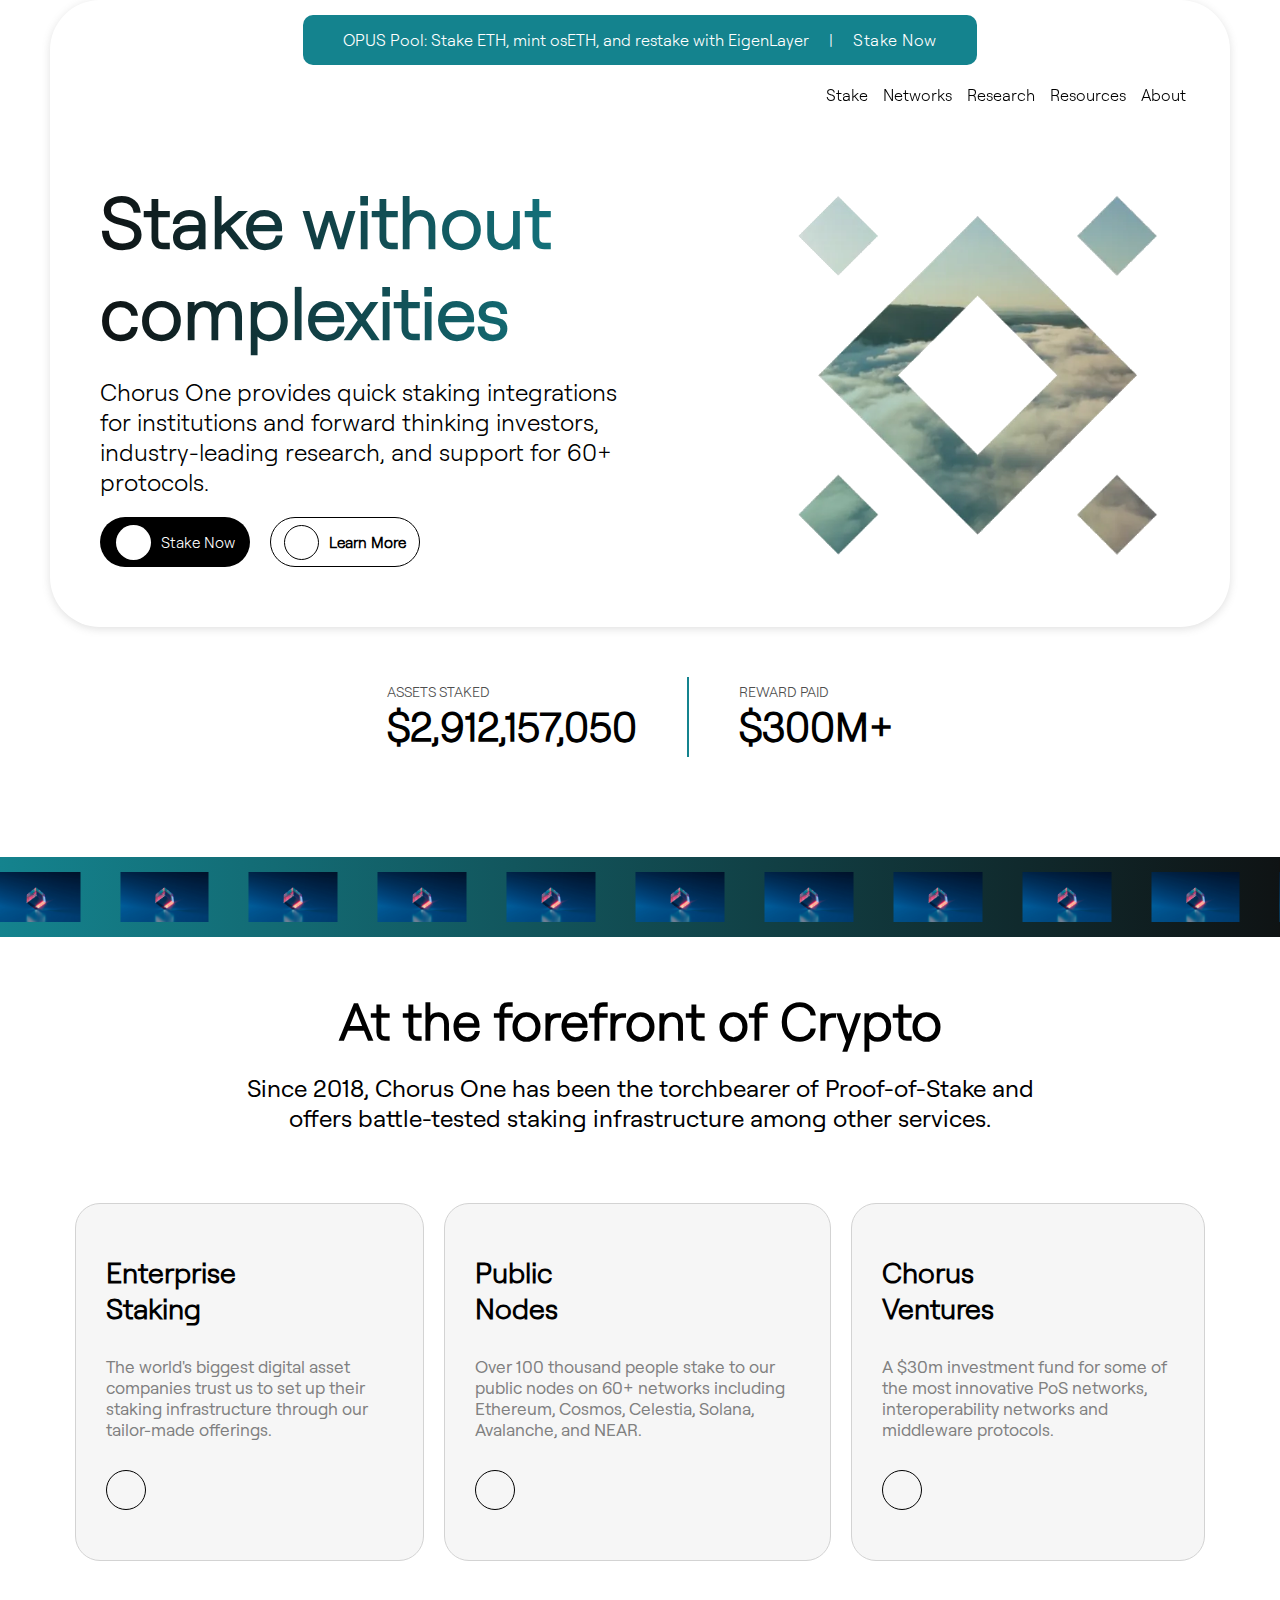
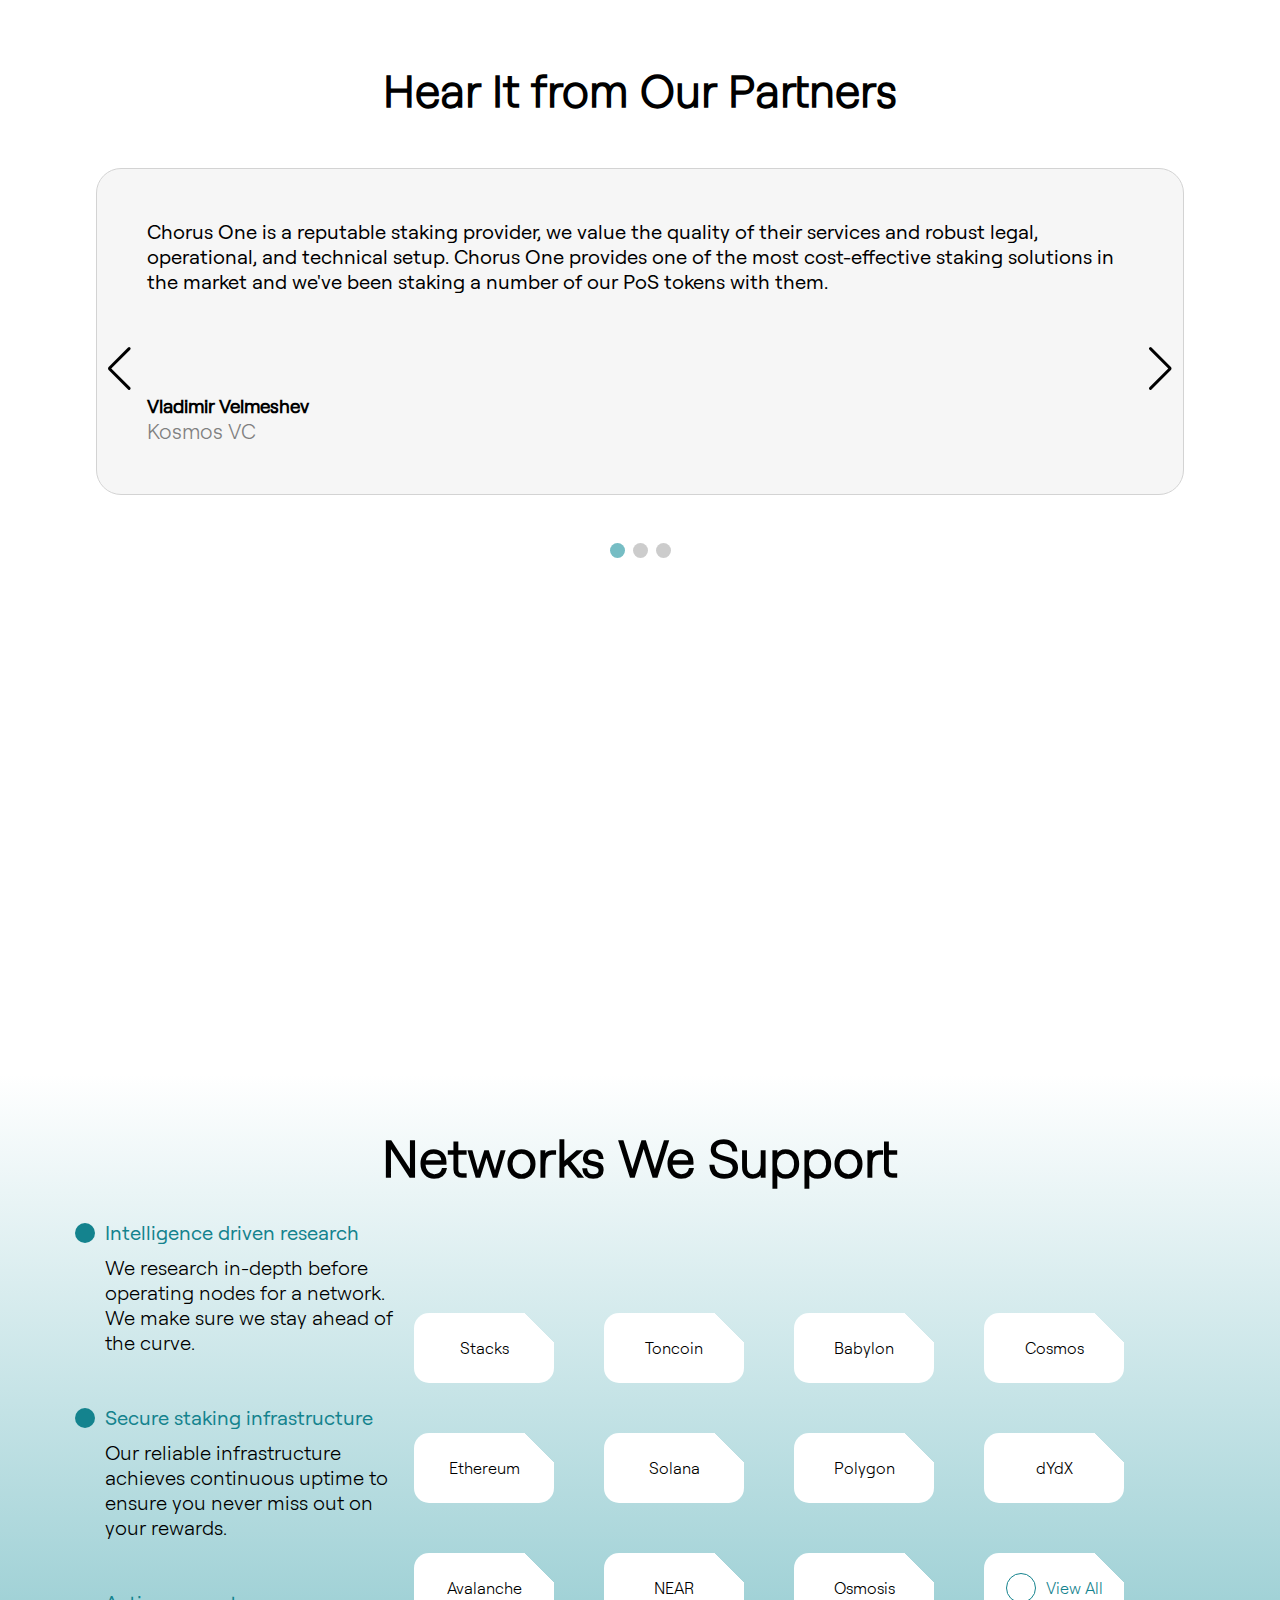
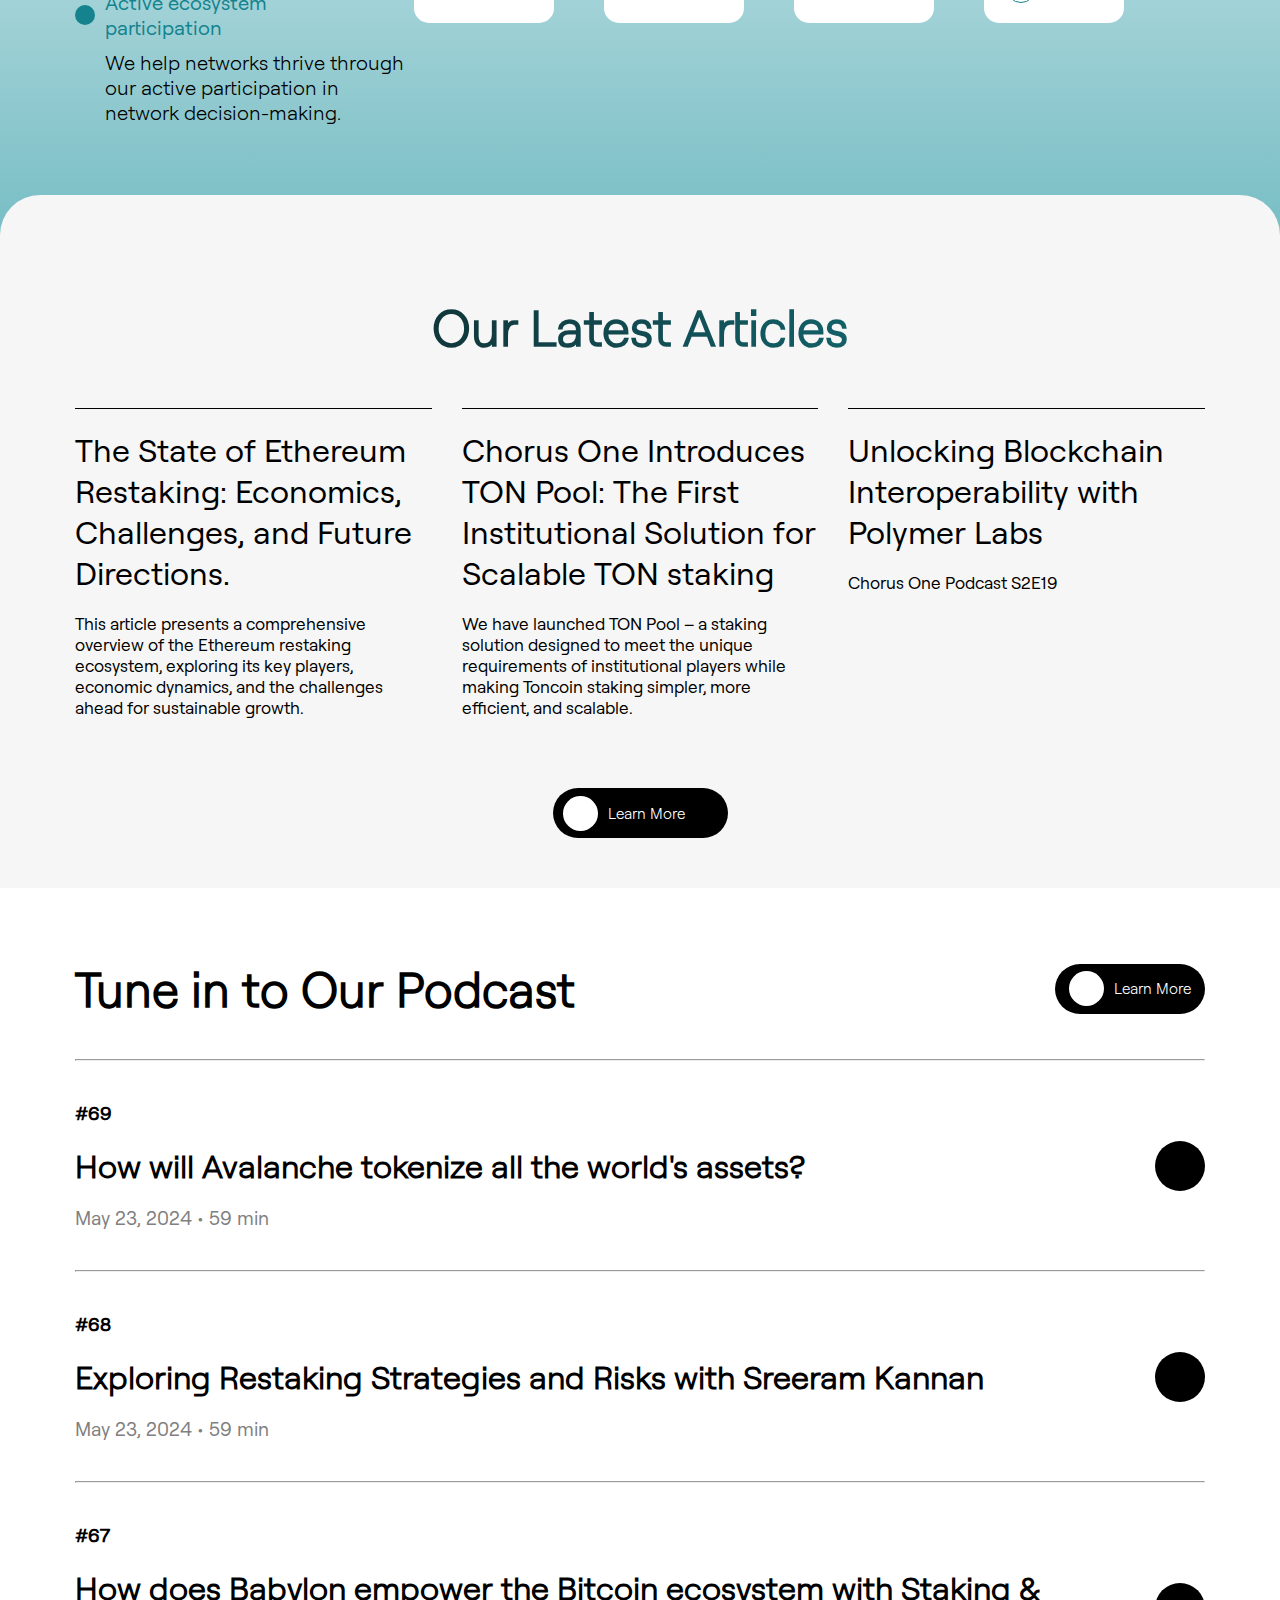
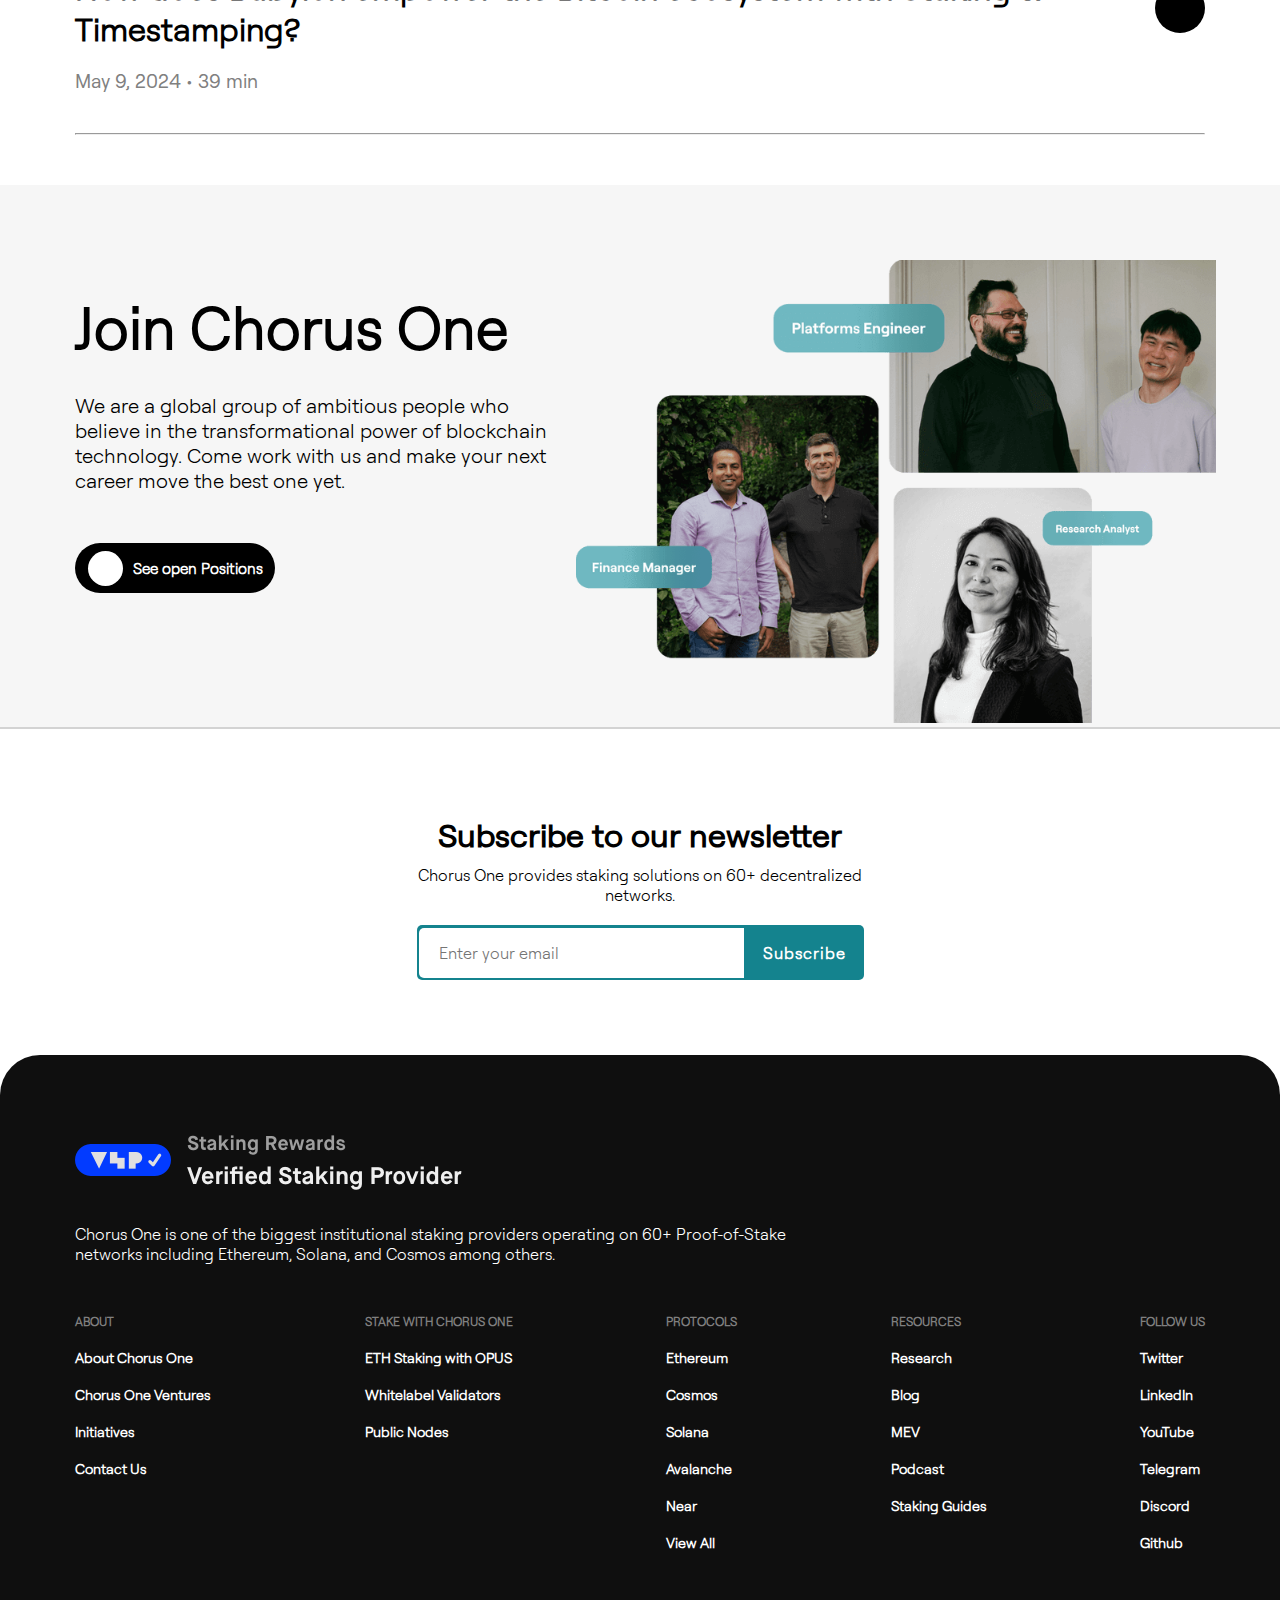
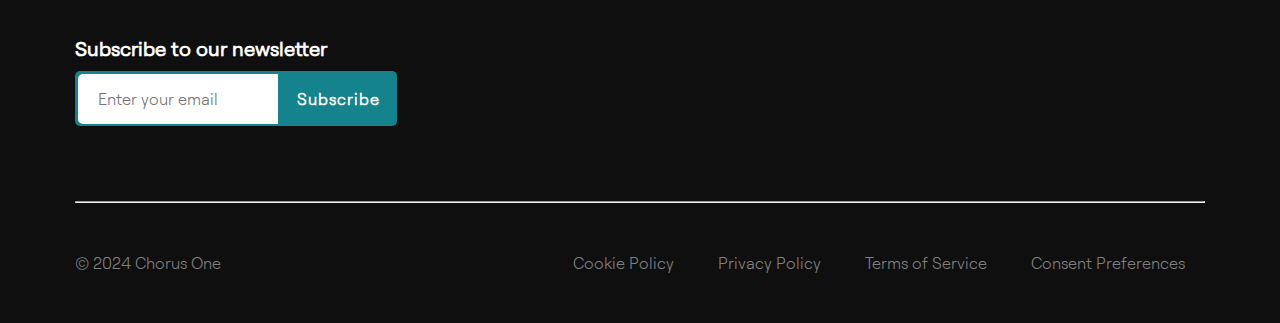
==== index.html @ 95c96a33 "first commit" ====
<!DOCTYPE html>
<html lang="en">
<head>
    <meta charset="UTF-8">
    <link rel="stylesheet" href="style.css">
    <meta name="viewport" content="width=device-width, initial-scale=1.0">
    <link rel="stylesheet" href="https://site-assets.fontawesome.com/releases/v6.6.0/css/all.css">
    <link rel="stylesheet" href="https://cdn.jsdelivr.net/npm/swiper@11/swiper-bundle.min.css" />
    <title>Chorus One - Home Page</title>
</head>
<body>

    <!--* ========== Header Section ========== -->

    <section id="headerTopPlusBottom">
        <div class="headerTop">
            <p>OPUS Pool: Stake ETH, mint osETH, and restake with EigenLayer</p>
            <span>|</span>
            <a href="#">Stake Now</a>
        </div>
        <header class="navbar">
            <a href="index.html" class="logo">
                <img src="https://cdn.prod.website-files.com/63fdf8c863bcf0c02efdffbc/64144c23e693f7d7f5cdb958_chorus_logo.svg" alt="">
            </a>
            <nav class="nav-links" id="navLinks">
                <a href="#">Stake</a>
                <a href="#">Networks</a>
                <div class="dropdown">
                    <a href="#" class="dropdown-toggle">Research</a>
                    <i class="fa-solid fa-chevron-down"></i>
                    <div class="dropdown-content">
                        <a href="#">Web Design</a>
                        <a href="#">SEO</a>
                    </div>
                </div>
                <a href="#">Resources</a>
                <a href="#">About</a>
            </nav>
            <div class="hamburger" id="hamburger">
                <i class="fa-solid fa-bars"></i>
            </div>
        </header>
    </section>

    <!--* ========== Header Section ========== -->

    <section class="hero">
        <div class="heroContent">
            <h1>Stake without complexities</h1>
            <p>Chorus One provides quick staking integrations for institutions and forward thinking investors, industry-leading research, and support for 60+ protocols.</p>
            <div class="heroContentBtns">
                <a href="#" class="heroContentBtn">
                    <i class="fa-solid fa-arrow-right"></i>
                    <p>Stake Now</p>
                </a>
                <a href="#" class="heroContentBtn">
                    <i class="fa-solid fa-arrow-right"></i>
                    <p>Learn More</p>
                </a>
            </div>
        </div>
        <div class="heroImage">
            <img src="Images/logo.webp" alt="">
        </div>
    </section>

    <!--* ========== Asset & Reward Section ========== -->

    <section class="assetReward">
        <div class="assetContent">
            <p>Assets Staked</p>
            <h1>$2,912,157,050</h1>
        </div>
        <div class="assetRewardLine"></div>
        <div class="rewardContent">
            <p>Reward Paid</p>
            <h1>$300M+</h1>
        </div>
    </section>

    <!--* ========== Image Carousel Section ========== -->

    <section class="imageCarousel">
        <div class="carouselTrack" id="carouselTrack">
            <img src="Images/image.jpg" alt="Image 1">
            <img src="Images/image.jpg" alt="Image 2">
            <img src="Images/image.jpg" alt="Image 3">
            <img src="Images/image.jpg" alt="Image 4">
            <img src="Images/image.jpg" alt="Image 5">
            <img src="Images/image.jpg" alt="Image 6">
            <img src="Images/image.jpg" alt="Image 7">
            <img src="Images/image.jpg" alt="Image 8">
            <img src="Images/image.jpg" alt="Image 9">
            <img src="Images/image.jpg" alt="Image 10">
            <img src="Images/image.jpg" alt="Image 11">
            <img src="Images/image.jpg" alt="Image 12">
            <img src="Images/image.jpg" alt="Image 13">
            <img src="Images/image.jpg" alt="Image 14">
            <img src="Images/image.jpg" alt="Image 15">
        </div>
    </section>

    <!--* ========== front Crypto Section ========== -->

    <section class="frontCrypto container">
        <h1>At the forefront of Crypto</h1>
        <p>Since 2018, Chorus One has been the torchbearer of Proof-of-Stake and <br> offers battle-tested staking infrastructure among other services.</p>
        <div class="frontCryptoCards">
            <div class="frontCryptoCard">
                <h2>Enterprise <br> Staking</h2>
                <p>The world's biggest digital asset companies trust us to set up their staking infrastructure through our tailor-made offerings.</p>
                <a href="#">
                    <i class="fa-solid fa-arrow-right"></i>
                </a>
            </div>
            <div class="frontCryptoCard">
                <h2>Public <br> Nodes</h2>
                <p>Over 100 thousand people stake to our public nodes on 60+ networks including Ethereum, Cosmos, Celestia, Solana, Avalanche, and NEAR.</p>
                <a href="#">
                    <i class="fa-solid fa-arrow-right"></i>
                </a>
            </div>
            <div class="frontCryptoCard">
                <h2>Chorus <br> Ventures</h2>
                <p>A $30m investment fund for some of the most innovative PoS networks, interoperability networks and middleware protocols.</p>
                <a href="#">
                    <i class="fa-solid fa-arrow-right"></i>
                </a>
            </div>
        </div>
    </section>

    <!--* ========== Our Partners Section ========== -->

    <section class="ourPartners">
        <h1>Hear It from Our Partners</h1>
        <div class="swiper mySwiper">
            <div class="swiper-wrapper">
                <div class="swiper-slide">
                    <div class="swiperSlideContent">
                        <i class="fa-solid fa-quote-left"></i>
                        <p>Chorus One is a reputable staking provider, we value the quality of their services and robust legal, operational, and technical setup. Chorus One provides one of the most cost-effective staking solutions in the market and we've been staking a number of our PoS tokens with them.</p>
                        <i class="fa-solid fa-quote-right"></i>
                    </div>
                    <h3>Vladimir Velmeshev</h3>
                    <p>Kosmos VC</p>
                </div>
                <div class="swiper-slide">
                    <div class="swiperSlideContent">
                        <i class="fa-solid fa-quote-left"></i>
                        <p>Chorus One's deep expertise in the space makes them an invaluable partner for any entity looking to integrate staking operations into their product lines.</p>
                        <i class="fa-solid fa-quote-right"></i>
                    </div>
                    <h3>Charles Guillemet</h3>
                    <p>Chief Technology Officer, Ledger</p>
                </div>
                <div class="swiper-slide">
                    <div class="swiperSlideContent">
                        <i class="fa-solid fa-quote-left"></i>
                        <p>We're impressed with Chorus One's extensive expertise in the digital asset ecosystem, particularly in providing staking services for institutions. As the demand among institutional investors continues to rise, we look forward to collaborating with the Chorus One team to deliver exceptional solutions tailored to their unique needs in the realm of staking.</p>
                        <i class="fa-solid fa-quote-right"></i>
                    </div>
                    <h3>Marius Smith</h3>
                    <p>Director of Growth & Strategy, Finoa </p>
                </div>
            </div>
            <div class="swiper-pagination"></div>
            <div class="swiper-button-next"></div>
            <div class="swiper-button-prev"></div>
        </div>
    </section>

    <!--* ========== Youtube Video Section ========== -->

    <section class="youtubeVideo container">
        <iframe src="https://www.youtube.com/embed/VQhoUfpuvOI?si=S9Cvx_ks5sv6oGoj" title="YouTube video player" frameborder="0" allow="accelerometer; autoplay; clipboard-write; encrypted-media; gyroscope; picture-in-picture; web-share" referrerpolicy="strict-origin-when-cross-origin" allowfullscreen></iframe>
    </section>

    <!--* ========== Network Support Section ========== -->

    <section class="networkSupport">
        <h1>Networks We Support</h1>
        <div class="networkContnetPlusBtns">
            <div class="networkContents">
                <div class="networkContent">
                    <div class="networkContentPlusIcon">
                        <i class="fa-solid fa-check"></i>
                        <p>Intelligence driven research</p>
                    </div>
                    <p class="networkContentPra">We research in-depth before operating nodes for a network. We make sure we stay ahead of the curve.</p>
                </div>
                <div class="networkContent">
                    <div class="networkContentPlusIcon">
                        <i class="fa-solid fa-check"></i>
                        <p>Secure staking infrastructure</p>
                    </div>
                    <p class="networkContentPra">Our reliable infrastructure achieves continuous uptime to ensure you never miss out on your rewards.</p>
                </div>
                <div class="networkContent">
                    <div class="networkContentPlusIcon">
                        <i class="fa-solid fa-check"></i>
                        <p>Active ecosystem <br> participation</p>
                    </div>
                    <p class="networkContentPra">We help networks thrive through our active participation in network decision-making.</p>
                </div>
            </div>
            <div class="networkBtns">
                <a href="#">Stacks</a>
                <a href="#">Toncoin</a>
                <a href="#">Babylon</a>
                <a href="#">Cosmos</a>
                <a href="#">Ethereum</a>
                <a href="#">Solana</a>
                <a href="#">Polygon</a>
                <a href="#">dYdX</a>
                <a href="#">Avalanche</a>
                <a href="#">NEAR</a>
                <a href="#">Osmosis</a>
                <a href="#"> <i class="fa-solid fa-arrow-right"></i> View All</a>
            </div>
        </div>
    </section>

    <!--* ========== Latest Articles Section ========== -->

    <section class="latestArticle container">
        <h1 class="articleHeading">Our Latest Articles</h1>
        <div class="latestArticleCards">
            <div class="latestArticleCard">
                <div class="articleLine"></div>
                <h1>The State of Ethereum Restaking: Economics, Challenges, and Future Directions. </h1>
                <p>This article presents a comprehensive overview of the Ethereum restaking ecosystem, exploring its key players, economic dynamics, and the challenges ahead for sustainable growth.</p>
            </div>
            <div class="latestArticleCard">
                <div class="articleLine"></div>
                <h1>Chorus One Introduces TON Pool: The First Institutional Solution for Scalable TON staking </h1>
                <p>We have launched TON Pool – a staking solution designed to meet the unique requirements of institutional players while making Toncoin staking simpler, more efficient, and scalable.</p>
            </div>
            <div class="latestArticleCard">
                <div class="articleLine"></div>
                <h1>Unlocking Blockchain Interoperability with Polymer Labs</h1>
                <p>Chorus One Podcast S2E19</p>
            </div>
        </div>
        <div class="latestCardButton">
            <a href="#" class="latestArticleBtn">
                <i class="fa-solid fa-arrow-right"></i>
                <p>Learn More</p>
            </a>
        </div>
    </section>

    <!--* ========== Our Podcast Section ========== -->

    <section class="ourPodcast container">
        <div class="podcastHeadingPlusBtn">
            <h1>Tune in to Our Podcast</h1>
            <a href="#" class="podcastBtn">
                <i class="fa-solid fa-arrow-right"></i>
                <p>Learn More</p>
            </a>
        </div>
        <div class="podcastVideos">
            <hr>
            <div class="podcastVideo">
                <h3>#69</h3>
                <div class="podcastVideoIcon">
                    <h1>How will Avalanche tokenize all the world's assets?</h1>
                    <a href="#">
                        <i class="fa-brands fa-youtube"></i>
                    </a>
                </div>
                <p>May 23, 2024 • 59 min</p>
            </div>
            <hr>
            <div class="podcastVideo">
                <h3>#68</h3>
                <div class="podcastVideoIcon">
                    <h1>Exploring Restaking Strategies and Risks with Sreeram Kannan</h1>
                    <a href="#">
                        <i class="fa-brands fa-youtube"></i>
                    </a>
                </div>
                <p>May 23, 2024 • 59 min</p>
            </div>
            <hr>
            <div class="podcastVideo">
                <h3>#67</h3>
                <div class="podcastVideoIcon">
                    <h1>How does Babylon empower the Bitcoin ecosystem with Staking & Timestamping?</h1>
                    <a href="#">
                        <i class="fa-brands fa-youtube"></i>
                    </a>
                </div>
                <p>May 9, 2024 • 39 min</p>
            </div>
            <hr>
        </div>
    </section>

    <!--* ========== Join Chorus Section ========== -->

    <section class="joinChorus">
        <div class="joinChorusContent">
            <h1>Join Chorus One</h1>
            <p>We are a global group of ambitious people who believe in the transformational power of blockchain technology. Come work with us and make your next career move the best one yet.</p>
            <a href="#" class="podcastBtn">
                <i class="fa-solid fa-arrow-right"></i>
                <p>See open Positions</p>
            </a>
        </div>
        <div class="joinChorusImage">
            <img src="Images/team.png" alt="">
        </div>
    </section>

    <!--* ========== Our Newsletter Section ========== -->

    <section class="ourNewsletter">
        <h1>Subscribe to our newsletter</h1>
        <p>Chorus One provides staking solutions on 60+ decentralized <br> networks.</p>
        <div class="newslwtterInputPlusBtn">
            <input type="email" placeholder="Enter your email">
            <a href="#">Subscribe</a>
        </div>
    </section>

    <!--* ========== Footer Section ========== -->

    <footer class="container">
        <div class="footerLogoPlusPra">
            <img src="Images/footer Img.png" alt="">
            <p>Chorus One is one of the biggest institutional staking providers operating on 60+ Proof-of-Stake networks including Ethereum, Solana, and Cosmos among others.</p>
        </div>
        <div class="footerContent">
            <div class="footerContentSections">
                <p>About</p>
                <a href="#">About Chorus One</a>
                <a href="#">Chorus One Ventures</a>
                <a href="#">Initiatives</a>
                <a href="#">Contact Us</a>
            </div>
            <div class="footerContentSections">
                <p>stake with chorus one</p>
                <a href="#">ETH Staking with OPUS</a>
                <a href="#">Whitelabel Validators</a>
                <a href="#">Public Nodes</a>
            </div>
            <div class="footerContentSections">
                <p>protocols</p>
                <a href="#">Ethereum</a>
                <a href="#">Cosmos</a>
                <a href="#">Solana</a>
                <a href="#">Avalanche</a>
                <a href="#">Near</a>
                <a href="#">View All</a>
            </div>
            <div class="footerContentSections">
                <p>resources</p>
                <a href="#">Research</a>
                <a href="#">Blog</a>
                <a href="#">MEV</a>
                <a href="#">Podcast</a>
                <a href="#">Staking Guides</a>
            </div>
            <br>
            <div class="footerContentSections">
                <p>follow us</p>
                <a href="#">Twitter</a>
                <a href="#">LinkedIn</a>
                <a href="#">YouTube</a>
                <a href="#">Telegram</a>
                <a href="#">Discord</a>
                <a href="#">Github</a>
            </div>
        </div>
        <div class="ourNewsletter">
            <h1>Subscribe to our newsletter</h1>
            <div class="newslwtterInputPlusBtn">
                <input type="email" placeholder="Enter your email">
                <a href="#">Subscribe</a>
            </div>
        </div>
        <hr>
        <div class="footerBottom">
            <div class="footerBottomLeft">
                <p>© 2024 Chorus One</p>
            </div>
            <div class="footerBottomRight">
                <a href="#">Cookie Policy</a>
                <a href="#">Privacy Policy</a> <br>
                <a href="#">Terms of Service</a>
                <a href="#">Consent Preferences</a>
            </div>
        </div>
    </footer>

    <!--* ========== JS Links ========== -->

    <script src="script.js"></script>
    <script src="https://cdn.jsdelivr.net/npm/swiper@11/swiper-bundle.min.js"></script>
    <script>
        var swiper = new Swiper(".mySwiper", {
            navigation:{
                nextEl: ".swiper-button-next",
                prevEl: ".swiper-button-prev",
            },
            loop: true,
            pagination:{
                el: ".swiper-pagination",
                clickable: true,
            },
        });
    </script>
    
</body>
</html>
---- style.css ----
*{
    margin: 0;
    padding: 0;
    box-sizing: border-box;
    font-family: var(--primary-font);
}
:root{
    --primary-font: Roobert;
    --white-color: #ffffff;
    --black-color: #000000;
    --primary-color: #14838E;
}
@font-face{
    font-family: Roobert;
    src: url(RoobertFont/RoobertTRIAL-Light-BF67243fd502239.otf);
}
@font-face{
    font-family: Roobert-bold;
    src: url(RoobertFont/RoobertTRIAL-Regular-BF67243fd53fdf2.otf);
}
.container{
    padding: 0 75px;
}


/** ======= Header Section Styling ======= */


#headerTopPlusBottom{
    width: 100%;
    height: 160px;
    z-index: 1000;
    padding: 15px 0;
    position: fixed;
    top: 0; left: 0;
    display: flex;
    align-items: center;
    flex-direction: column;
    transition: transform 0.3s ease;
}
.headerTop{
    gap: 20px;
    display: flex;
    align-items: center;
    padding: 15px 40px;
    text-align: center;
    border-radius: 10px;
    color: var(--white-color);
    background-color: var(--primary-color);
}
.headerTop a{
    letter-spacing: .5px;
    text-decoration: none;
    color: var(--white-color);
}
.headerTop b a:hover{
    text-decoration: underline;
}
.navbar{
    width: 90%;
    display: flex;
    z-index: 1000;
    position: relative;
    padding: 20px 30px;
    align-items: center;
    color: var(--black-color);
    background-color: #ffffff72;
    justify-content: space-between;
}
.logo img{
    width: 150px;
}
.nav-links{
    display: flex;
    gap: 15px;
}
.nav-links a{
    font-size: 16px;
    text-decoration: none;
    color: var(--black-color);
}
.dropdown{
    position: relative;
}
.dropdown-content{
    display: none;
    padding: 8px;
    border-radius: 5px;
    position: absolute;
    top: 100%; left: 0;
    background-color: var(--white-color);
    box-shadow: rgba(100, 100, 111, 0.2) 0px 7px 29px 0px;
}
.dropdown-content a{
    display: block;
    padding: 8px;
    text-decoration: none;
    color: var(--black-color);
}
.dropdown-content.active{
    display: block;
}
.hamburger{
    display: none;
    cursor: pointer;
    font-size: 24px;
    transition: color 0.3s ease;
}


/** ======= Hero Section Styling ======= */


.hero{
    display: flex;
    margin: 0 50px;
    border-radius: 50px;
    padding: 175px 50px 50px;
    background-color: var(--white-color);
    box-shadow: rgba(99, 99, 99, 0.2) 0px 2px 8px 0px;
}
.heroContent{
    width: 50%
}
.heroContent h1{
    font-size: 72px;
    background: linear-gradient(to right, #0F1314, #14838E);
    -webkit-background-clip: text;
    color: transparent;
}
.heroContent p{
    padding: 20px 0;
    font-size: 24px;
    font-weight: 500;
}
.heroImage{
    width: 50%;
    display: flex;
    align-items: center;
    justify-content: flex-end;
}
.heroImage img{
    width: 400px;
}
.heroContentBtns{
    display: flex;
    gap: 20px;
}
.heroContentBtn{
    text-decoration: none;
}
.heroContentBtn:nth-child(1){
    height: 50px;
    width: 150px;
    border-radius: 50px;
    display: flex;
    gap: 10px;
    align-items: center;
    justify-content: center;
    background-color: var(--black-color);
}
.heroContentBtn:nth-child(1) i{
    width: 35px;
    height: 35px;
    display: flex;
    font-size: 18px;
    align-items: center;
    border-radius: 50px;
    justify-content: center;
    color: var(--black-color);
    background-color: var(--white-color);
}
.heroContentBtn:nth-child(1):hover i{
    border: 2px solid #fff;
    color: var(--white-color);
    background-color: #000;
}
.heroContentBtn:nth-child(1) p{
    font-size: 15px;
    color: var(--white-color);
}
.heroContentBtn:nth-child(2){
    height: 50px;
    width: 150px;
    border-radius: 50px;
    display: flex;
    gap: 10px;
    align-items: center;
    justify-content: center;
    border: 1px solid #000;
}
.heroContentBtn:nth-child(2) i{
    width: 35px;
    height: 35px;
    display: flex;
    font-size: 18px;
    align-items: center;
    border-radius: 50px;
    justify-content: center;
    border: 1px solid #000;
    color: var(--black-color);
}
.heroContentBtn:nth-child(2):hover i{
    color: var(--white-color);
    background-color: #000;
}
.heroContentBtn:nth-child(2) p{
    font-size: 15px;
    font-weight: 600;
    color: var(--black-color);
}


/** ======= Asset & Reward Section Styling ======= */


.assetReward{
    display: flex;
    align-items: center;
    justify-content: center;
    padding: 50px 0;
    gap: 50px;
}
.assetReward h1{
    font-size: 40px;
}
.assetReward p{
    font-size: 14px;
    color: #4E4E4E;
    font-weight: 500;
    text-transform: uppercase;
}
.assetRewardLine{
    width: 1.4px;
    height: 80px;
    background-color: var(--primary-color);
}


/** ======= Image Carousel Section Styling ======= */


.imageCarousel{
    width: 100%;
    height: 80px;
    margin: 50px 0 0;
    overflow: hidden;
    position: relative;
    background: linear-gradient(to left, #0F1314, #14838E);
}
.carouselTrack{
    gap: 40px;
    display: flex;
    align-items: center;
    justify-content: center;
    height: 80px;
    position: relative;
    white-space: nowrap;
}
.carouselTrack img{
    height: 50px;
    width: auto;
}


/** ======= Front Crypto Section Styling ======= */


.frontCrypto{
    text-align: center;
    background-color: var(--white-color);
}
.frontCrypto h1{
    font-size: 52px;
    padding-top: 50px;
}
.frontCrypto p{
    padding: 20px 0;
    font-size: 24px;
    font-weight: 400;
    font-family: Roobert-bold;
}
.frontCryptoCards{
    gap: 20px;
    display: flex;
    margin: 50px 0;
    align-items: center;
    justify-content: center;
}
.frontCryptoCard{
    text-align: left;
    padding: 50px 30px;
    border-radius: 25px;
    background-color: #f6f6f6;
    border: 1.5px solid lightgray;
}
.frontCryptoCard h2{
    font-size: 28px;
}
.frontCryptoCard p{
    color: gray;
    font-size: 17px;
    padding: 30px 0;
}
.frontCryptoCard a{
    width: 40px;
    height: 40px;
    display: flex;
    color: #000;
    border-radius: 50px;
    align-items: center;
    text-decoration: none;
    justify-content: center;
    border: 1px solid #000;
}
.frontCryptoCard:hover{
    border: none;
    cursor: pointer;
    background-color: #fff;
    box-shadow: rgba(0, 0, 0, 0.16) 0px 10px 36px 0px, rgba(0, 0, 0, 0.06) 0px 0px 0px 1px;
}
.frontCryptoCard:hover a{
    border: 1px solid #14838E;
}
.frontCryptoCard:hover i{
    color: #14838E;
}


/** ======= Our Partner Section Styling ======= */


.ourPartners h1{
    padding: 50px 0;
    font-size: 45px;
    text-align: center;
}
.swiper{
    width: 85%;
    height: 100%;
    position: relative;
}
.swiper-slide{
    width: 100%;
    display: flex;
    padding: 50px;
    margin-bottom: 50px;
    align-items: center;
    border-radius: 25px;
    justify-content: center;
    background-color: #f6f6f6;
    border: 1px solid lightgray;
}
.swiperSlideContent p{
    font-size: 20px;
    font-family: Roobert-bold;
}
.swiperSlideContent i:nth-child(odd){
    display: flex;
    font-size: 30px;
    align-items: flex-start;
    color: var(--primary-color);
}
.swiperSlideContent i:last-child{
    display: flex;
    font-size: 30px;
    align-items: flex-end;
    justify-content: flex-end;
    color: var(--primary-color);
}
.swiper-slide h3{
    padding-top: 100px;
    font-family: Roobert-bold;
}
.swiper-slide p:last-child{
    color: gray;
    font-size: 21px;
}
.swiper-pagination{
    left: 50%;
    z-index: 10;
    bottom: -40px;
    position: absolute;
    transform: translateX(-50%);
}
.swiper-pagination-bullet{
    border-radius: 50%;
    width: 15px !important;
    height: 15px !important;
    background-color: var(--black-color);
}
.swiper-pagination-bullet-active{
    background-color: #76BDC4 !important;
}
.swiper-button-next,
.swiper-button-prev{
    color: black !important;
    font-size: 10px !important;
}


/** ======= YT video Section Styling ======= */


.youtubeVideo{
    padding-top: 50px;
}
.youtubeVideo iframe{
    width: 100%;
    height: 450px;
    border-radius: 20px;
}


/** ======= Network Support Section Styling ======= */


.networkSupport{
    padding: 50px 0 100px;
    background: linear-gradient(to bottom, #ffffff, #76BDC4);
}
.networkSupport h1{
    font-size: 52px;
    text-align: center;
}
.networkContnetPlusBtns{
    display: flex;
    padding: 0 75px;
    align-items: center;
    justify-content: center;
}
.networkContents{
    width: 30%;
}
.networkContent{
    padding: 20px 0;
}
.networkContentPlusIcon{
    display: flex;
    align-items: center;
    gap: 10px;
}
.networkContent .networkContentPra{
    font-size: 20px;
    padding-left: 30px;
}
.networkContentPlusIcon i{
    width: 20px;
    height: 20px;
    display: flex;
    font-size: 12px;
    align-items: center;
    border-radius: 50px;
    justify-content: center;
    color: var(--white-color);
    background-color: var(--primary-color);
}
.networkContentPlusIcon p{
    font-size: 20px;
    padding: 10px 0;
    font-family: Roobert-bold;
    color: var(--primary-color);
}
.networkBtns{
    gap: 50px;
    width: 70%;
    height: 50%;
    display: flex;
    flex-wrap: wrap;
}
.networkBtns a{
    width: 140px;
    height: 70px;
    display: flex;
    align-items: center;
    border-radius: 15px;
    text-decoration: none;
    justify-content: center;
    color: var(--black-color);
    background: linear-gradient(225deg, transparent 14%, var(--white-color) 6%);
}
.networkBtns a:last-child{
    color: var(--primary-color);
}
.networkBtns a i{
    width: 30px;
    height: 30px;
    display: flex;
    margin-right: 10px;
    align-items: center;
    border-radius: 50px;
    justify-content: center;
    border: 1px solid #14838E;
}


/** ======= Latest Article Section Styling ======= */


.latestArticle{
    margin-top: -50px;
    padding-top: 50px;
    position: relative;
    background-color: #f6f6f6;
    border-radius: 40px 40px 0 0;
}
.articleHeading{
    padding: 50px 0;
    font-size: 50px;
    font-weight: 600;
    text-align: center;
    background: linear-gradient(to right, #0F1314, #14838E);
    -webkit-background-clip: text;
    color: transparent;
}
.latestArticleCards{
    gap: 30px;
    display: flex;
}
.latestArticleCard{
    width: 33.33%;
}
.latestArticleCard:hover .articleLine{
    width: 100%;
    height: 5px;
    background-color: var(--black-color);
}
.articleLine{
    width: 100%;
    height: 1px;
    background-color: var(--black-color);
}
.latestArticleCard h1{
    font-size: 32px;
    padding: 20px 0;
    font-weight: 500;
    font-family: Roobert-bold;
}
.latestArticleCard p{
    font-size: 17px;
    font-weight: 500;
    font-family: Roobert-bold;
}
.latestCardButton{
    display: flex;
    align-items: center;
    padding: 20px 0 50px;
    justify-content: center;
}
.latestArticleBtn{
    gap: 10px;
    height: 50px;
    width: 175px;
    padding: 0 10px;
    margin-top: 50px;
    border-radius: 50px;
    display: flex;
    align-items: center;
    text-decoration: none;
    background-color: var(--black-color);
}
.latestArticleBtn i{
    width: 35px;
    height: 35px;
    display: flex;
    font-size: 18px;
    align-items: center;
    border-radius: 50px;
    justify-content: center;
    color: var(--black-color);
    background-color: var(--white-color);
}
.latestArticleBtn:hover i{
    border: 2px solid #fff;
    color: var(--white-color);
    background-color: #000;
}
.latestArticleBtn p{
    font-size: 15px;
    color: var(--white-color);
}


/** ======= Our Podcast Section Styling ======= */


.ourPodcast{
    padding-top: 50px;
    padding-bottom: 50px;
}
.podcastHeadingPlusBtn{
    display: flex;
    align-items: center;
    padding: 20px 0 40px;
    justify-content: space-between;
}
.podcastHeadingPlusBtn h1{
    font-size: 48px;
}
.podcastBtn{
    gap: 10px;
    height: 50px;
    width: 150px;
    display: flex;
    border-radius: 50px;
    align-items: center;
    text-decoration: none;
    justify-content: center;
    background-color: var(--black-color);
}
.podcastBtn i{
    width: 35px;
    height: 35px;
    display: flex;
    font-size: 18px;
    align-items: center;
    border-radius: 50px;
    justify-content: center;
    color: var(--black-color);
    background-color: var(--white-color);
}
.podcastBtn:hover i{
    border: 2px solid #fff;
    color: var(--white-color);
    background-color: #000;
}
.podcastBtn p{
    font-size: 15px;
    color: var(--white-color);
}
.podcastVideo{
    padding: 40px 0;
    transition: .4s all ease-in-out;
}
.podcastVideo:hover{
    padding: 40px 30px;
    color: var(--white-color);
    background-color: var(--black-color);
}
.podcastVideoIcon{
    display: flex;
    align-items: center;
    justify-content: space-between;
}
.podcastVideoIcon h1{
    padding: 20px 0;
    font-size: 32px;
}
.podcastVideoIcon a{
    text-decoration: none;
}
.podcastVideoIcon i{
    width: 50px;
    height: 50px;
    display: flex;
    font-size: 24px;
    align-items: center;
    border-radius: 50px;
    justify-content: center;
    color: var(--white-color);
    background-color: var(--black-color);
}
.podcastVideo:hover .podcastVideoIcon i{
    color: var(--black-color);
    background-color: var(--white-color);
}
.podcastVideo h3{
    font-family: Roobert-bold;
}
.podcastVideo p{
    color: gray;
    font-size: 19px;
    font-family: Roobert-bold;
}


/** ======= Join Chorus Section Styling ======= */


.joinChorus{
    display: flex;
    padding-top: 75px;
    background-color: #f6f6f6;
    border-bottom: 2px solid lightgray;
}
.joinChorusContent{
    width: 45%;
    padding-left: 75px;
}
.joinChorusContent h1{
    font-size: 58px;
    padding: 30px 0;
}
.joinChorusContent p{
    font-size: 20px;
}
.joinChorusContent .podcastBtn{
    width: 200px;
    font-weight: 600;
    margin-top: 50px;
}
.joinChorusContent .podcastBtn p{
    font-size: 15px;
}
.joinChorusImage{
    width: 50%;
}
.joinChorusImage img{
    width: 100%;
}


/** ======= Our Newsletter Section Styling ======= */


.ourNewsletter{
    display: flex;
    padding: 75px 0;
    text-align: center;
    align-items: center;
    flex-direction: column;
    justify-content: center;
}
.ourNewsletter h1{
    font-size: 32px;
    padding: 10px 0;
    font-family: Roobert-bold;
}
.newslwtterInputPlusBtn{
    padding: 2.5px;
    margin-top: 20px;
    border-radius: 5px;
    background-color: var(--primary-color);
}
.newslwtterInputPlusBtn input{
    width: 325px;
    border: none;
    outline: none;
    font-size: 16px;
    padding: 15px 20px;
    border-radius: 5px 0 0 5px;
}
.newslwtterInputPlusBtn a{
    padding: 0 15px;
    font-weight: 600;
    letter-spacing: 1px;
    text-decoration: none;
    color: var(--white-color);
}


/** ======= Footer Section Styling ======= */


footer{
    color: var(--white-color);
    background-color: #0F0F0F;
    border-radius: 40px 40px 0 0;
}
.footerLogoPlusPra{
    padding-top: 75px;
}
.footerLogoPlusPra p{
    width: 65%;
    padding-top: 30px;
}
.footerContent{
    display: flex;
    padding-top: 50px;
    justify-content: space-between;
}
.footerContent br{
    display: none;
}
.footerContentSections{
    gap: 20px;
    display: flex;
    flex-direction: column;
}
.footerContentSections p{
    color: gray;
    font-size: 12px;
    font-weight: 600;
    text-transform: uppercase;
}
.footerContentSections a{
    font-weight: 600;
    font-size: 14px;
    text-decoration: none;
    color: var(--white-color);
}
footer a:hover{
    color: var(--primary-color);
}
footer .ourNewsletter{
    display: flex;
    align-items: flex-start;
}
footer .ourNewsletter h1{
    font-size: 20px;
}
footer .newslwtterInputPlusBtn{
    margin: 0;
}
footer .newslwtterInputPlusBtn input{
    width: 200px;
}
footer .newslwtterInputPlusBtn a:hover{
    color: var(--white-color);
}
.footerBottom{
    display: flex;
    padding: 50px 0;
    align-items: center;
    justify-content: space-between;
}
.footerBottomLeft p{
    color: gray;
}
.footerBottomRight br{
    display: none;
}
.footerBottomRight a{
    color: gray;
    padding: 0 20px;
    text-decoration: none;
}


/** ======= Media Query Styling ======= */


@media (max-width: 768px) {

    .container{
        padding: 0 20px;
    }

    /*? ==== Header Section ==== */

    #headerTopPlusBottom{
        width: 100%;
        height: 175px;
        /* padding: 10px; */
    }
    .headerTop{
        gap: 10px;
        width: 300px;
        padding: 5px 20px;
        flex-direction: column;
    }
    .headerTop span{
        display: none;
    }
    .headerTop p{
        font-size: 14px;
    }
    .navbar{
        width: 100%;
        padding: 15px 30px;
    }
    .nav-links{
        gap: 0;
        width: 100%;
        display: none;
        top: 82px; left: 0;
        position: absolute;
        flex-direction: column;
        background-color: var(--white-color);
    }
    .nav-links.active{
        display: flex;
    }
    .nav-links a{
        padding: 15px;
        font-weight: 600;
    }
    .dropdown{
        padding: 15px 0;
    }
    .hamburger{
        width: 50px;
        height: 50px;
        display: flex;
        align-items: center;
        border-radius: 50px;
        justify-content: center;
        border: 1px solid var(--black-color);
    }

    /*? ==== Hero Section ==== */

    .hero{
        margin: 0;
        box-shadow: none;
        padding: 190px 20px 20px;
    }
    .heroContent{
        width: 100%;
        text-align: center;
    }
    .heroContent h1{
        font-size: 42px;
    }
    .heroContent p{
        font-size: 20px;
    }
    .heroContentBtns{
        flex-direction: column;
    }
    .heroContentBtn:nth-child(1),
    .heroContentBtn:nth-child(2){
        width: 100%;
    }
    .heroContentBtn:nth-child(1) i,
    .heroContentBtn:nth-child(2) i{
        display: none;
    }
    .heroContentBtn:nth-child(1) p,
    .heroContentBtn:nth-child(2) p{
        font-size: 18px;
        font-weight: 600;
    }
    .heroImage{
        display: none;
    }

    /*? ==== Asset Section ==== */

    .assetReward{
        padding: 25px 0;
        align-items: flex-start;
        flex-direction: column;
    }
    .assetContent,
    .rewardContent{
        margin-left: 20px;
        padding-left: 20px;
        border-left: 2px solid var(--primary-color);
    }
    .assetRewardLine{
        display: none;
    }

    /*? ==== Image Carousel Section ==== */

    .imageCarousel{
        margin: 25px 0 0;
    }

    /*? ==== Front Crypto Section ==== */

    .frontCrypto h1{
        font-size: 42px;
    }
    .frontCrypto p br{
        display: none;
    }
    .frontCrypto p{
        font-size: 20px;
    }
    .frontCryptoCards{
        flex-direction: column;
    }

    /*? ==== Our Partner Section ==== */

    .ourPartners h1{
        font-size: 32px;
    }
    .swiper-slide{
        padding: 30px;
    }
    .swiperSlideContent p{
        font-size: 18px;
    }
    .swiperSlideContent i:nth-child(odd),
    .swiperSlideContent i:last-child{
        font-size: 25px;
    }
    .swiper-slide h3{
        padding-top: 15px;
    }

    /*? ==== YT video Section ==== */

    .youtubeVideo iframe{
        height: 150px;
    }

    /*? ==== network Support Section ==== */

    .networkSupport h1{
        font-size: 42px;
    }
    .networkContnetPlusBtns{
        padding: 0 20px;
        flex-direction: column;
    }
    .networkContents{
        width: 100%;
    }
    .networkContentPlusIcon p br{
        display: none;
    }
    .networkContent .networkContentPra{
        font-size: 16px;
        font-weight: 600;
    }
    .networkBtns{
        gap: 30px;
        width: 100%;
        padding-top: 30px;
    }

    /*? ==== network Support Section ==== */

    .articleHeading{
        font-size: 38px;
    }
    .latestArticleCards{
        flex-direction: column;
    }
    .latestArticleCard{
        width: 100%;
    }
    .latestArticleCard h1{
        font-size: 24px;
    }

    /*? ==== Our Podcast Section ==== */

    .podcastHeadingPlusBtn h1{
        font-size: 32px;
    }
    .podcastBtn{
        display: none;
    }
    .podcastVideos{
        flex-direction: column;
    }
    .podcastVideoIcon{
        position: relative;
        flex-direction: column;
        align-items: flex-start;
    }
    .podcastVideoIcon h1{
        font-size: 24px;
    }
    .podcastVideo p{
        margin-bottom: 40px;
    }
    .podcastVideoIcon a{
        bottom: -90px;
        position: absolute;
    }

    /*? ==== Join Chorus Section ==== */

    .joinChorus{
        flex-direction: column;
    }
    .joinChorusContent,
    .joinChorusImage{
        width: 100%;
        padding: 20px;
    }
    .joinChorusContent h1{
        font-size: 38px;
        text-align: center;
    }
    .joinChorusContent p{
        font-size: 16px;
        font-weight: 600;
    }
    .joinChorusContent .podcastBtn{
        display: flex;
    }

    /*? ==== Our Newsletter Section ==== */

    .ourNewsletter h1{
        font-size: 30px;
    }
    .ourNewsletter p{
        font-size: 16px;
        padding: 0 20px;
    }
    .ourNewsletter p br{
        display: none;
    }
    .newslwtterInputPlusBtn input{
        width: 200px;
    }

    /*? ==== Footer Section ==== */

    .footerLogoPlusPra img{
        width: 90%;
    }
    .footerLogoPlusPra p{
        width: 100%;
        font-size: 15px;
    }
    .footerContent{
        gap: 35px;
        flex-wrap: wrap;
    }
    .footerContent br{
        display: block;
    }
    footer .newslwtterInputPlusBtn input{
        width: 190px;
    }
    .footerBottom{
        flex-direction: column-reverse;
    }
    .footerBottomLeft p{
        padding-top: 20px;
    }
    .footerBottomRight br{
        display: block;
    }
    .footerBottomRight a{
        padding: 10px;
    }
}
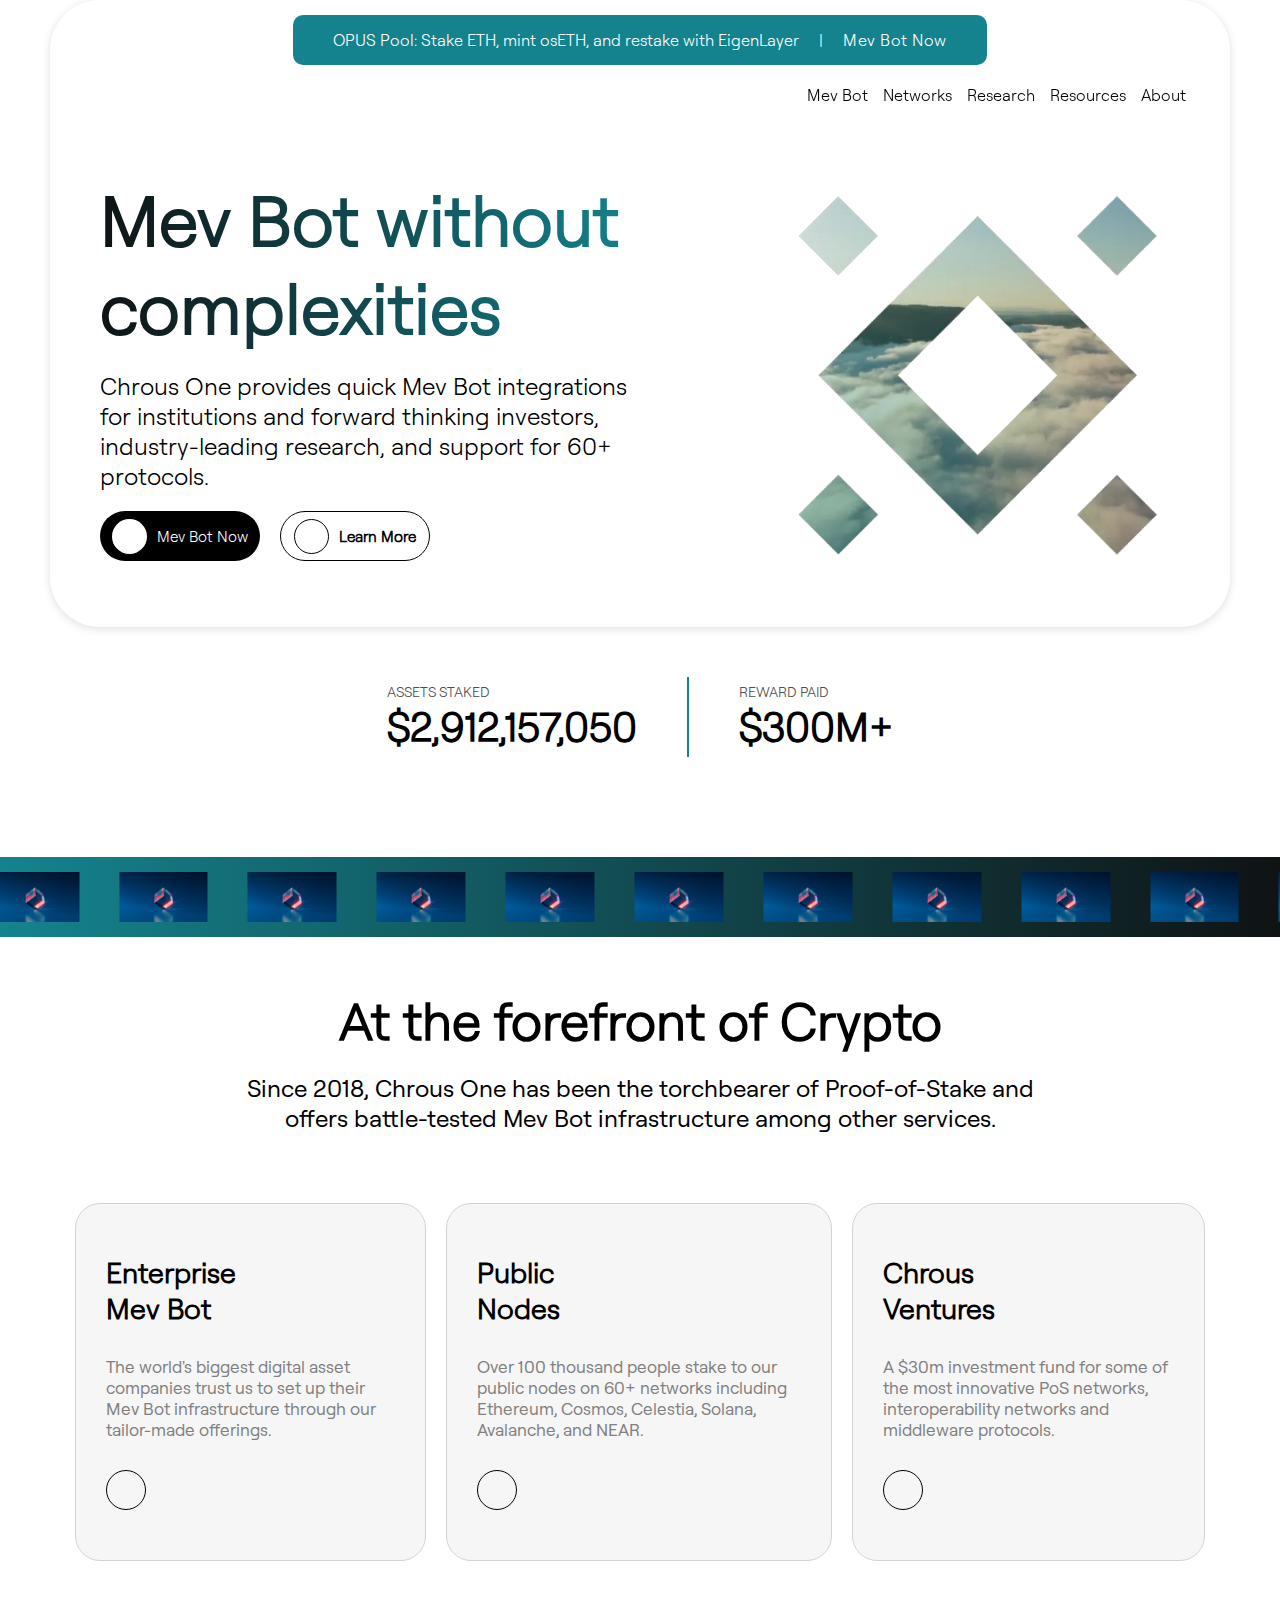
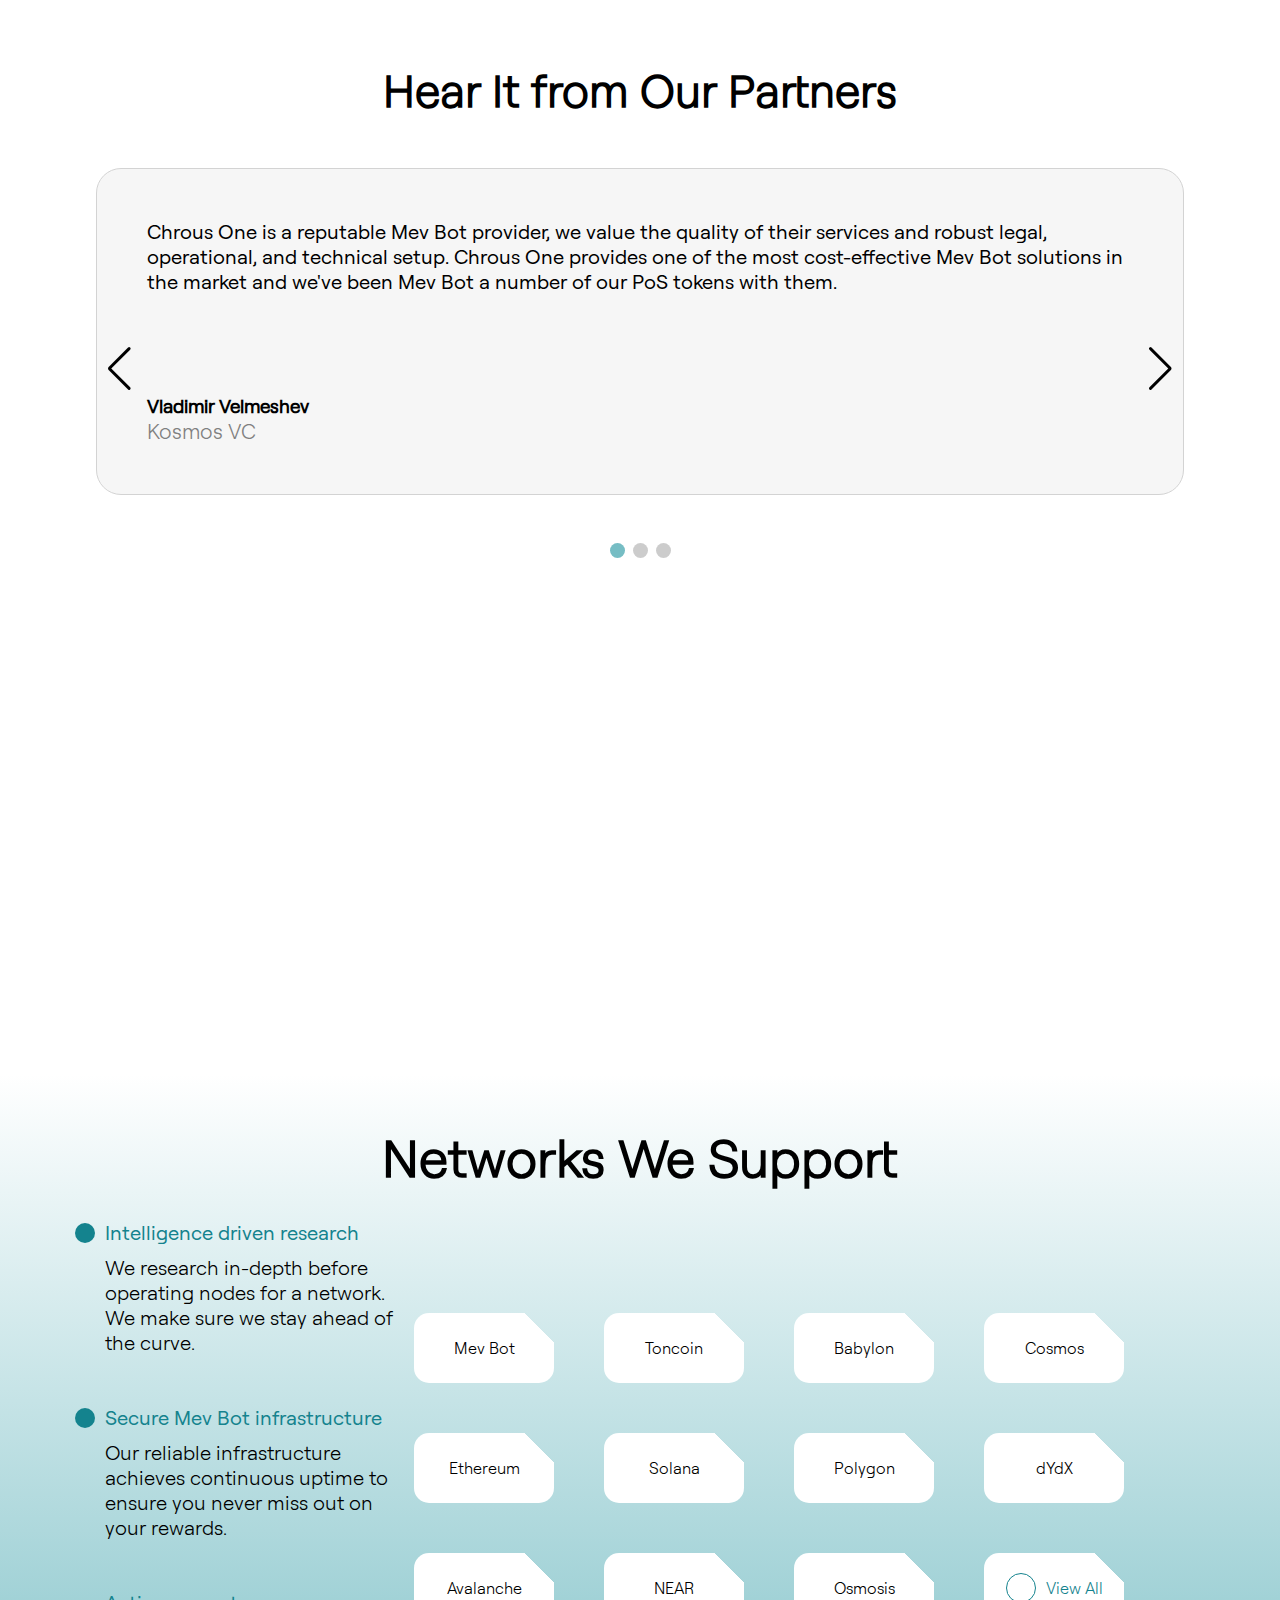
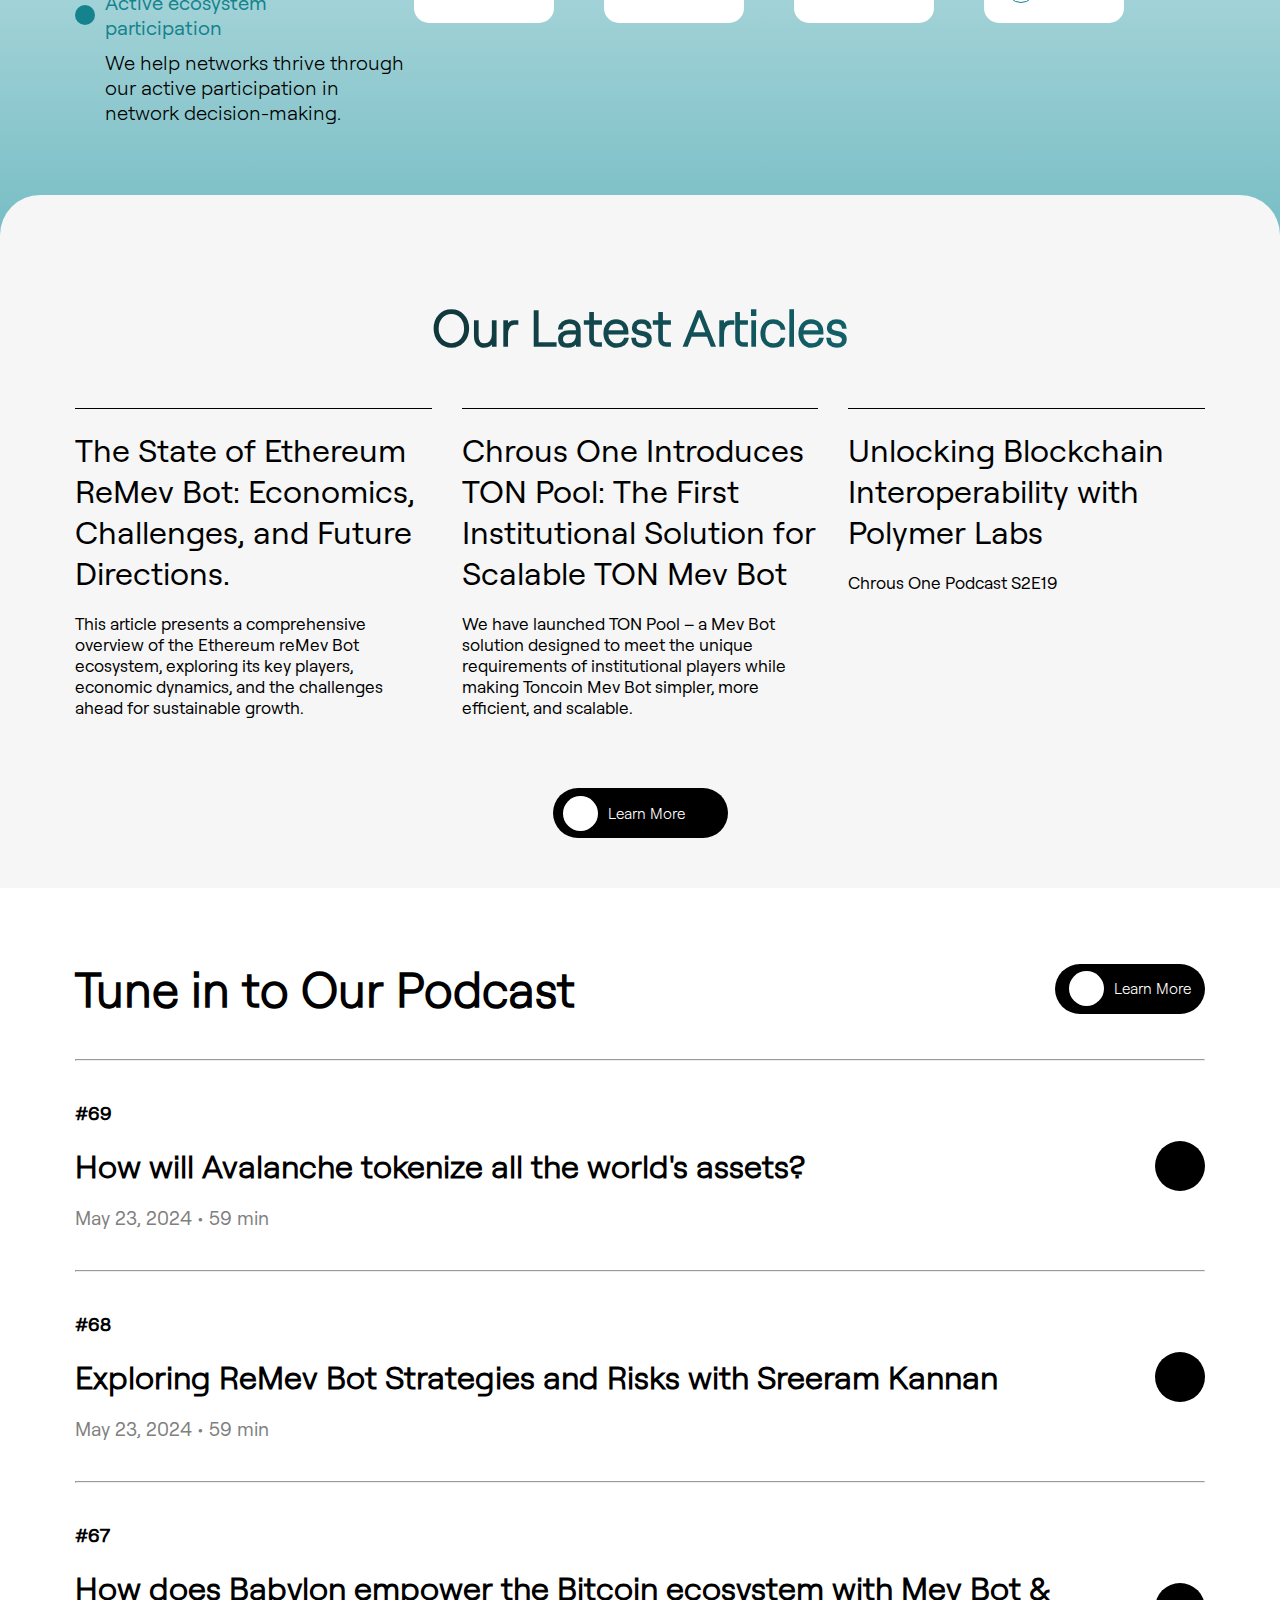
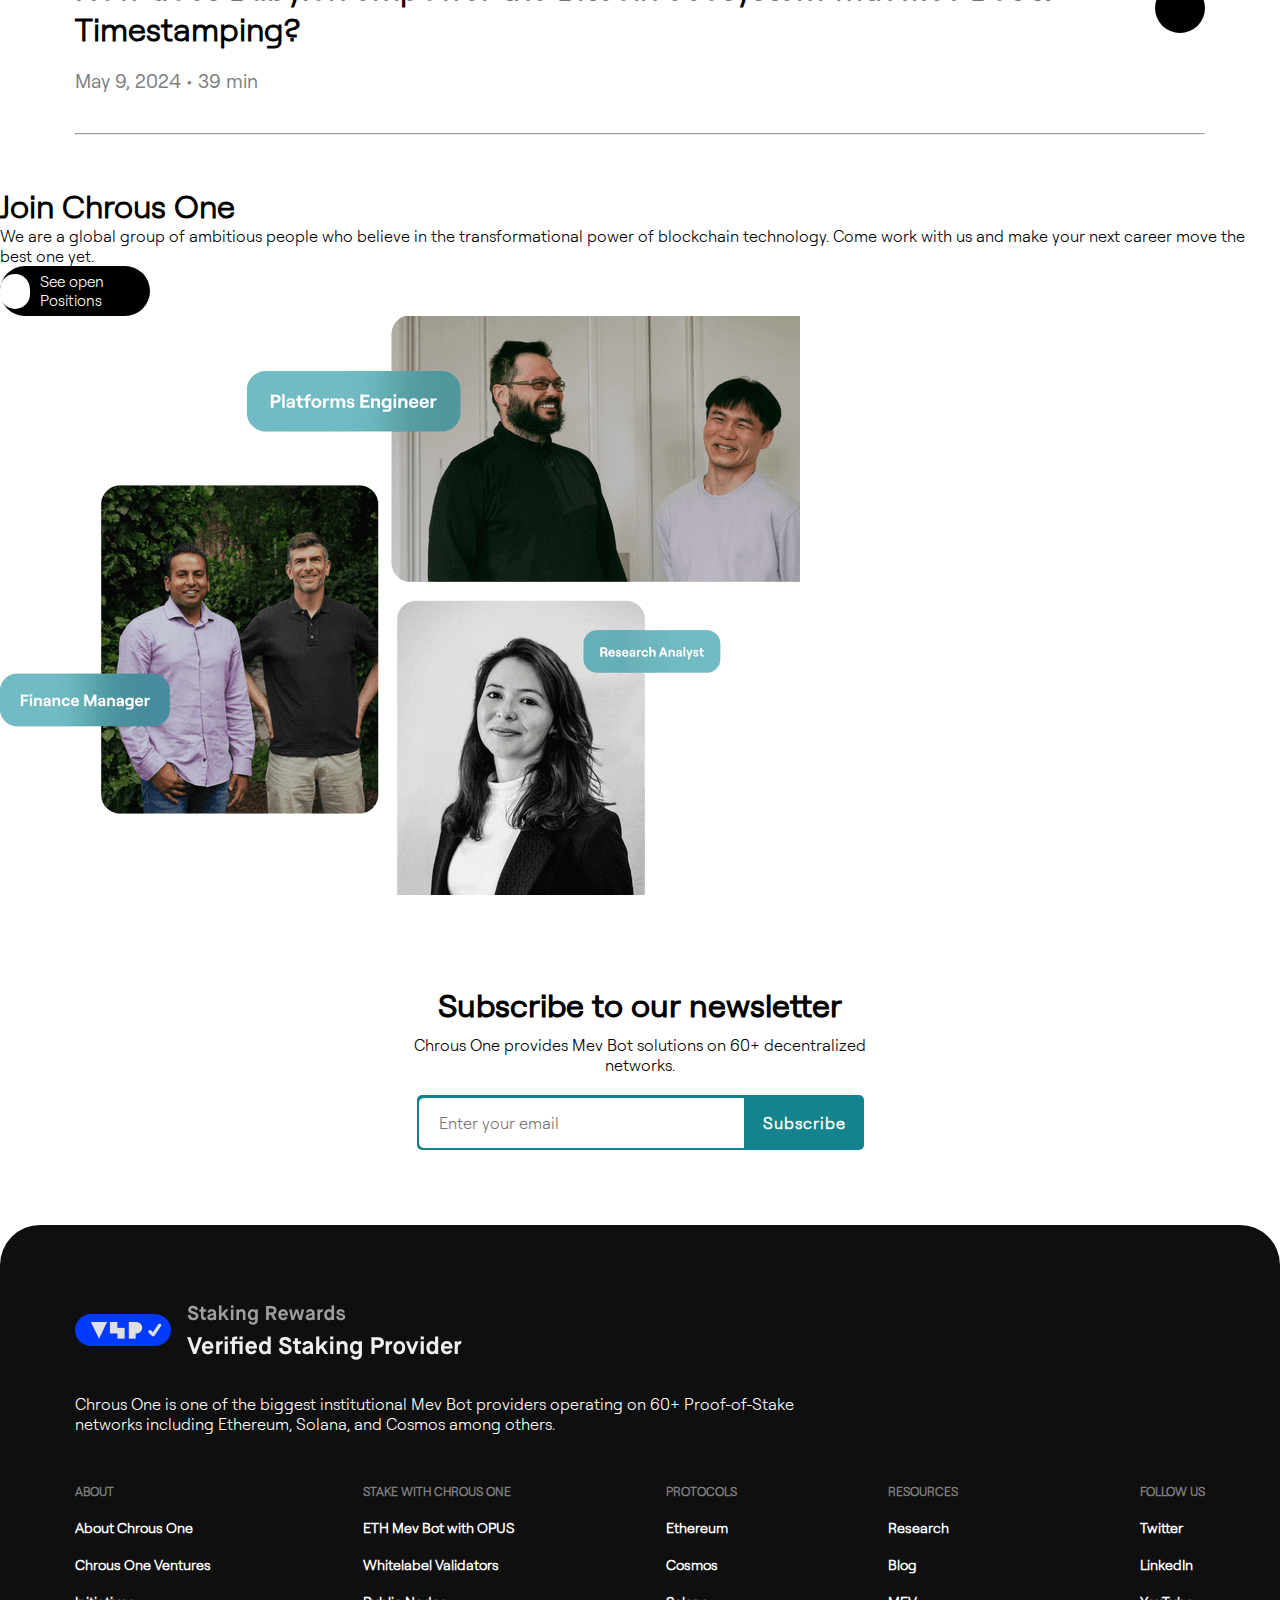
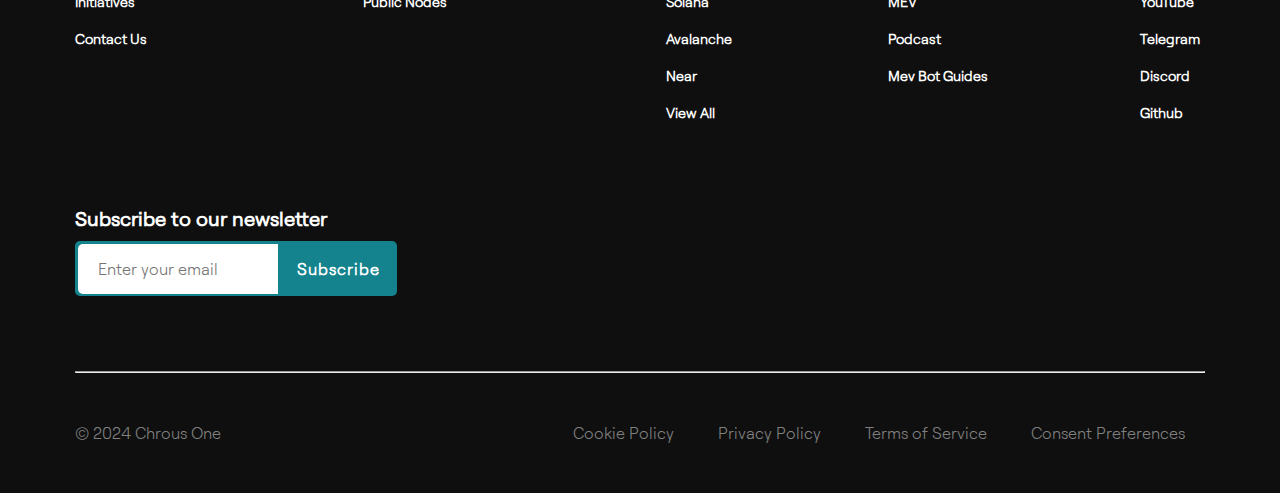
==== commit 1b2fd73e: "update code" ====
--- a/index.html
+++ b/index.html
@@ -6,7 +6,7 @@
     <meta name="viewport" content="width=device-width, initial-scale=1.0">
     <link rel="stylesheet" href="https://site-assets.fontawesome.com/releases/v6.6.0/css/all.css">
     <link rel="stylesheet" href="https://cdn.jsdelivr.net/npm/swiper@11/swiper-bundle.min.css" />
-    <title>Chorus One - Home Page</title>
+    <title>Chrous One - Home Page</title>
 </head>
 <body>
 
@@ -16,14 +16,14 @@
         <div class="headerTop">
             <p>OPUS Pool: Stake ETH, mint osETH, and restake with EigenLayer</p>
             <span>|</span>
-            <a href="#">Stake Now</a>
+            <a href="#">Mev Bot Now</a>
         </div>
         <header class="navbar">
             <a href="index.html" class="logo">
-                <img src="https://cdn.prod.website-files.com/63fdf8c863bcf0c02efdffbc/64144c23e693f7d7f5cdb958_chorus_logo.svg" alt="">
+                <img src="https://cdn.prod.website-files.com/63fdf8c863bcf0c02efdffbc/64144c23e693f7d7f5cdb958_Chrous_logo.svg" alt="">
             </a>
             <nav class="nav-links" id="navLinks">
-                <a href="#">Stake</a>
+                <a href="#">Mev Bot</a>
                 <a href="#">Networks</a>
                 <div class="dropdown">
                     <a href="#" class="dropdown-toggle">Research</a>
@@ -46,12 +46,12 @@
 
     <section class="hero">
         <div class="heroContent">
-            <h1>Stake without complexities</h1>
-            <p>Chorus One provides quick staking integrations for institutions and forward thinking investors, industry-leading research, and support for 60+ protocols.</p>
+            <h1>Mev Bot without complexities</h1>
+            <p>Chrous One provides quick Mev Bot integrations for institutions and forward thinking investors, industry-leading research, and support for 60+ protocols.</p>
             <div class="heroContentBtns">
                 <a href="#" class="heroContentBtn">
                     <i class="fa-solid fa-arrow-right"></i>
-                    <p>Stake Now</p>
+                    <p>Mev Bot Now</p>
                 </a>
                 <a href="#" class="heroContentBtn">
                     <i class="fa-solid fa-arrow-right"></i>
@@ -104,11 +104,11 @@
 
     <section class="frontCrypto container">
         <h1>At the forefront of Crypto</h1>
-        <p>Since 2018, Chorus One has been the torchbearer of Proof-of-Stake and <br> offers battle-tested staking infrastructure among other services.</p>
+        <p>Since 2018, Chrous One has been the torchbearer of Proof-of-Stake and <br> offers battle-tested Mev Bot infrastructure among other services.</p>
         <div class="frontCryptoCards">
             <div class="frontCryptoCard">
-                <h2>Enterprise <br> Staking</h2>
-                <p>The world's biggest digital asset companies trust us to set up their staking infrastructure through our tailor-made offerings.</p>
+                <h2>Enterprise <br> Mev Bot</h2>
+                <p>The world's biggest digital asset companies trust us to set up their Mev Bot infrastructure through our tailor-made offerings.</p>
                 <a href="#">
                     <i class="fa-solid fa-arrow-right"></i>
                 </a>
@@ -121,7 +121,7 @@
                 </a>
             </div>
             <div class="frontCryptoCard">
-                <h2>Chorus <br> Ventures</h2>
+                <h2>Chrous <br> Ventures</h2>
                 <p>A $30m investment fund for some of the most innovative PoS networks, interoperability networks and middleware protocols.</p>
                 <a href="#">
                     <i class="fa-solid fa-arrow-right"></i>
@@ -139,7 +139,7 @@
                 <div class="swiper-slide">
                     <div class="swiperSlideContent">
                         <i class="fa-solid fa-quote-left"></i>
-                        <p>Chorus One is a reputable staking provider, we value the quality of their services and robust legal, operational, and technical setup. Chorus One provides one of the most cost-effective staking solutions in the market and we've been staking a number of our PoS tokens with them.</p>
+                        <p>Chrous One is a reputable Mev Bot provider, we value the quality of their services and robust legal, operational, and technical setup. Chrous One provides one of the most cost-effective Mev Bot solutions in the market and we've been Mev Bot a number of our PoS tokens with them.</p>
                         <i class="fa-solid fa-quote-right"></i>
                     </div>
                     <h3>Vladimir Velmeshev</h3>
@@ -148,7 +148,7 @@
                 <div class="swiper-slide">
                     <div class="swiperSlideContent">
                         <i class="fa-solid fa-quote-left"></i>
-                        <p>Chorus One's deep expertise in the space makes them an invaluable partner for any entity looking to integrate staking operations into their product lines.</p>
+                        <p>Chrous One's deep expertise in the space makes them an invaluable partner for any entity looking to integrate Mev Bot operations into their product lines.</p>
                         <i class="fa-solid fa-quote-right"></i>
                     </div>
                     <h3>Charles Guillemet</h3>
@@ -157,7 +157,7 @@
                 <div class="swiper-slide">
                     <div class="swiperSlideContent">
                         <i class="fa-solid fa-quote-left"></i>
-                        <p>We're impressed with Chorus One's extensive expertise in the digital asset ecosystem, particularly in providing staking services for institutions. As the demand among institutional investors continues to rise, we look forward to collaborating with the Chorus One team to deliver exceptional solutions tailored to their unique needs in the realm of staking.</p>
+                        <p>We're impressed with Chrous One's extensive expertise in the digital asset ecosystem, particularly in providing Mev Bot services for institutions. As the demand among institutional investors continues to rise, we look forward to collaborating with the Chrous One team to deliver exceptional solutions tailored to their unique needs in the realm of Mev Bot.</p>
                         <i class="fa-solid fa-quote-right"></i>
                     </div>
                     <h3>Marius Smith</h3>
@@ -192,7 +192,7 @@
                 <div class="networkContent">
                     <div class="networkContentPlusIcon">
                         <i class="fa-solid fa-check"></i>
-                        <p>Secure staking infrastructure</p>
+                        <p>Secure Mev Bot infrastructure</p>
                     </div>
                     <p class="networkContentPra">Our reliable infrastructure achieves continuous uptime to ensure you never miss out on your rewards.</p>
                 </div>
@@ -205,7 +205,7 @@
                 </div>
             </div>
             <div class="networkBtns">
-                <a href="#">Stacks</a>
+                <a href="#">Mev Bot</a>
                 <a href="#">Toncoin</a>
                 <a href="#">Babylon</a>
                 <a href="#">Cosmos</a>
@@ -228,18 +228,18 @@
         <div class="latestArticleCards">
             <div class="latestArticleCard">
                 <div class="articleLine"></div>
-                <h1>The State of Ethereum Restaking: Economics, Challenges, and Future Directions. </h1>
-                <p>This article presents a comprehensive overview of the Ethereum restaking ecosystem, exploring its key players, economic dynamics, and the challenges ahead for sustainable growth.</p>
+                <h1>The State of Ethereum ReMev Bot: Economics, Challenges, and Future Directions. </h1>
+                <p>This article presents a comprehensive overview of the Ethereum reMev Bot ecosystem, exploring its key players, economic dynamics, and the challenges ahead for sustainable growth.</p>
             </div>
             <div class="latestArticleCard">
                 <div class="articleLine"></div>
-                <h1>Chorus One Introduces TON Pool: The First Institutional Solution for Scalable TON staking </h1>
-                <p>We have launched TON Pool – a staking solution designed to meet the unique requirements of institutional players while making Toncoin staking simpler, more efficient, and scalable.</p>
+                <h1>Chrous One Introduces TON Pool: The First Institutional Solution for Scalable TON Mev Bot </h1>
+                <p>We have launched TON Pool – a Mev Bot solution designed to meet the unique requirements of institutional players while making Toncoin Mev Bot simpler, more efficient, and scalable.</p>
             </div>
             <div class="latestArticleCard">
                 <div class="articleLine"></div>
                 <h1>Unlocking Blockchain Interoperability with Polymer Labs</h1>
-                <p>Chorus One Podcast S2E19</p>
+                <p>Chrous One Podcast S2E19</p>
             </div>
         </div>
         <div class="latestCardButton">
@@ -276,7 +276,7 @@
             <div class="podcastVideo">
                 <h3>#68</h3>
                 <div class="podcastVideoIcon">
-                    <h1>Exploring Restaking Strategies and Risks with Sreeram Kannan</h1>
+                    <h1>Exploring ReMev Bot Strategies and Risks with Sreeram Kannan</h1>
                     <a href="#">
                         <i class="fa-brands fa-youtube"></i>
                     </a>
@@ -287,7 +287,7 @@
             <div class="podcastVideo">
                 <h3>#67</h3>
                 <div class="podcastVideoIcon">
-                    <h1>How does Babylon empower the Bitcoin ecosystem with Staking & Timestamping?</h1>
+                    <h1>How does Babylon empower the Bitcoin ecosystem with Mev Bot & Timestamping?</h1>
                     <a href="#">
                         <i class="fa-brands fa-youtube"></i>
                     </a>
@@ -298,18 +298,18 @@
         </div>
     </section>
 
-    <!--* ========== Join Chorus Section ========== -->
-
-    <section class="joinChorus">
-        <div class="joinChorusContent">
-            <h1>Join Chorus One</h1>
+    <!--* ========== Join Chrous Section ========== -->
+
+    <section class="joinChrous">
+        <div class="joinChrousContent">
+            <h1>Join Chrous One</h1>
             <p>We are a global group of ambitious people who believe in the transformational power of blockchain technology. Come work with us and make your next career move the best one yet.</p>
             <a href="#" class="podcastBtn">
                 <i class="fa-solid fa-arrow-right"></i>
                 <p>See open Positions</p>
             </a>
         </div>
-        <div class="joinChorusImage">
+        <div class="joinChrousImage">
             <img src="Images/team.png" alt="">
         </div>
     </section>
@@ -318,7 +318,7 @@
 
     <section class="ourNewsletter">
         <h1>Subscribe to our newsletter</h1>
-        <p>Chorus One provides staking solutions on 60+ decentralized <br> networks.</p>
+        <p>Chrous One provides Mev Bot solutions on 60+ decentralized <br> networks.</p>
         <div class="newslwtterInputPlusBtn">
             <input type="email" placeholder="Enter your email">
             <a href="#">Subscribe</a>
@@ -330,19 +330,19 @@
     <footer class="container">
         <div class="footerLogoPlusPra">
             <img src="Images/footer Img.png" alt="">
-            <p>Chorus One is one of the biggest institutional staking providers operating on 60+ Proof-of-Stake networks including Ethereum, Solana, and Cosmos among others.</p>
+            <p>Chrous One is one of the biggest institutional Mev Bot providers operating on 60+ Proof-of-Stake networks including Ethereum, Solana, and Cosmos among others.</p>
         </div>
         <div class="footerContent">
             <div class="footerContentSections">
                 <p>About</p>
-                <a href="#">About Chorus One</a>
-                <a href="#">Chorus One Ventures</a>
+                <a href="#">About Chrous One</a>
+                <a href="#">Chrous One Ventures</a>
                 <a href="#">Initiatives</a>
                 <a href="#">Contact Us</a>
             </div>
             <div class="footerContentSections">
-                <p>stake with chorus one</p>
-                <a href="#">ETH Staking with OPUS</a>
+                <p>stake with Chrous one</p>
+                <a href="#">ETH Mev Bot with OPUS</a>
                 <a href="#">Whitelabel Validators</a>
                 <a href="#">Public Nodes</a>
             </div>
@@ -361,7 +361,7 @@
                 <a href="#">Blog</a>
                 <a href="#">MEV</a>
                 <a href="#">Podcast</a>
-                <a href="#">Staking Guides</a>
+                <a href="#">Mev Bot Guides</a>
             </div>
             <br>
             <div class="footerContentSections">
@@ -384,7 +384,7 @@
         <hr>
         <div class="footerBottom">
             <div class="footerBottomLeft">
-                <p>© 2024 Chorus One</p>
+                <p>© 2024 Chrous One</p>
             </div>
             <div class="footerBottomRight">
                 <a href="#">Cookie Policy</a>
--- a/style.css
+++ b/style.css
@@ -123,7 +123,7 @@
     width: 50%
 }
 .heroContent h1{
-    font-size: 72px;
+    font-size: 70px;
     background: linear-gradient(to right, #0F1314, #14838E);
     -webkit-background-clip: text;
     color: transparent;
@@ -151,7 +151,7 @@
 }
 .heroContentBtn:nth-child(1){
     height: 50px;
-    width: 150px;
+    width: 160px;
     border-radius: 50px;
     display: flex;
     gap: 10px;
@@ -677,35 +677,35 @@
 /** ======= Join Chorus Section Styling ======= */
 
 
-.joinChorus{
+.joinFhorus{
     display: flex;
     padding-top: 75px;
     background-color: #f6f6f6;
     border-bottom: 2px solid lightgray;
 }
-.joinChorusContent{
+.joinFhorusContent{
     width: 45%;
     padding-left: 75px;
 }
-.joinChorusContent h1{
+.joinFhorusContent h1{
     font-size: 58px;
     padding: 30px 0;
 }
-.joinChorusContent p{
+.joinFhorusContent p{
     font-size: 20px;
 }
-.joinChorusContent .podcastBtn{
+.joinFhorusContent .podcastBtn{
     width: 200px;
     font-weight: 600;
     margin-top: 50px;
 }
-.joinChorusContent .podcastBtn p{
+.joinFhorusContent .podcastBtn p{
     font-size: 15px;
 }
-.joinChorusImage{
+.joinFhorusImage{
     width: 50%;
 }
-.joinChorusImage img{
+.joinFhorusImage img{
     width: 100%;
 }
 
@@ -1057,23 +1057,23 @@
 
     /*? ==== Join Chorus Section ==== */
 
-    .joinChorus{
+    .joinFhorus{
         flex-direction: column;
     }
-    .joinChorusContent,
-    .joinChorusImage{
+    .joinFhorusContent,
+    .joinFhorusImage{
         width: 100%;
         padding: 20px;
     }
-    .joinChorusContent h1{
+    .joinFhorusContent h1{
         font-size: 38px;
         text-align: center;
     }
-    .joinChorusContent p{
+    .joinFhorusContent p{
         font-size: 16px;
         font-weight: 600;
     }
-    .joinChorusContent .podcastBtn{
+    .joinFhorusContent .podcastBtn{
         display: flex;
     }
 
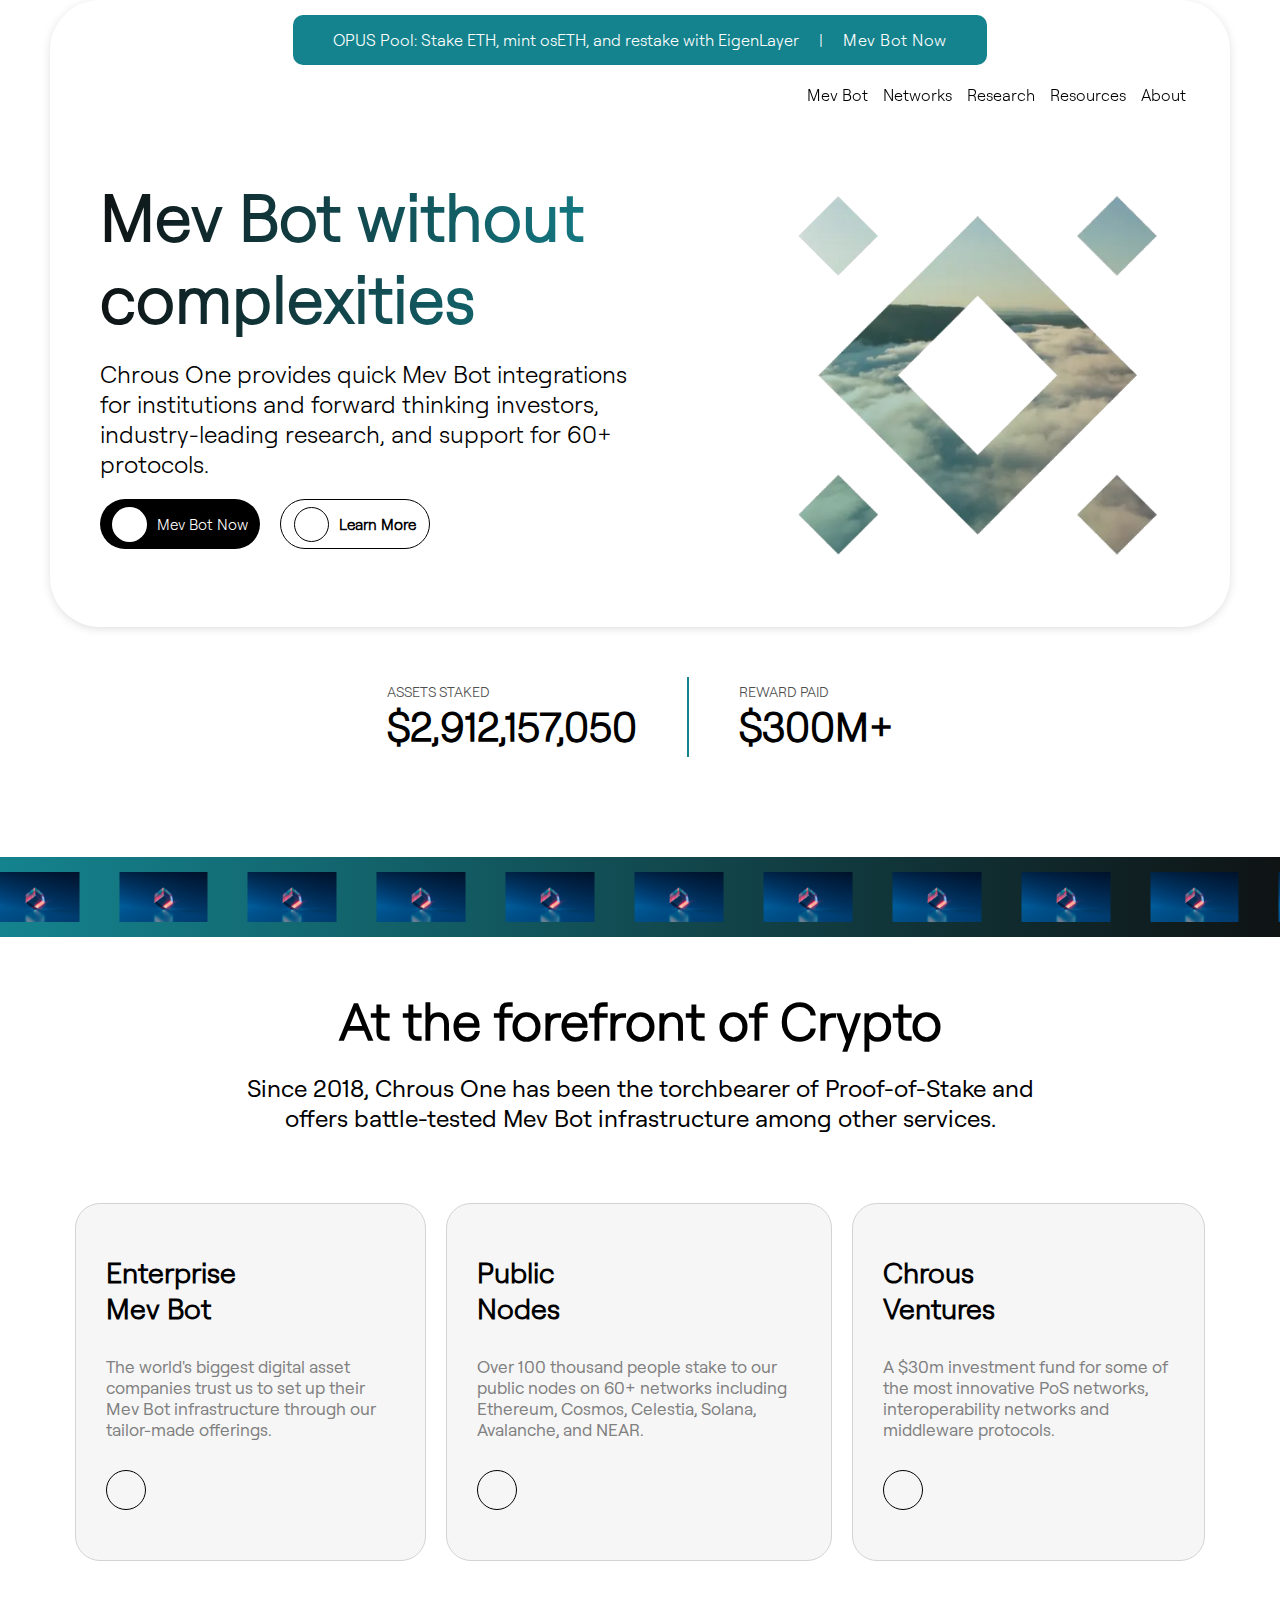
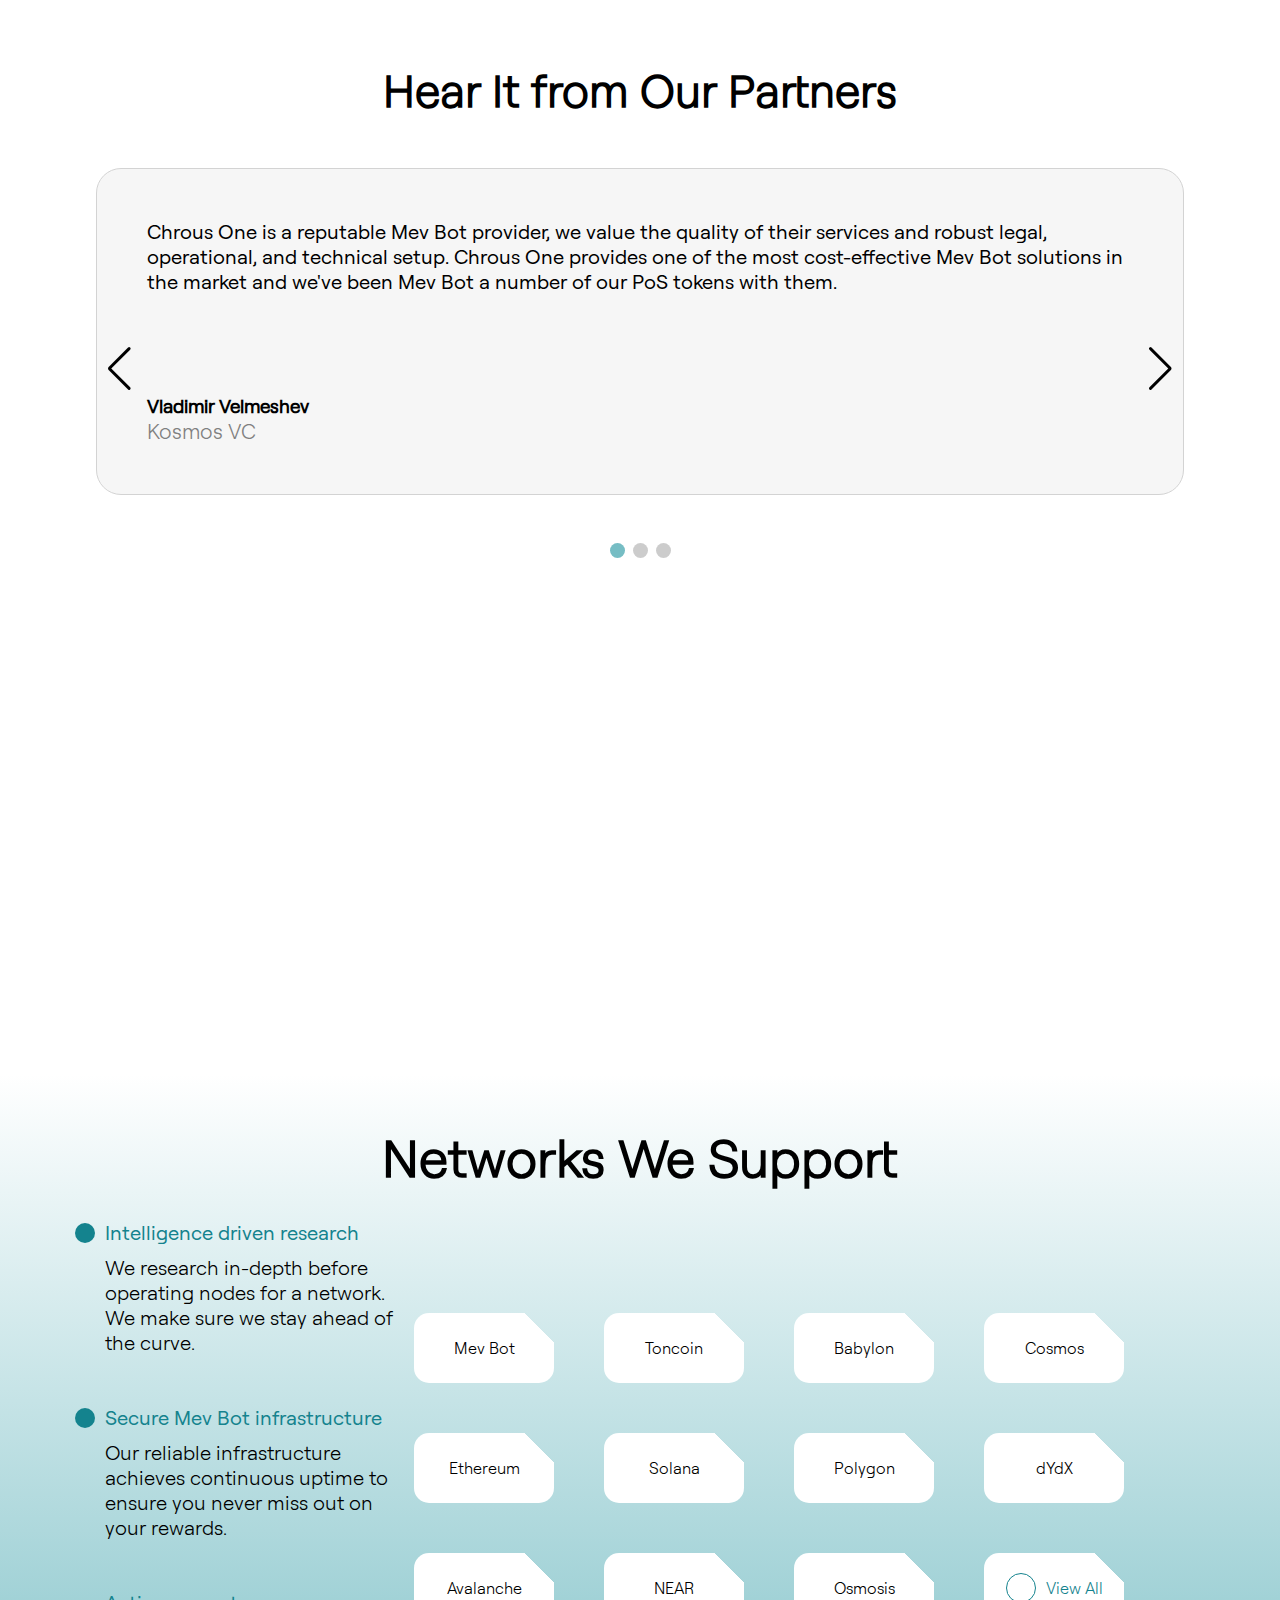
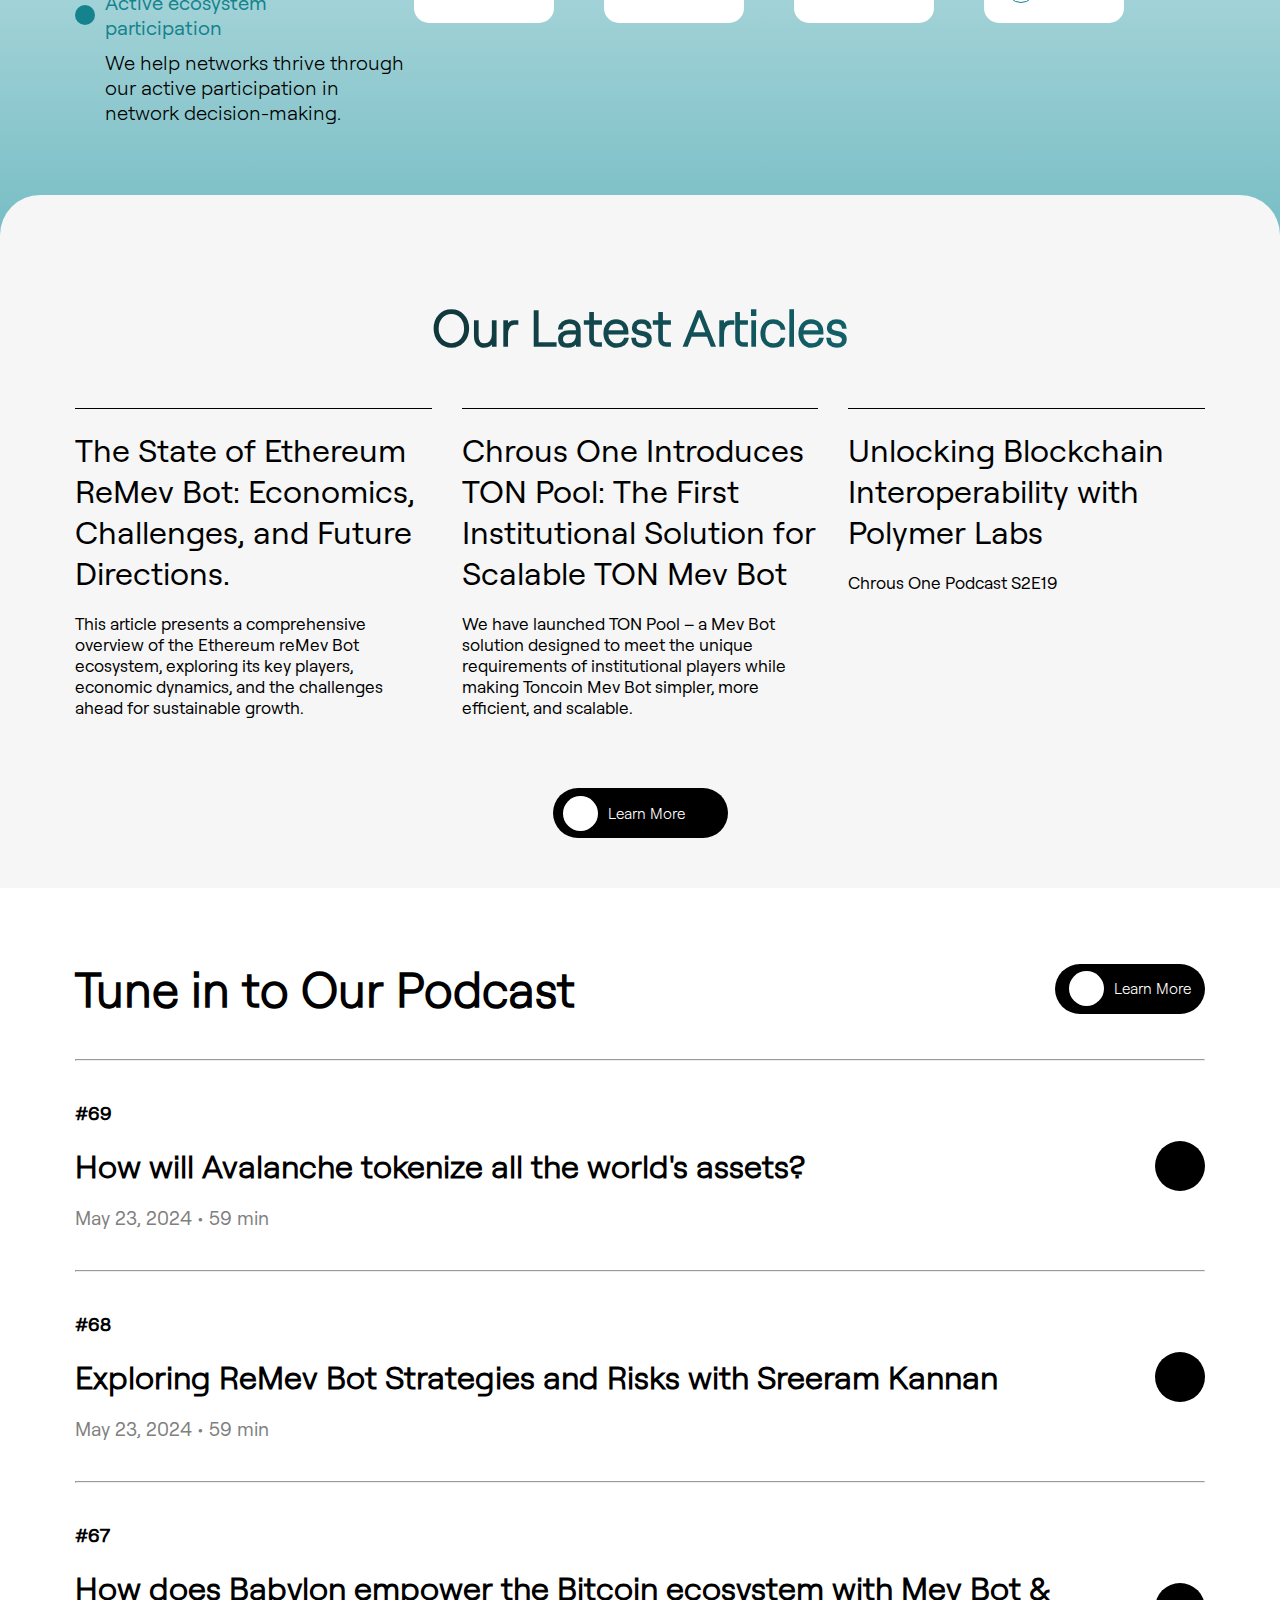
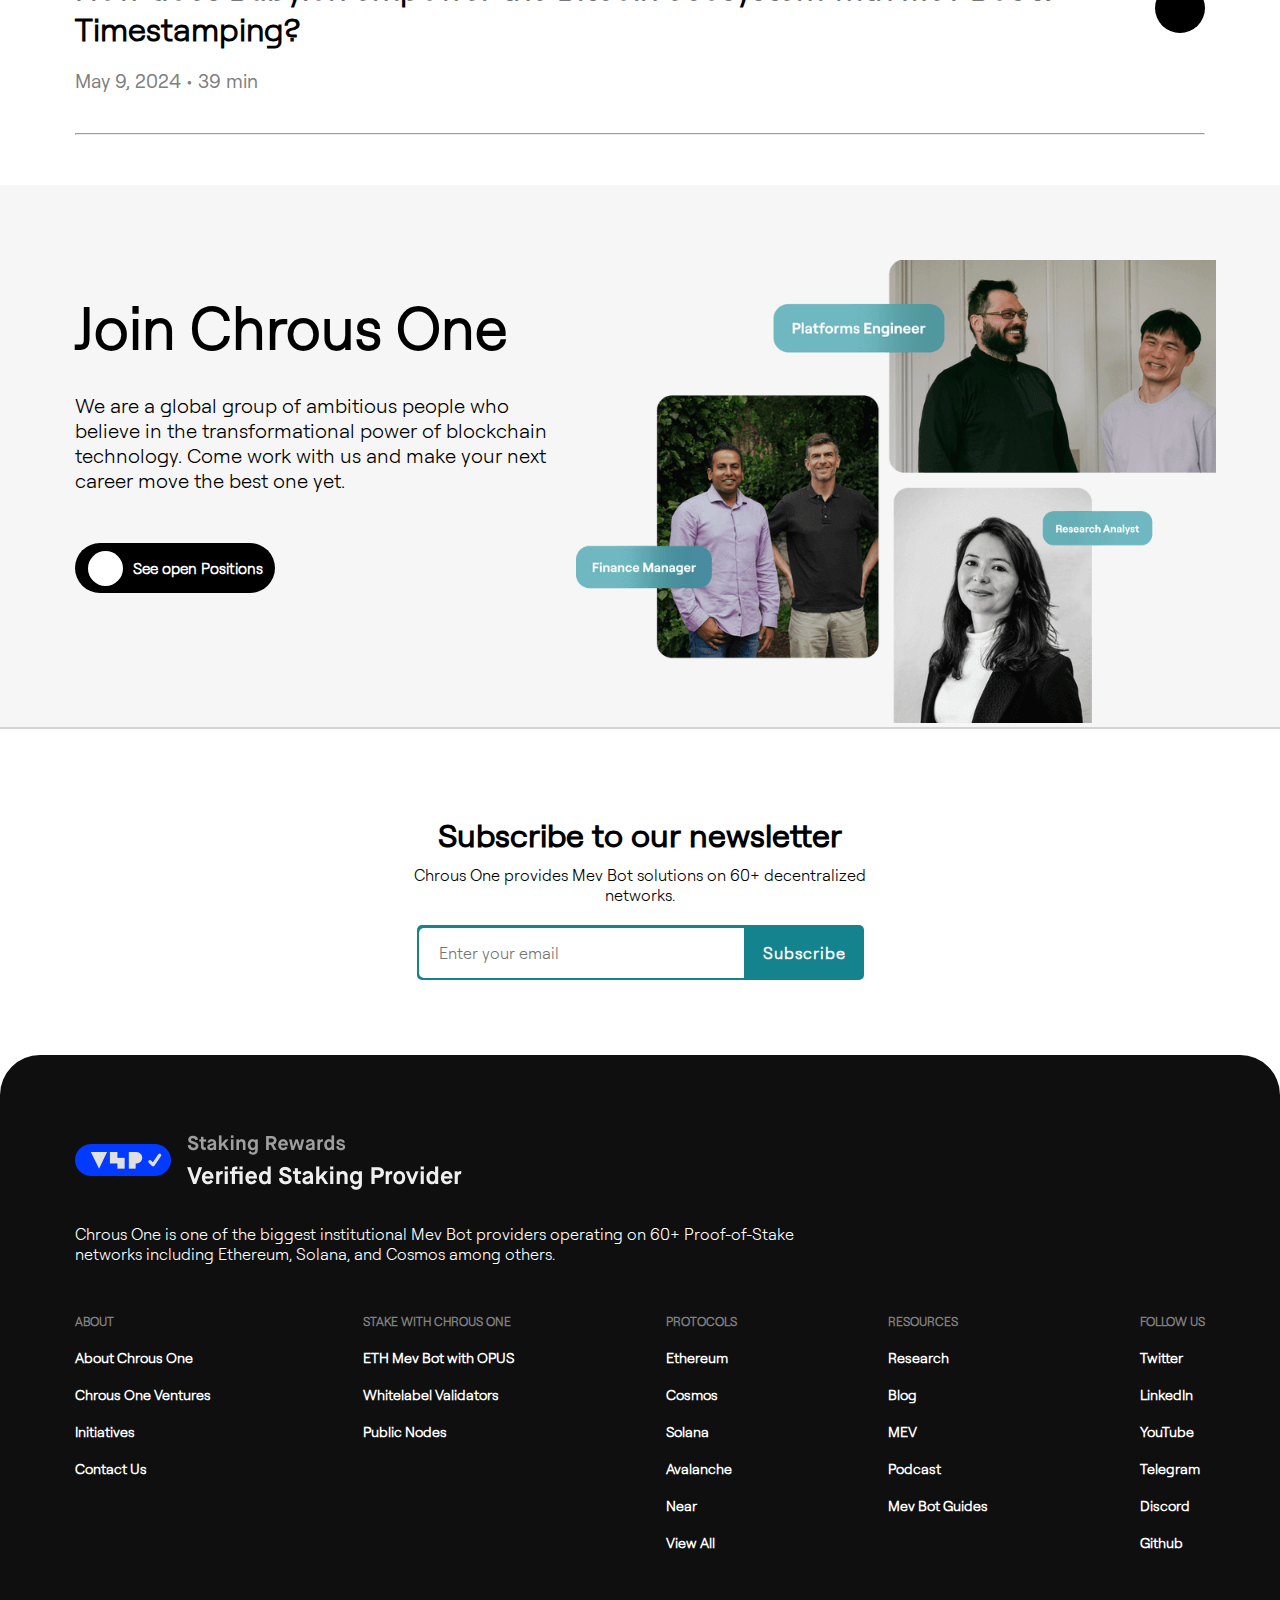
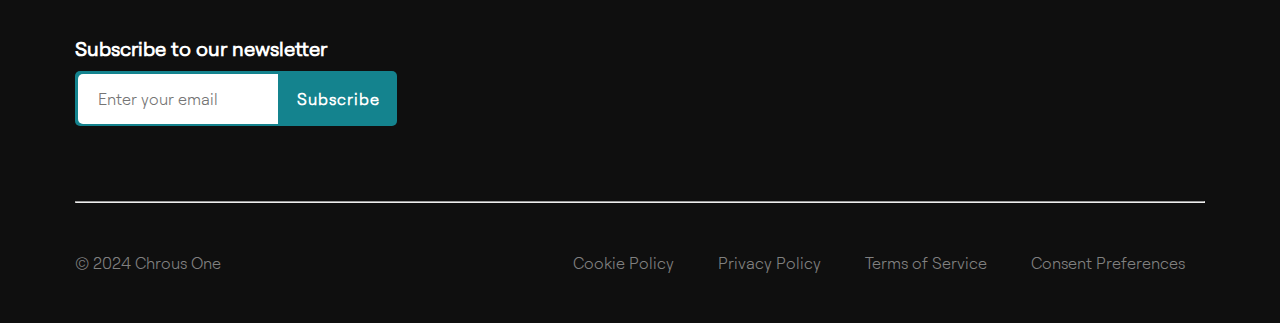
==== commit 5efd9e8f: "update css version" ====
--- a/index.html
+++ b/index.html
@@ -2,7 +2,7 @@
 <html lang="en">
 <head>
     <meta charset="UTF-8">
-    <link rel="stylesheet" href="style.css">
+    <link rel="stylesheet" href="style.css?v=1.0.0">
     <meta name="viewport" content="width=device-width, initial-scale=1.0">
     <link rel="stylesheet" href="https://site-assets.fontawesome.com/releases/v6.6.0/css/all.css">
     <link rel="stylesheet" href="https://cdn.jsdelivr.net/npm/swiper@11/swiper-bundle.min.css" />
--- a/style.css
+++ b/style.css
@@ -123,7 +123,7 @@
     width: 50%
 }
 .heroContent h1{
-    font-size: 70px;
+    font-size: 65px;
     background: linear-gradient(to right, #0F1314, #14838E);
     -webkit-background-clip: text;
     color: transparent;
@@ -677,35 +677,35 @@
 /** ======= Join Chorus Section Styling ======= */
 
 
-.joinFhorus{
+.joinChrous{
     display: flex;
     padding-top: 75px;
     background-color: #f6f6f6;
     border-bottom: 2px solid lightgray;
 }
-.joinFhorusContent{
+.joinChrousContent{
     width: 45%;
     padding-left: 75px;
 }
-.joinFhorusContent h1{
+.joinChrousContent h1{
     font-size: 58px;
     padding: 30px 0;
 }
-.joinFhorusContent p{
+.joinChrousContent p{
     font-size: 20px;
 }
-.joinFhorusContent .podcastBtn{
+.joinChrousContent .podcastBtn{
     width: 200px;
     font-weight: 600;
     margin-top: 50px;
 }
-.joinFhorusContent .podcastBtn p{
+.joinChrousContent .podcastBtn p{
     font-size: 15px;
 }
-.joinFhorusImage{
+.joinChrousImage{
     width: 50%;
 }
-.joinFhorusImage img{
+.joinChrousImage img{
     width: 100%;
 }
 
@@ -841,7 +841,6 @@
     #headerTopPlusBottom{
         width: 100%;
         height: 175px;
-        /* padding: 10px; */
     }
     .headerTop{
         gap: 10px;
@@ -1057,23 +1056,23 @@
 
     /*? ==== Join Chorus Section ==== */
 
-    .joinFhorus{
+    .joinChrous{
         flex-direction: column;
     }
-    .joinFhorusContent,
-    .joinFhorusImage{
+    .joinChrousContent,
+    .joinChrousImage{
         width: 100%;
         padding: 20px;
     }
-    .joinFhorusContent h1{
+    .joinChrousContent h1{
         font-size: 38px;
         text-align: center;
     }
-    .joinFhorusContent p{
+    .joinChrousContent p{
         font-size: 16px;
         font-weight: 600;
     }
-    .joinFhorusContent .podcastBtn{
+    .joinChrousContent .podcastBtn{
         display: flex;
     }
 
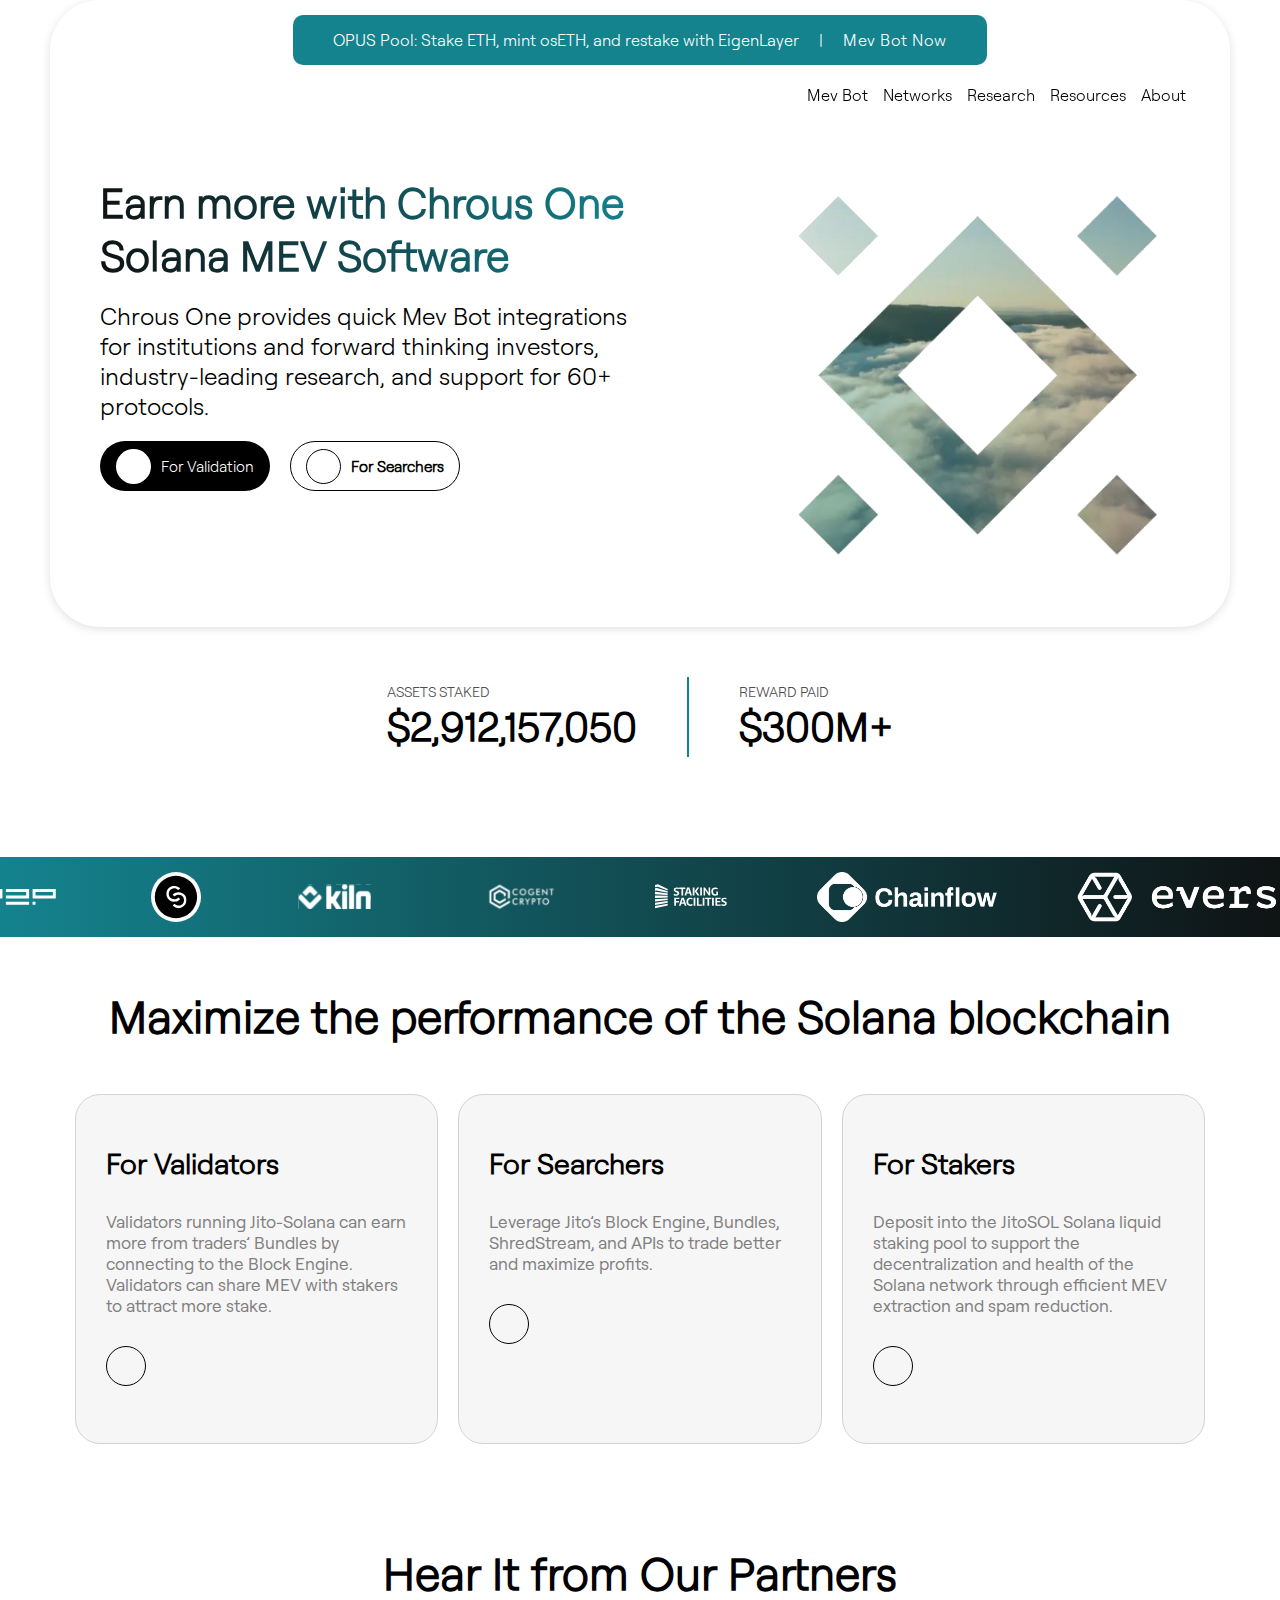
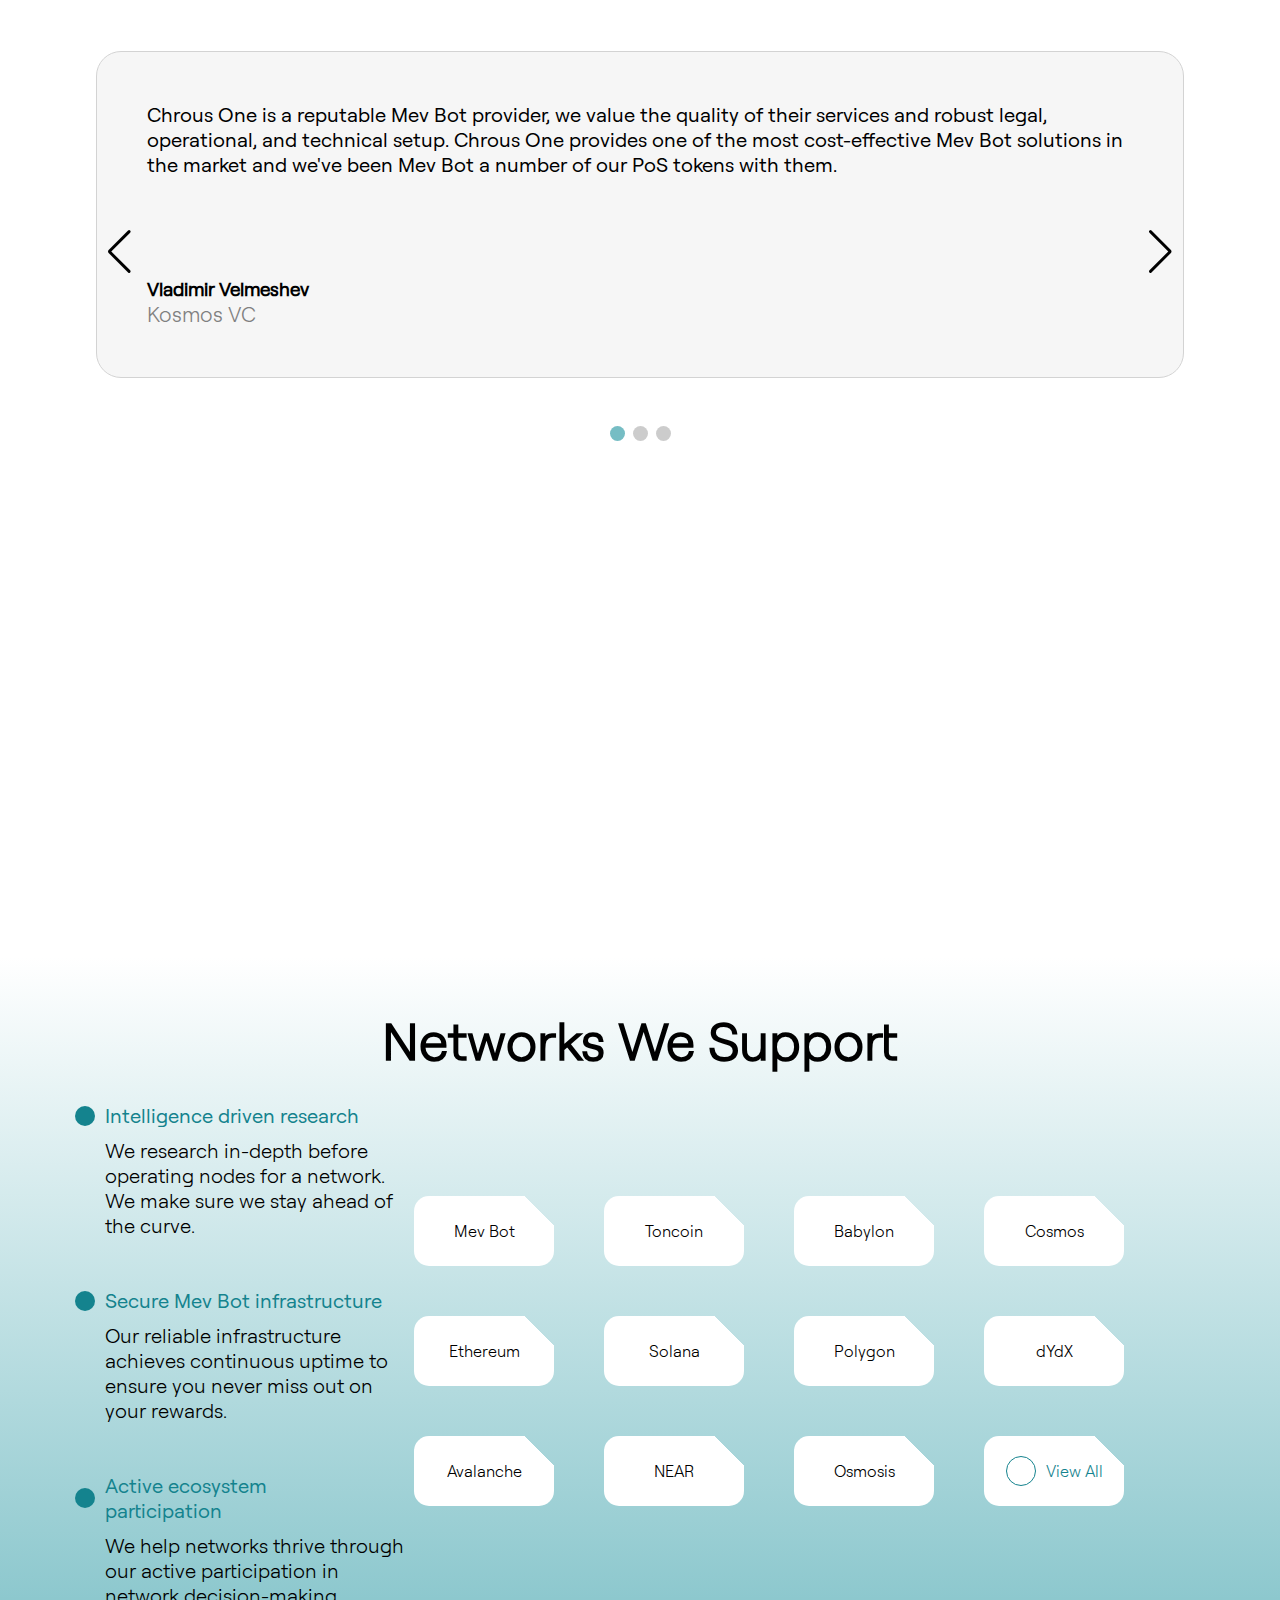
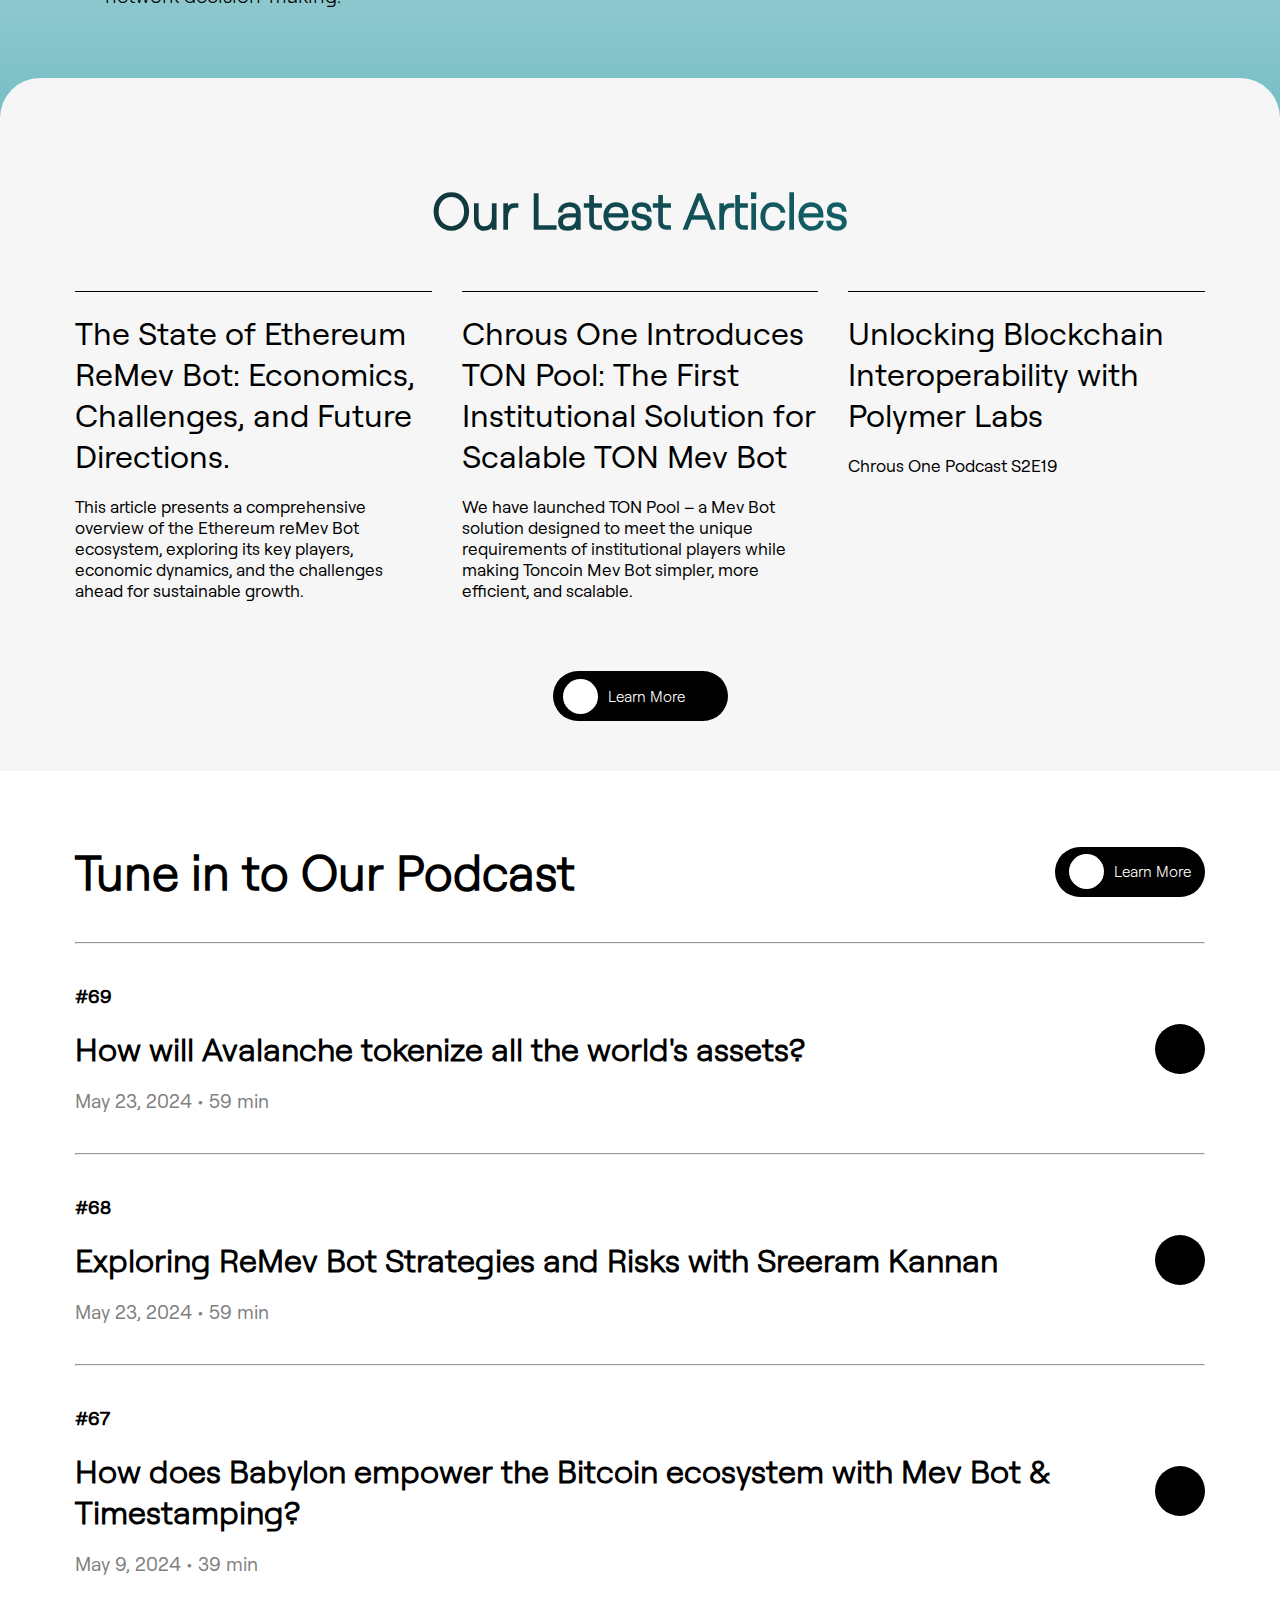
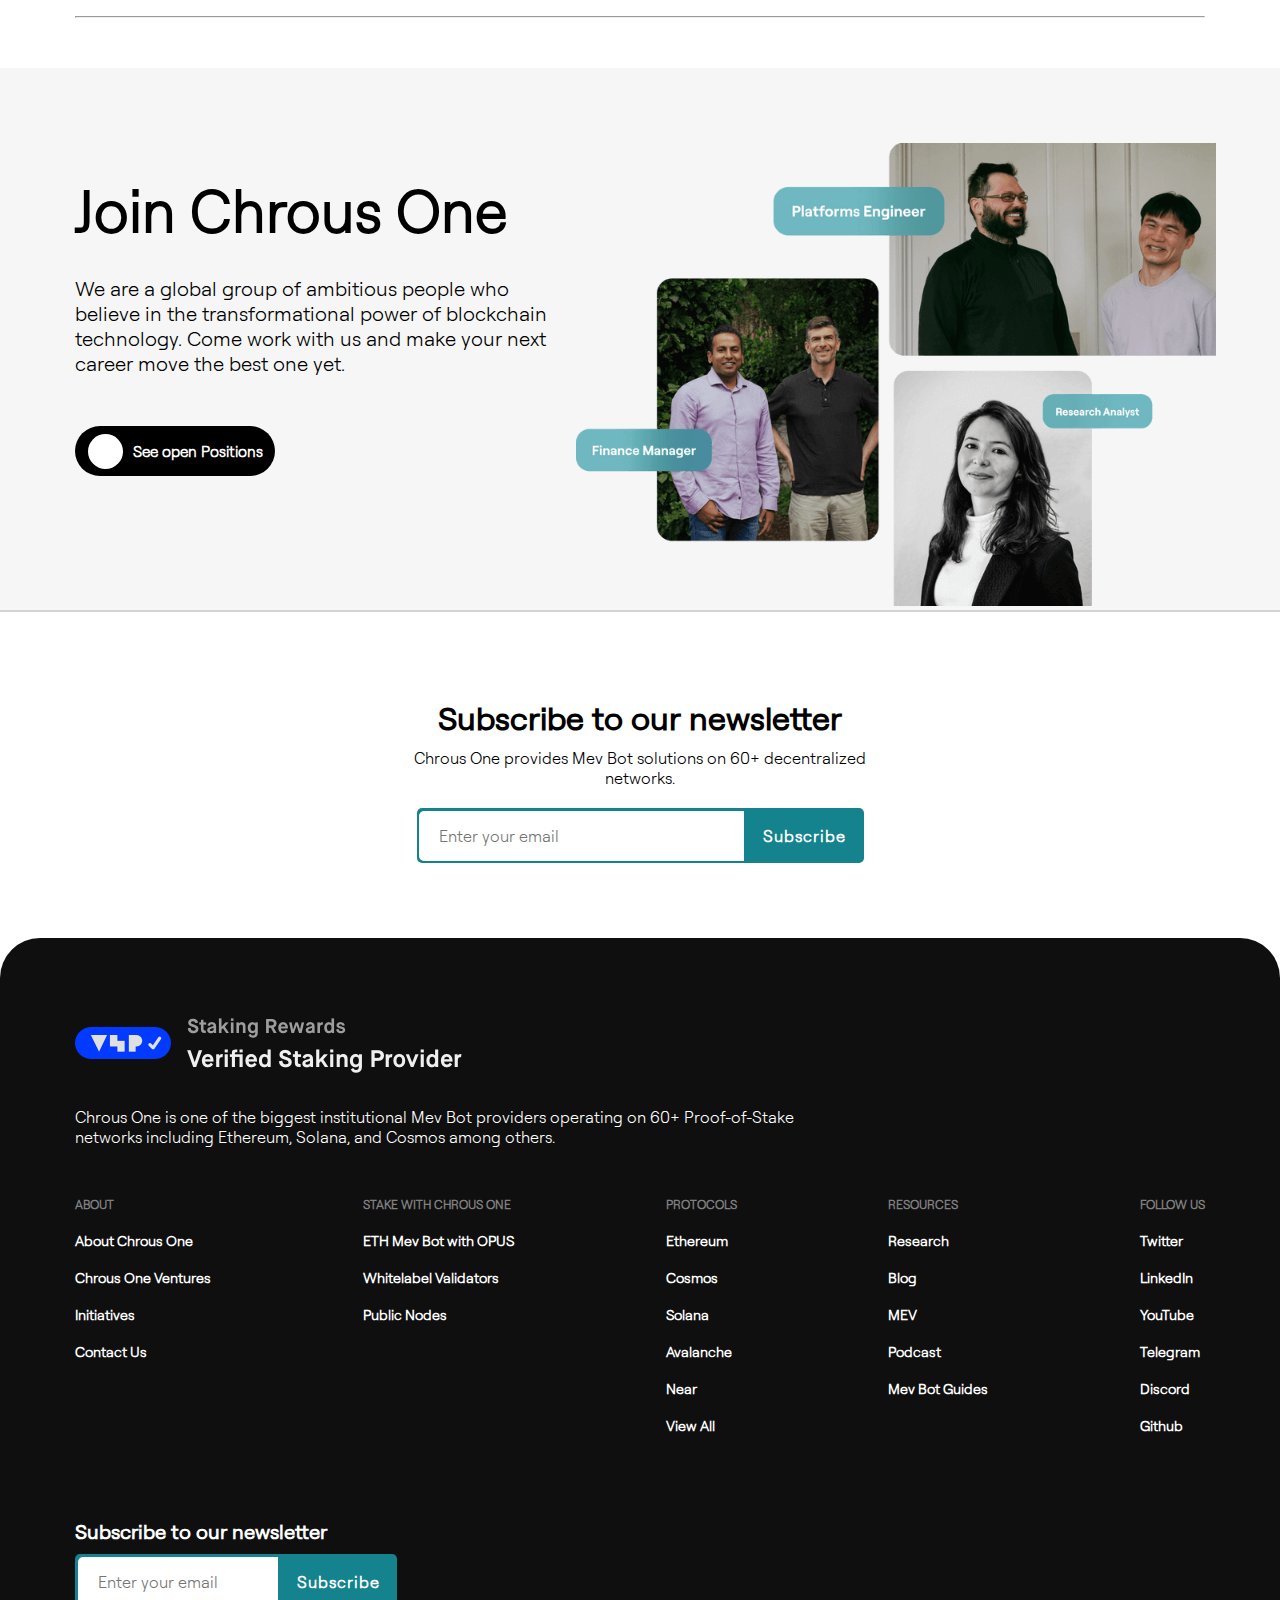
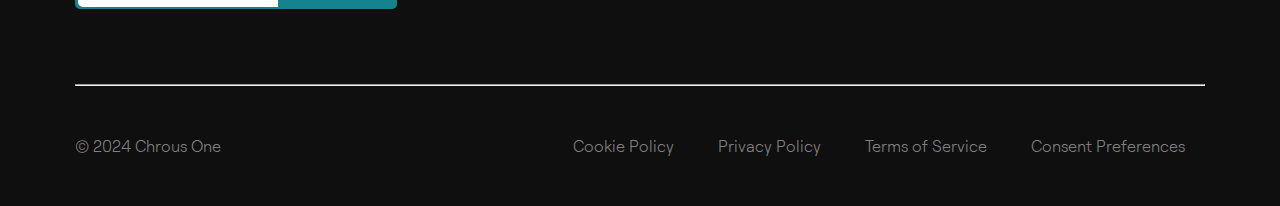
==== commit d6cf31f4: "update code" ====
--- a/index.html
+++ b/index.html
@@ -20,7 +20,7 @@
         </div>
         <header class="navbar">
             <a href="index.html" class="logo">
-                <img src="https://cdn.prod.website-files.com/63fdf8c863bcf0c02efdffbc/64144c23e693f7d7f5cdb958_Chrous_logo.svg" alt="">
+                <img src="https://cdn.prod.website-files.com/63fdf8c863bcf0c02efdffbc/64144c23e693f7d7f5cdb958_chorus_logo.svg" alt="">
             </a>
             <nav class="nav-links" id="navLinks">
                 <a href="#">Mev Bot</a>
@@ -46,16 +46,16 @@
 
     <section class="hero">
         <div class="heroContent">
-            <h1>Mev Bot without complexities</h1>
+            <h1>Earn more with Chrous One Solana MEV Software</h1>
             <p>Chrous One provides quick Mev Bot integrations for institutions and forward thinking investors, industry-leading research, and support for 60+ protocols.</p>
             <div class="heroContentBtns">
                 <a href="#" class="heroContentBtn">
                     <i class="fa-solid fa-arrow-right"></i>
-                    <p>Mev Bot Now</p>
+                    <p>For Validation</p>
                 </a>
                 <a href="#" class="heroContentBtn">
                     <i class="fa-solid fa-arrow-right"></i>
-                    <p>Learn More</p>
+                    <p>For Searchers</p>
                 </a>
             </div>
         </div>
@@ -82,47 +82,42 @@
 
     <section class="imageCarousel">
         <div class="carouselTrack" id="carouselTrack">
-            <img src="Images/image.jpg" alt="Image 1">
-            <img src="Images/image.jpg" alt="Image 2">
-            <img src="Images/image.jpg" alt="Image 3">
-            <img src="Images/image.jpg" alt="Image 4">
-            <img src="Images/image.jpg" alt="Image 5">
-            <img src="Images/image.jpg" alt="Image 6">
-            <img src="Images/image.jpg" alt="Image 7">
-            <img src="Images/image.jpg" alt="Image 8">
-            <img src="Images/image.jpg" alt="Image 9">
-            <img src="Images/image.jpg" alt="Image 10">
-            <img src="Images/image.jpg" alt="Image 11">
-            <img src="Images/image.jpg" alt="Image 12">
-            <img src="Images/image.jpg" alt="Image 13">
-            <img src="Images/image.jpg" alt="Image 14">
-            <img src="Images/image.jpg" alt="Image 15">
+            <img src="Images/stacking.svg" alt="Image 1">
+            <img src="Images/2.webp" alt="Image 2">
+            <img src="Images/download.png" alt="Image 3">
+            <img src="Images/download (1).png" alt="Image 4">
+            <img src="Images/coinbase.svg" alt="Image 5">
+            <img src="Images/10.webp" alt="Image 6">
+            <img src="Images/pbp.svg" alt="Image 7">
+            <img src="Images/chain.svg" alt="Image 8">
+            <img src="Images/kiln.svg" alt="Image 9">
+            <img src="Images/crypto.svg" alt="Image 10">
         </div>
     </section>
 
     <!--* ========== front Crypto Section ========== -->
 
     <section class="frontCrypto container">
-        <h1>At the forefront of Crypto</h1>
-        <p>Since 2018, Chrous One has been the torchbearer of Proof-of-Stake and <br> offers battle-tested Mev Bot infrastructure among other services.</p>
+        <h1>Maximize the performance of the Solana blockchain</h1>
+        <!-- <p>Since 2018, Chrous One has been the torchbearer of Proof-of-Stake and <br> offers battle-tested Mev Bot infrastructure among other services.</p> -->
         <div class="frontCryptoCards">
             <div class="frontCryptoCard">
-                <h2>Enterprise <br> Mev Bot</h2>
-                <p>The world's biggest digital asset companies trust us to set up their Mev Bot infrastructure through our tailor-made offerings.</p>
+                <h2>For Validators</h2>
+                <p>Validators running Jito-Solana can earn more from traders’ Bundles by connecting to the Block Engine. Validators can share MEV with stakers to attract more stake.</p>
                 <a href="#">
                     <i class="fa-solid fa-arrow-right"></i>
                 </a>
             </div>
             <div class="frontCryptoCard">
-                <h2>Public <br> Nodes</h2>
-                <p>Over 100 thousand people stake to our public nodes on 60+ networks including Ethereum, Cosmos, Celestia, Solana, Avalanche, and NEAR.</p>
+                <h2>For Searchers</h2>
+                <p>Leverage Jito’s Block Engine, Bundles, ShredStream, and APIs to trade better and maximize profits.</p>
                 <a href="#">
                     <i class="fa-solid fa-arrow-right"></i>
                 </a>
             </div>
             <div class="frontCryptoCard">
-                <h2>Chrous <br> Ventures</h2>
-                <p>A $30m investment fund for some of the most innovative PoS networks, interoperability networks and middleware protocols.</p>
+                <h2>For Stakers</h2>
+                <p>Deposit into the JitoSOL Solana liquid staking pool to support the decentralization and health of the Solana network through efficient MEV extraction and spam reduction.</p>
                 <a href="#">
                     <i class="fa-solid fa-arrow-right"></i>
                 </a>
@@ -412,6 +407,5 @@
             },
         });
     </script>
-    
 </body>
 </html>--- a/style.css
+++ b/style.css
@@ -123,7 +123,8 @@
     width: 50%
 }
 .heroContent h1{
-    font-size: 65px;
+    font-size: 42px;
+    font-weight: 800;
     background: linear-gradient(to right, #0F1314, #14838E);
     -webkit-background-clip: text;
     color: transparent;
@@ -150,11 +151,11 @@
     text-decoration: none;
 }
 .heroContentBtn:nth-child(1){
+    gap: 10px;
     height: 50px;
-    width: 160px;
-    border-radius: 50px;
-    display: flex;
-    gap: 10px;
+    width: 170px;
+    display: flex;
+    border-radius: 50px;
     align-items: center;
     justify-content: center;
     background-color: var(--black-color);
@@ -180,11 +181,11 @@
     color: var(--white-color);
 }
 .heroContentBtn:nth-child(2){
+    gap: 10px;
     height: 50px;
-    width: 150px;
-    border-radius: 50px;
-    display: flex;
-    gap: 10px;
+    width: 170px;
+    display: flex;
+    border-radius: 50px;
     align-items: center;
     justify-content: center;
     border: 1px solid #000;
@@ -249,13 +250,13 @@
     background: linear-gradient(to left, #0F1314, #14838E);
 }
 .carouselTrack{
-    gap: 40px;
-    display: flex;
-    align-items: center;
-    justify-content: center;
+    gap: 80px;
     height: 80px;
+    display: flex;
     position: relative;
     white-space: nowrap;
+    align-items: center;
+    justify-content: center;
 }
 .carouselTrack img{
     height: 50px;
@@ -271,7 +272,7 @@
     background-color: var(--white-color);
 }
 .frontCrypto h1{
-    font-size: 52px;
+    font-size: 45px;
     padding-top: 50px;
 }
 .frontCrypto p{
@@ -288,6 +289,8 @@
     justify-content: center;
 }
 .frontCryptoCard{
+    width: 33.33%;
+    height: 350px;
     text-align: left;
     padding: 50px 30px;
     border-radius: 25px;
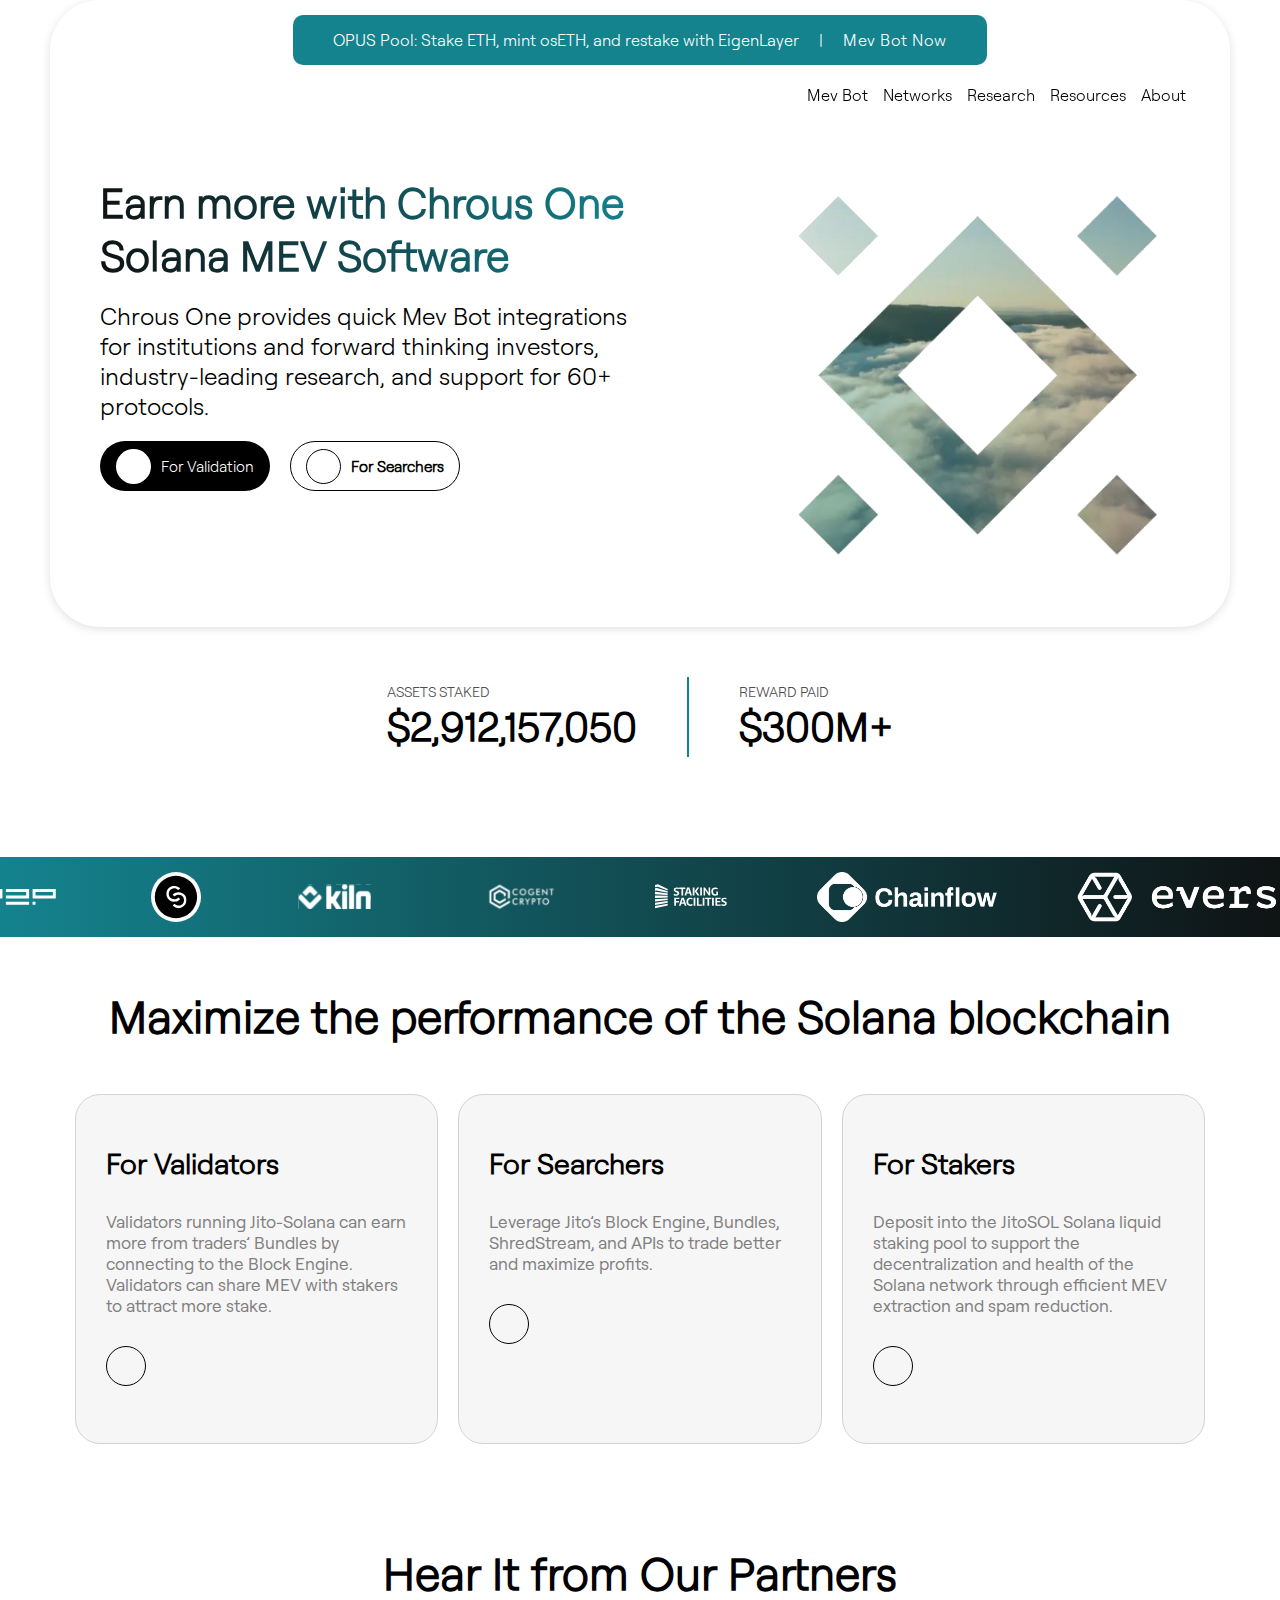
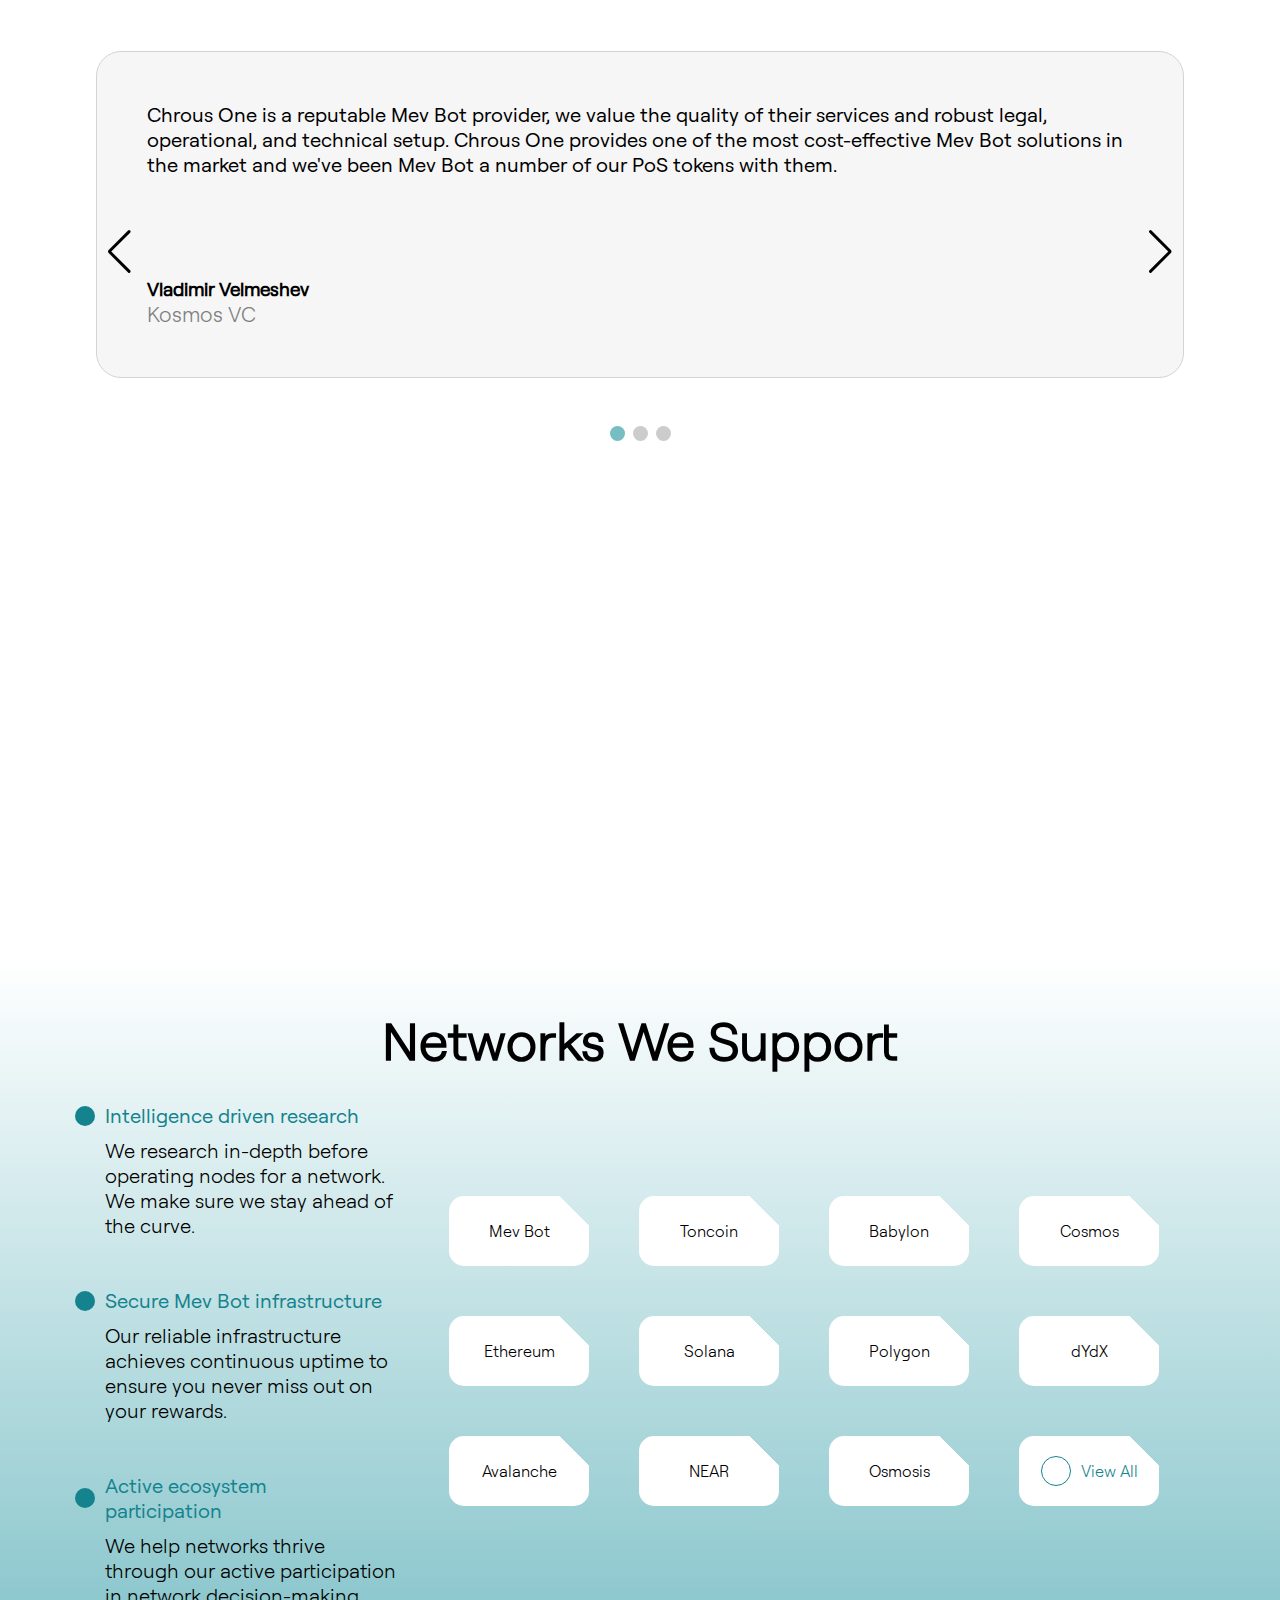
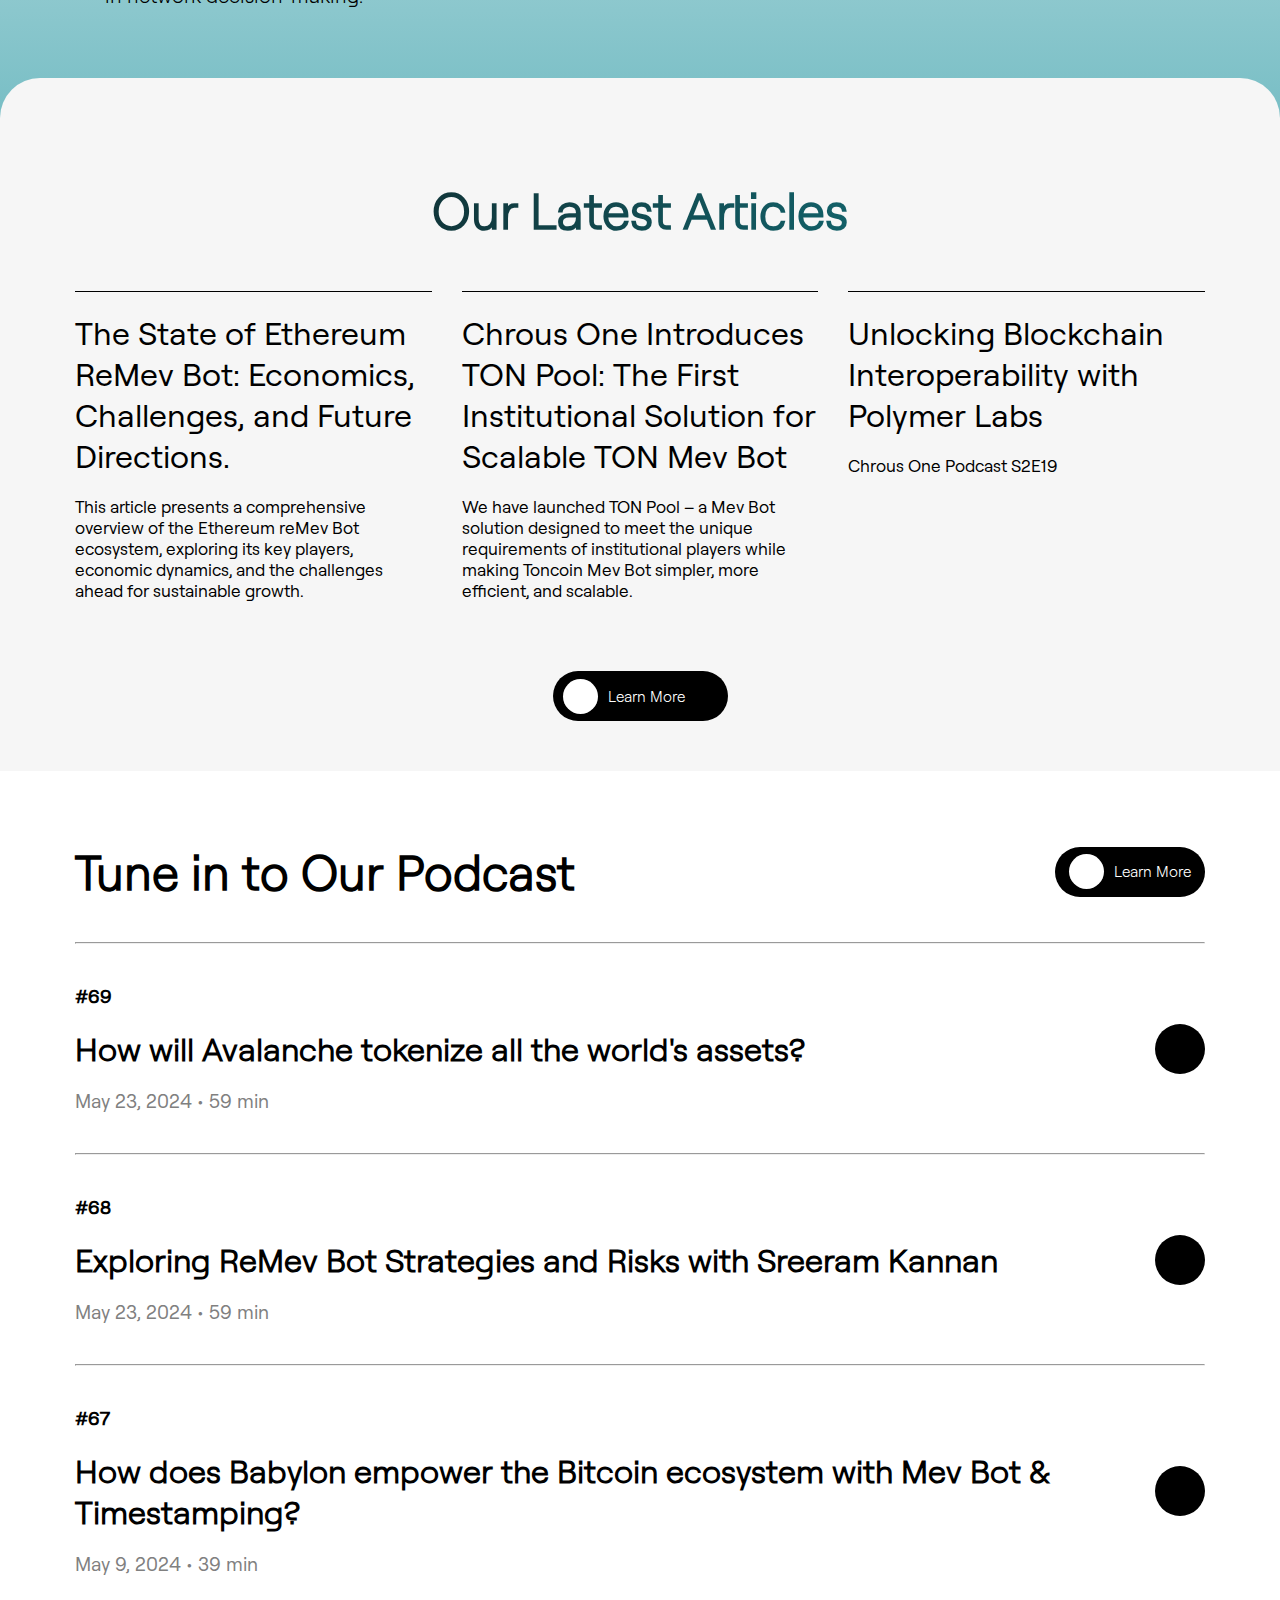
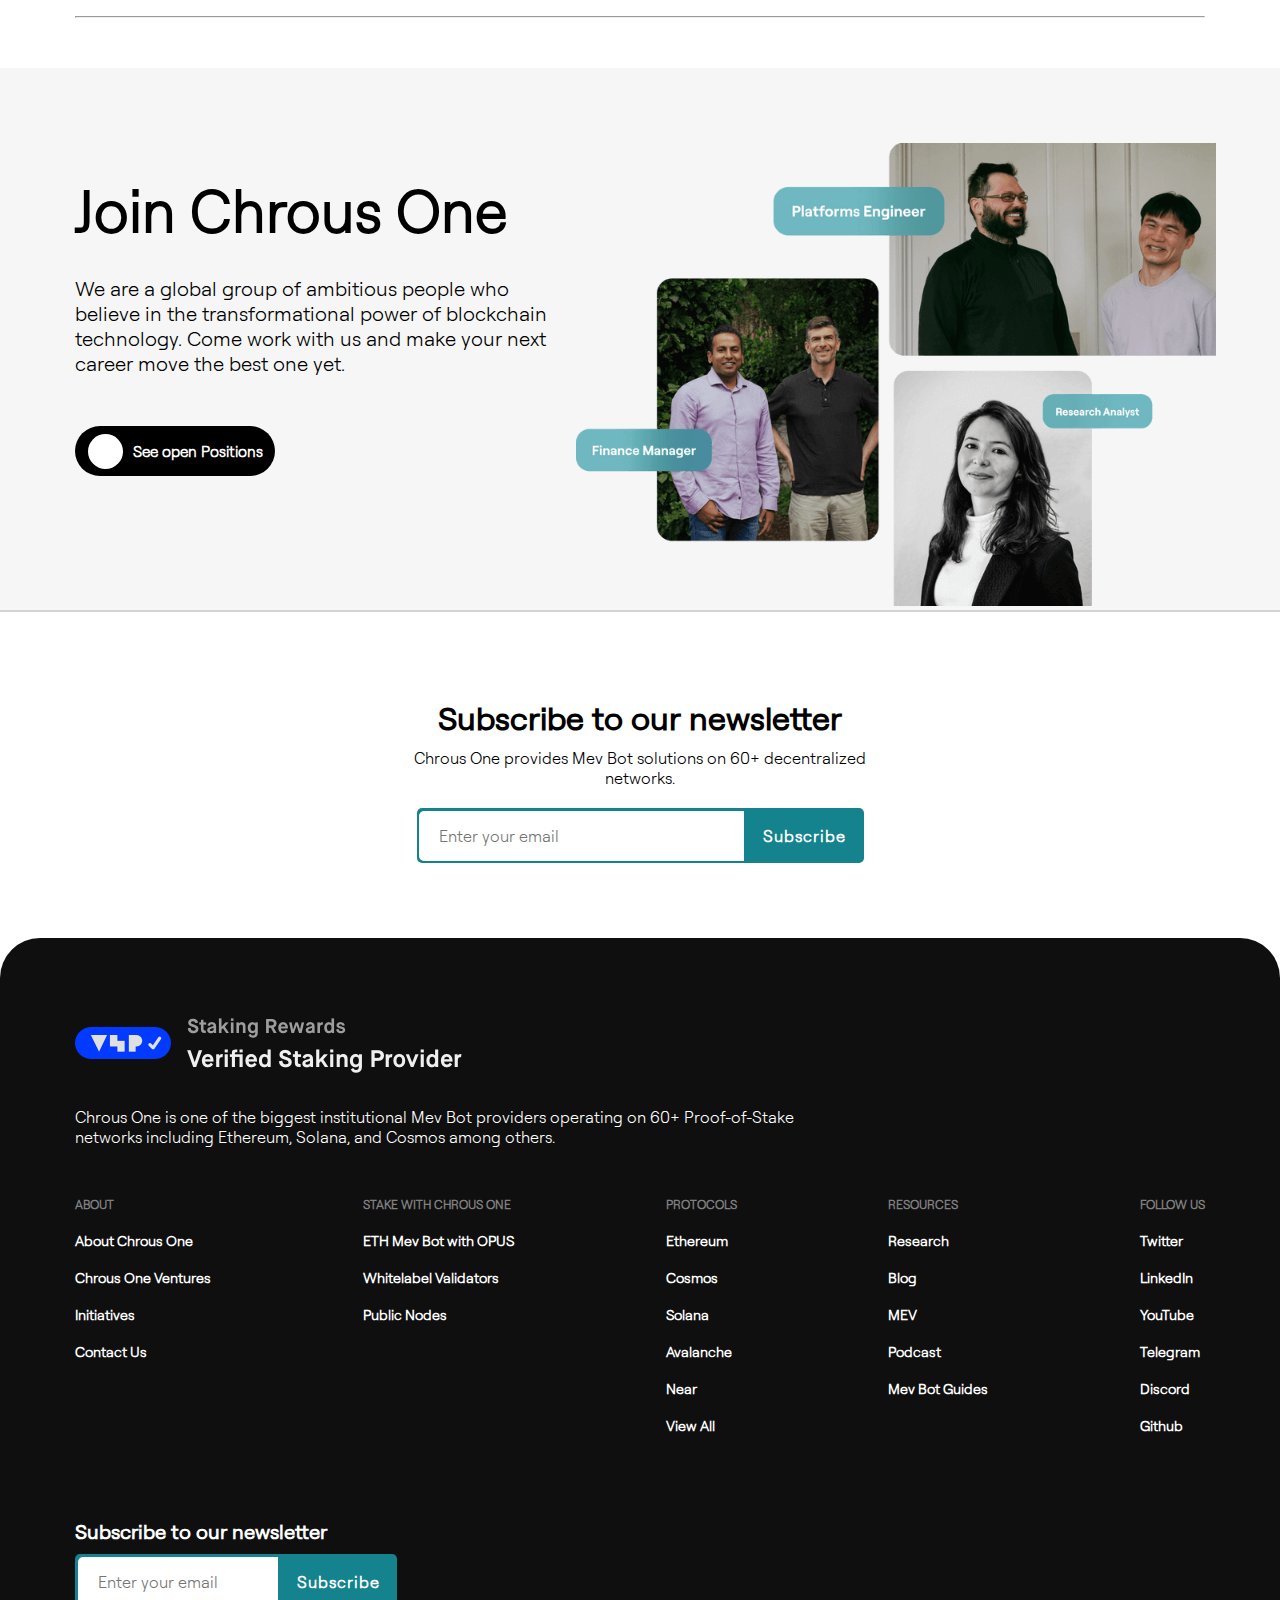
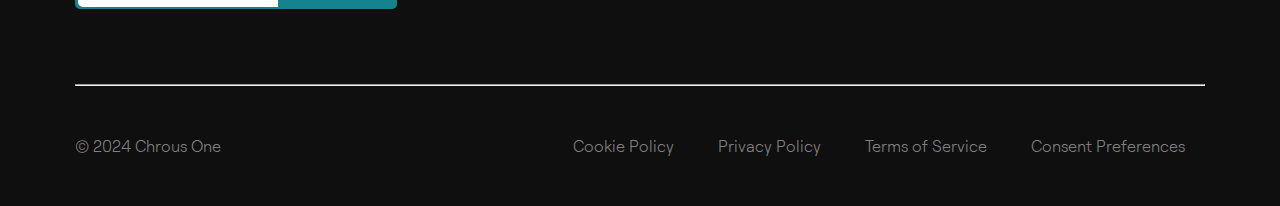
==== commit fc8ae2e7: "update code again" ====
--- a/index.html
+++ b/index.html
@@ -261,7 +261,7 @@
                 <h3>#69</h3>
                 <div class="podcastVideoIcon">
                     <h1>How will Avalanche tokenize all the world's assets?</h1>
-                    <a href="#">
+                    <a href="https://www.youtube.com/watch?v=Q4wpq8ABeQ8&feature=youtu.be" target="_blank">
                         <i class="fa-brands fa-youtube"></i>
                     </a>
                 </div>
@@ -272,7 +272,7 @@
                 <h3>#68</h3>
                 <div class="podcastVideoIcon">
                     <h1>Exploring ReMev Bot Strategies and Risks with Sreeram Kannan</h1>
-                    <a href="#">
+                    <a href="https://www.youtube.com/watch?v=grvdr8Re6_A&feature=youtu.be" target="_blank">
                         <i class="fa-brands fa-youtube"></i>
                     </a>
                 </div>
@@ -283,7 +283,7 @@
                 <h3>#67</h3>
                 <div class="podcastVideoIcon">
                     <h1>How does Babylon empower the Bitcoin ecosystem with Mev Bot & Timestamping?</h1>
-                    <a href="#">
+                    <a href="https://www.youtube.com/watch?v=WGnSSUf8Qx4" target="_blank">
                         <i class="fa-brands fa-youtube"></i>
                     </a>
                 </div>
@@ -299,7 +299,7 @@
         <div class="joinChrousContent">
             <h1>Join Chrous One</h1>
             <p>We are a global group of ambitious people who believe in the transformational power of blockchain technology. Come work with us and make your next career move the best one yet.</p>
-            <a href="#" class="podcastBtn">
+            <a href="https://chorus.one/careers#jointeam" target="_blank" class="podcastBtn">
                 <i class="fa-solid fa-arrow-right"></i>
                 <p>See open Positions</p>
             </a>
--- a/style.css
+++ b/style.css
@@ -427,6 +427,7 @@
     text-align: center;
 }
 .networkContnetPlusBtns{
+    gap: 50px;
     display: flex;
     padding: 0 75px;
     align-items: center;
@@ -953,7 +954,7 @@
     /*? ==== Front Crypto Section ==== */
 
     .frontCrypto h1{
-        font-size: 42px;
+        font-size: 28px;
     }
     .frontCrypto p br{
         display: none;
@@ -963,6 +964,10 @@
     }
     .frontCryptoCards{
         flex-direction: column;
+    }
+    .frontCryptoCard{
+        width: 100%;
+        height: max-content;
     }
 
     /*? ==== Our Partner Section ==== */
@@ -996,6 +1001,7 @@
         font-size: 42px;
     }
     .networkContnetPlusBtns{
+        gap: 20px;
         padding: 0 20px;
         flex-direction: column;
     }
@@ -1060,6 +1066,7 @@
     /*? ==== Join Chorus Section ==== */
 
     .joinChrous{
+        padding-top: 0;
         flex-direction: column;
     }
     .joinChrousContent,
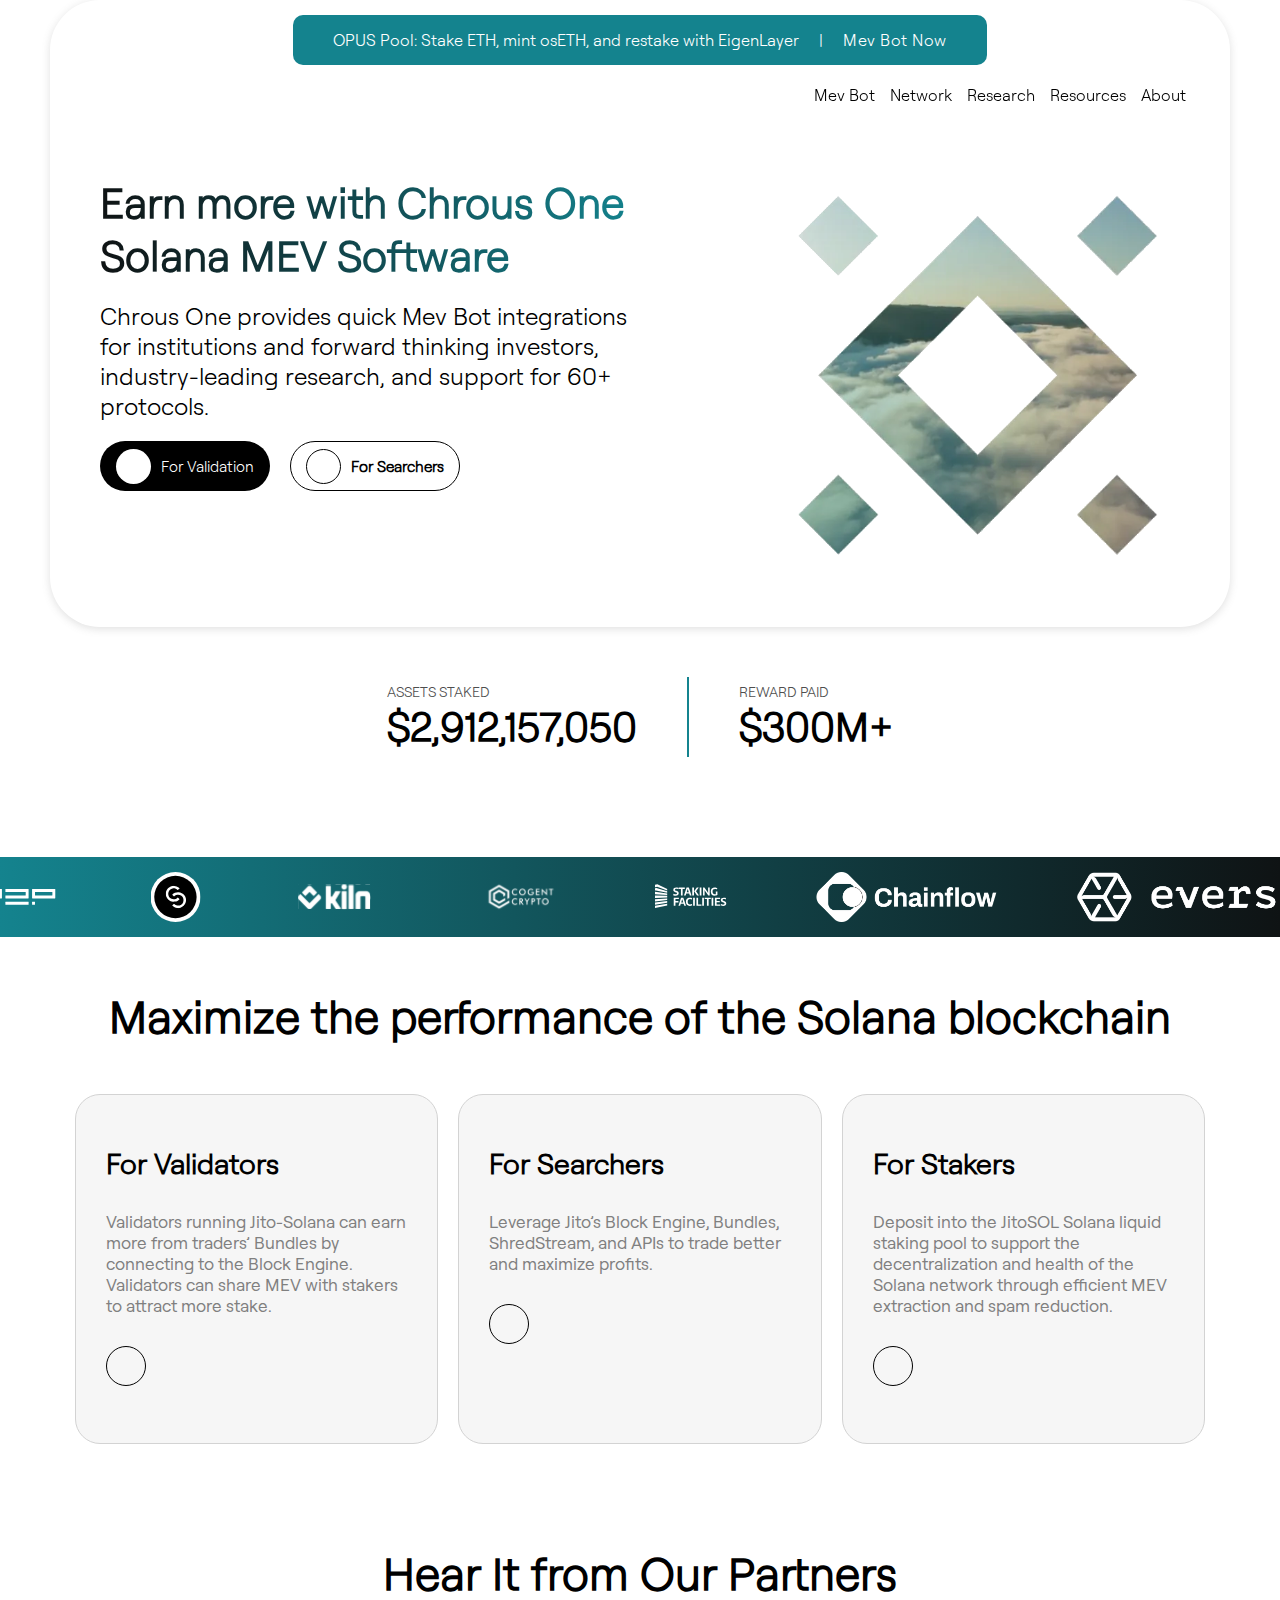
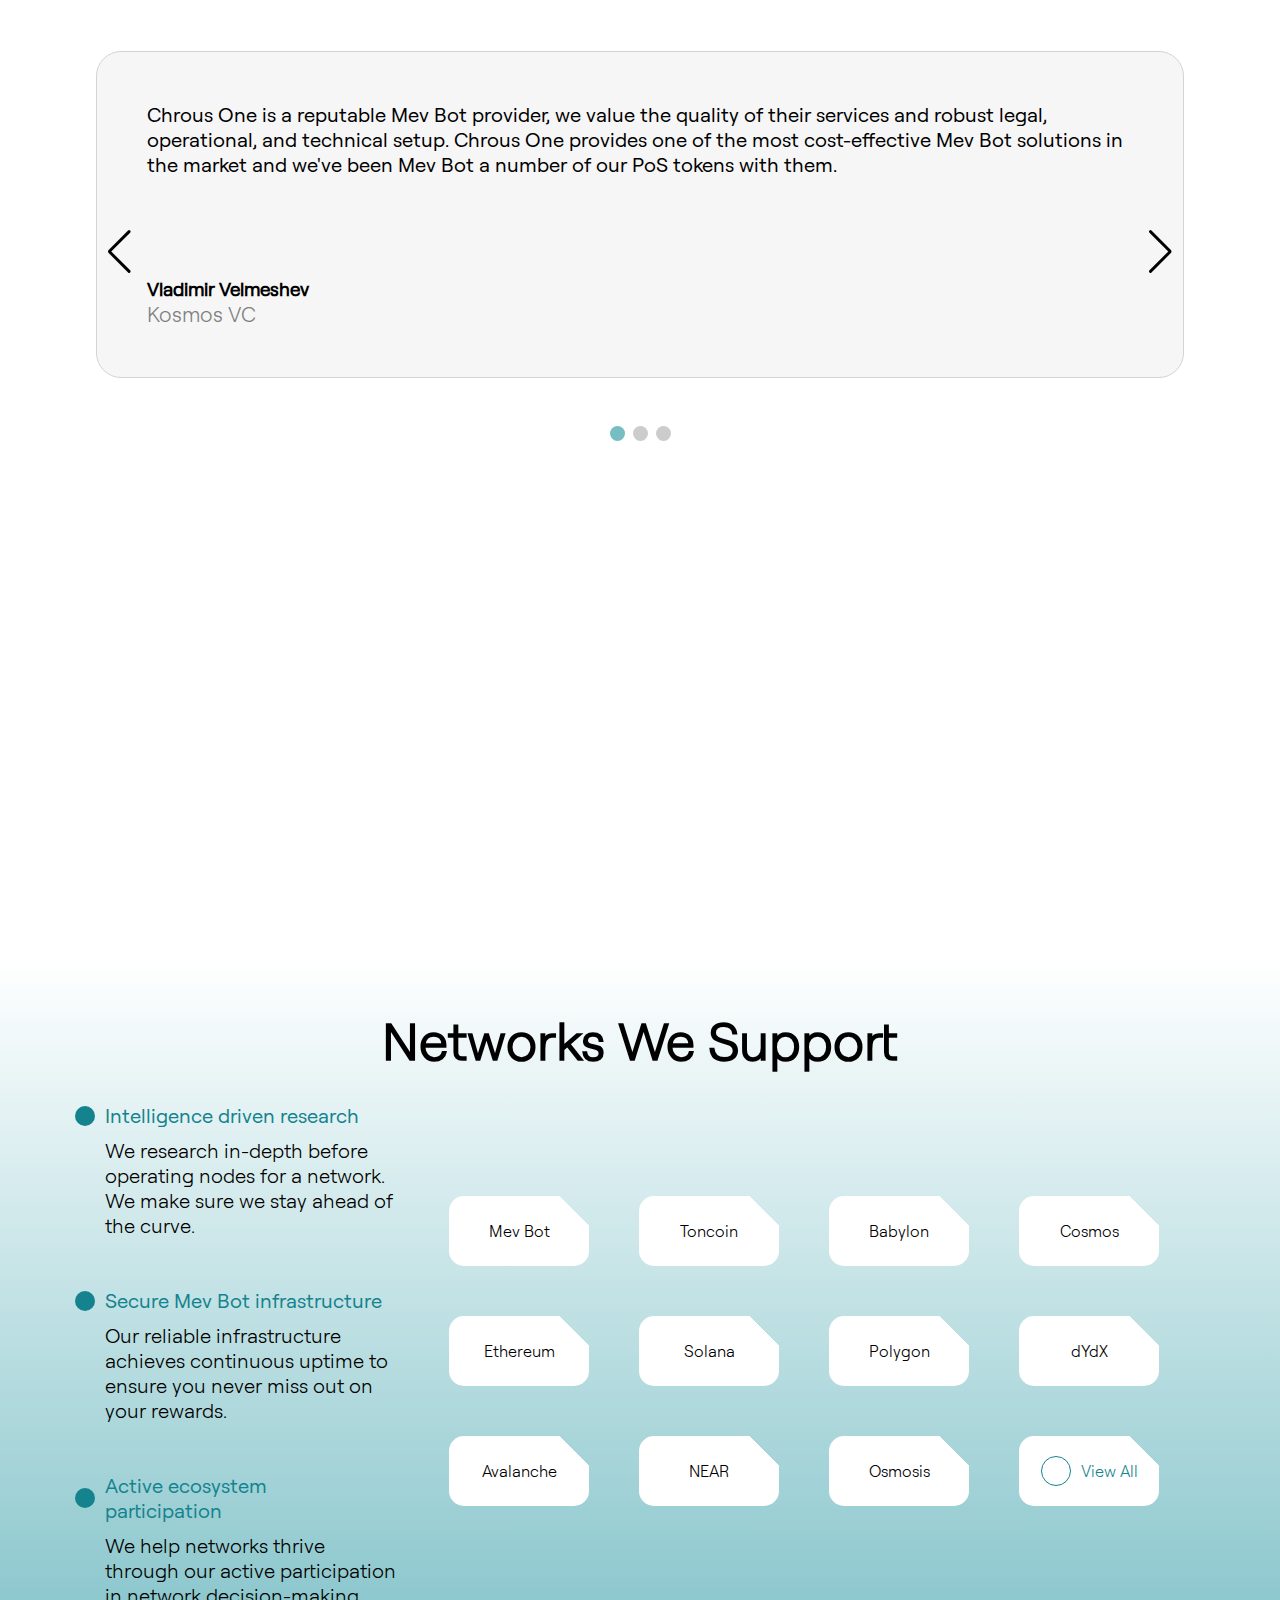
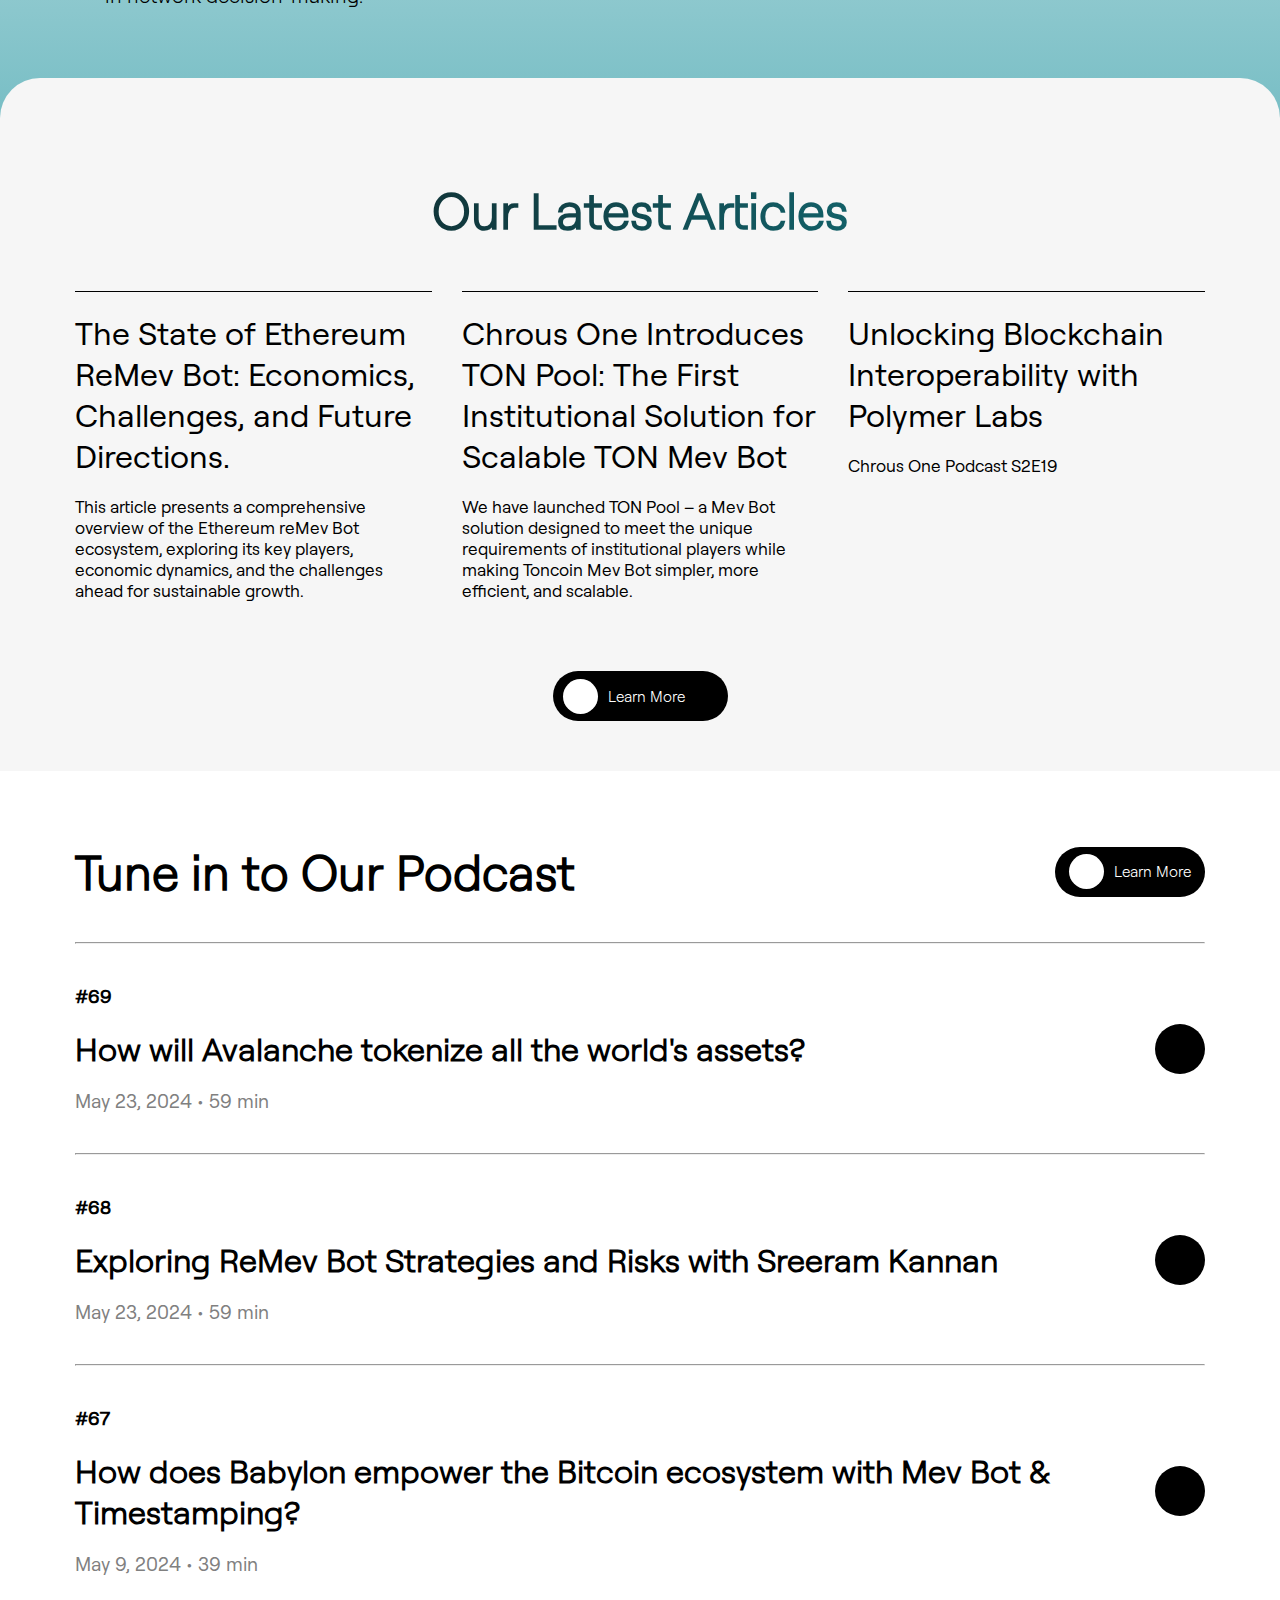
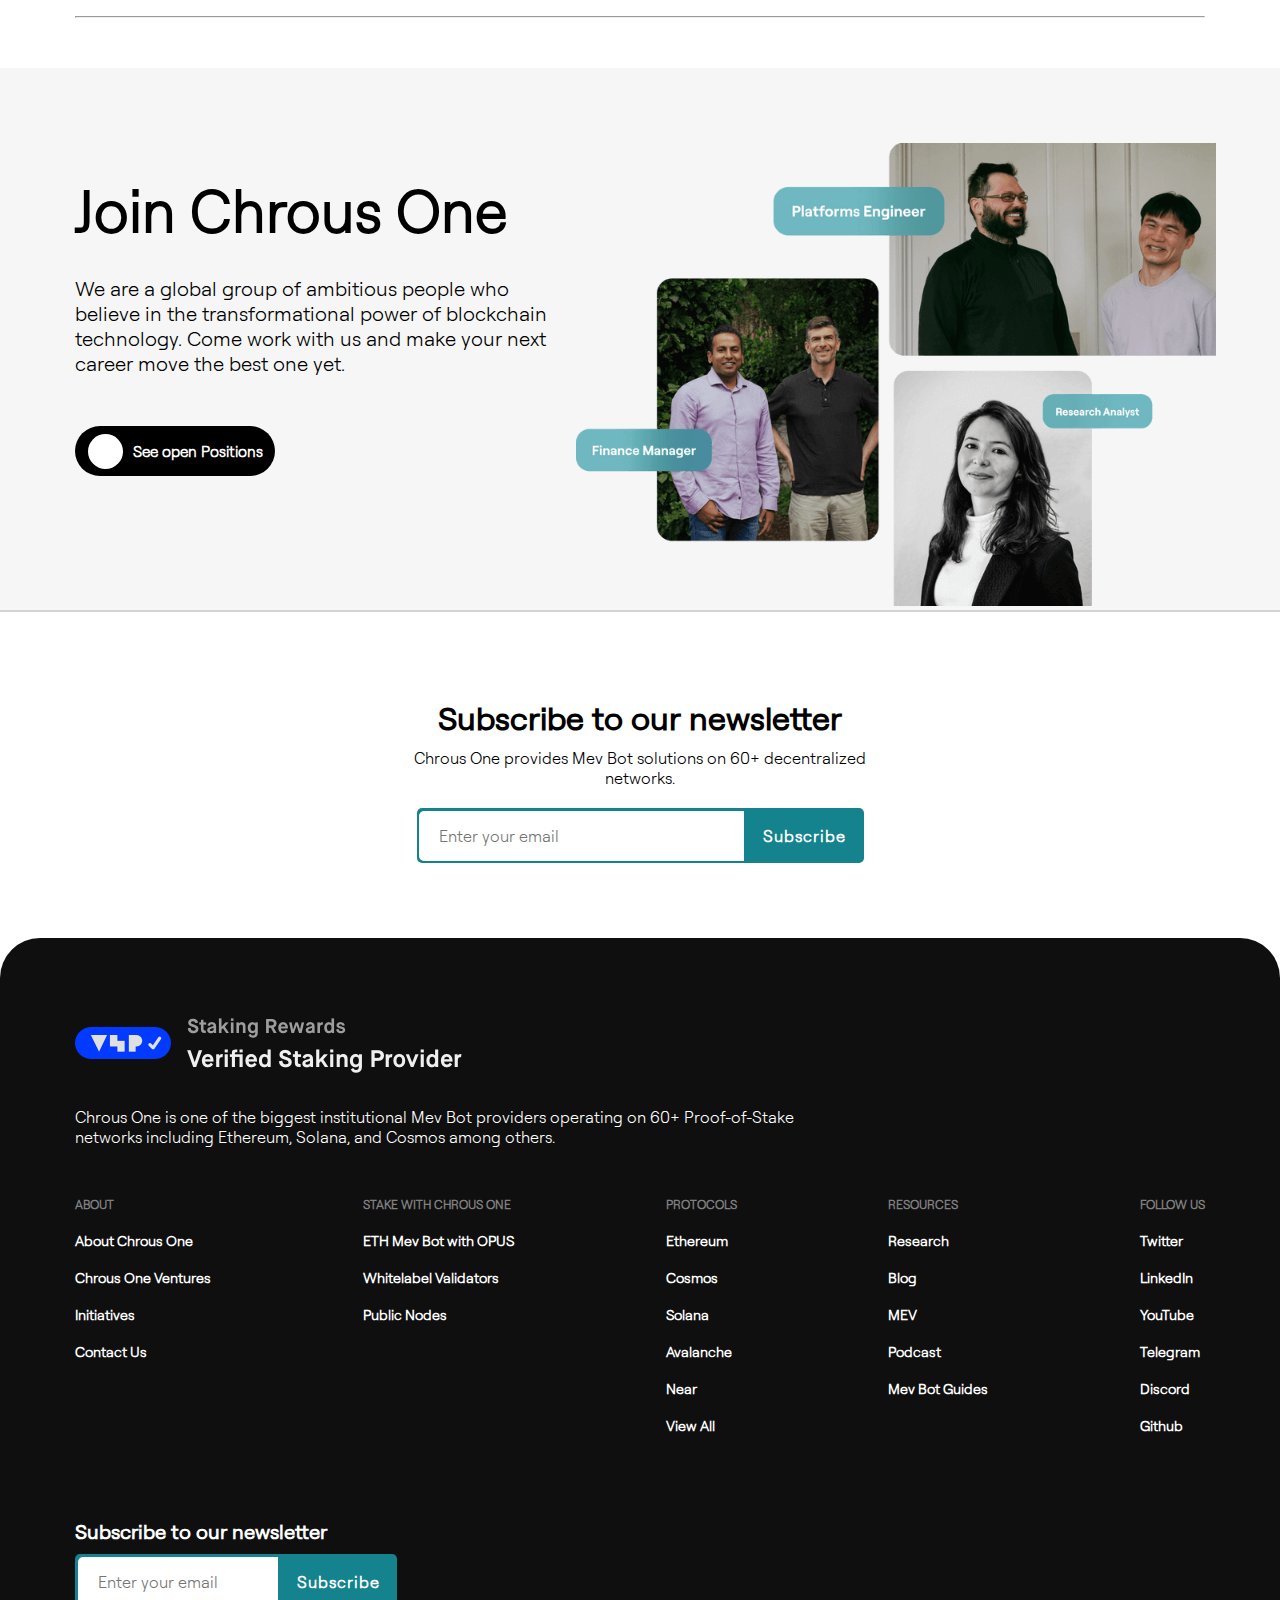
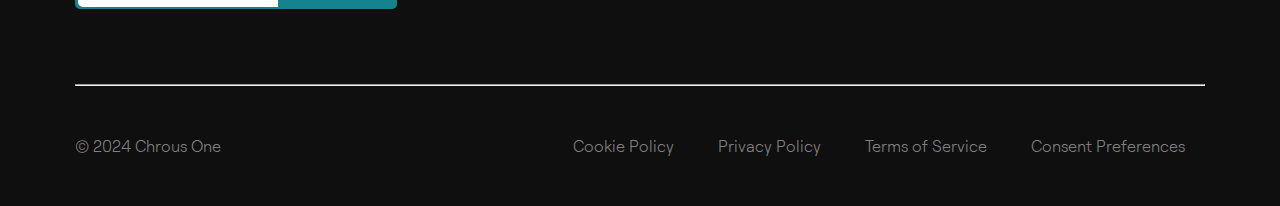
==== commit 3569a88c: "update html" ====
--- a/index.html
+++ b/index.html
@@ -23,18 +23,53 @@
                 <img src="https://cdn.prod.website-files.com/63fdf8c863bcf0c02efdffbc/64144c23e693f7d7f5cdb958_chorus_logo.svg" alt="">
             </a>
             <nav class="nav-links" id="navLinks">
-                <a href="#">Mev Bot</a>
-                <a href="#">Networks</a>
                 <div class="dropdown">
-                    <a href="#" class="dropdown-toggle">Research</a>
+                    <a href="#" class="dropdown-toggle">Mev Bot</a>
                     <i class="fa-solid fa-chevron-down"></i>
-                    <div class="dropdown-content">
-                        <a href="#">Web Design</a>
-                        <a href="#">SEO</a>
-                    </div>
-                </div>
-                <a href="#">Resources</a>
-                <a href="#">About</a>
+                    <div class="dropdown-content dropdown1">
+                        <a href="https://chorus.one/stake-ethereum-opus">OPSU</a>
+                        <a href="https://chorus.one/white-label-staking">Whitelabel Validators</a>
+                        <a href="https://chorus.one/stake-crypto">Public Nodes</a>
+                        <a href="https://chorus.one/staking-sdk">Stacking SDK</a>
+                    </div>
+                </div>
+                <div class="dropdown">
+                    <a href="#" class="dropdown-toggle">Network</a>
+                    <i class="fa-solid fa-chevron-down"></i>
+                    <div class="dropdown-content dropdown2">
+                        <a href="https://chorus.one/crypto-staking-networks/ton">Tocoin</a>
+                        <a href="https://chorus.one/crypto-staking-networks/babylon">Babylon</a>
+                        <a href="https://chorus.one/crypto-staking-networks/ethereum">Ethereum</a>
+                        <a href="https://chorus.one/crypto-staking-networks/cosmos">Cosmos</a>
+                        <a href="https://chorus.one/crypto-staking-networks/celestia">Calestia</a>
+                        <a href="https://chorus.one/crypto-staking-networks">View All</a>
+                    </div>
+                </div>
+                <a href="#">Research</a>
+                <div class="dropdown">
+                    <a href="https://chorus.one/crypto-research" class="dropdown-toggle">Resources</a>
+                    <i class="fa-solid fa-chevron-down"></i>
+                    <div class="dropdown-content dropdown3">
+                        <a href="https://chorus.one/blog">Blog</a>
+                        <a href="https://chorus.one/case-studies">Case Studies</a>
+                        <a href="https://chorus.one/events">Events</a>
+                        <a href="https://chorus.one/mev-maximum-extractable-value">MEV</a>
+                        <a href="https://chorus.one/podcast">Podcast</a>
+                        <a href="https://support.chorus.one/hc/en-us">Support</a>
+                    </div>
+                </div>
+                <div class="dropdown">
+                    <a href="#" class="dropdown-toggle">About</a>
+                    <i class="fa-solid fa-chevron-down"></i>
+                    <div class="dropdown-content dropdown4">
+                        <a href="https://chorus.one/about-us">About Chorus One</a>
+                        <a href="https://chorus.one/ventures">Chorus Ventures</a>
+                        <a href="https://chorus.one/careers">Careers</a>
+                        <a href="https://chorus.one/initiatives">Inititatives</a>
+                        <a href="https://security.chorus.one/" target="_blank">Security</a>
+                        <a href="https://chorus.one/contact-us">Contact Us</a>
+                    </div>
+                </div>
             </nav>
             <div class="hamburger" id="hamburger">
                 <i class="fa-solid fa-bars"></i>
--- a/style.css
+++ b/style.css
@@ -84,18 +84,45 @@
 }
 .dropdown-content{
     display: none;
-    padding: 8px;
-    border-radius: 5px;
+    padding: 10px;
+    margin-top: 10px;
     position: absolute;
     top: 100%; left: 0;
+    border-radius: 10px;
     background-color: var(--white-color);
-    box-shadow: rgba(100, 100, 111, 0.2) 0px 7px 29px 0px;
+    box-shadow: rgba(134, 134, 134, 0.35) 0px 5px 15px;}
+.dropdown1{
+    width: 250px;
+}
+.dropdown2,
+.dropdown3{
+    width: 150px;
+}
+.dropdown4{
+    width: 150px;
+}
+.dropdown4 a{
+    font-size: 13px;
+}
+.dropdown2 a:last-child{
+    width: 100px;
+    margin-top: 10px;
+    text-align: center;
+    border-radius: 50px;
+    color: var(--white-color);
+    background-color: var(--black-color);
+}
+.dropdown2 a:last-child:hover{
+    color: var(--white-color);
 }
 .dropdown-content a{
     display: block;
     padding: 8px;
     text-decoration: none;
     color: var(--black-color);
+}
+.dropdown-content a:hover{
+    color: var(--primary-color);
 }
 .dropdown-content.active{
     display: block;
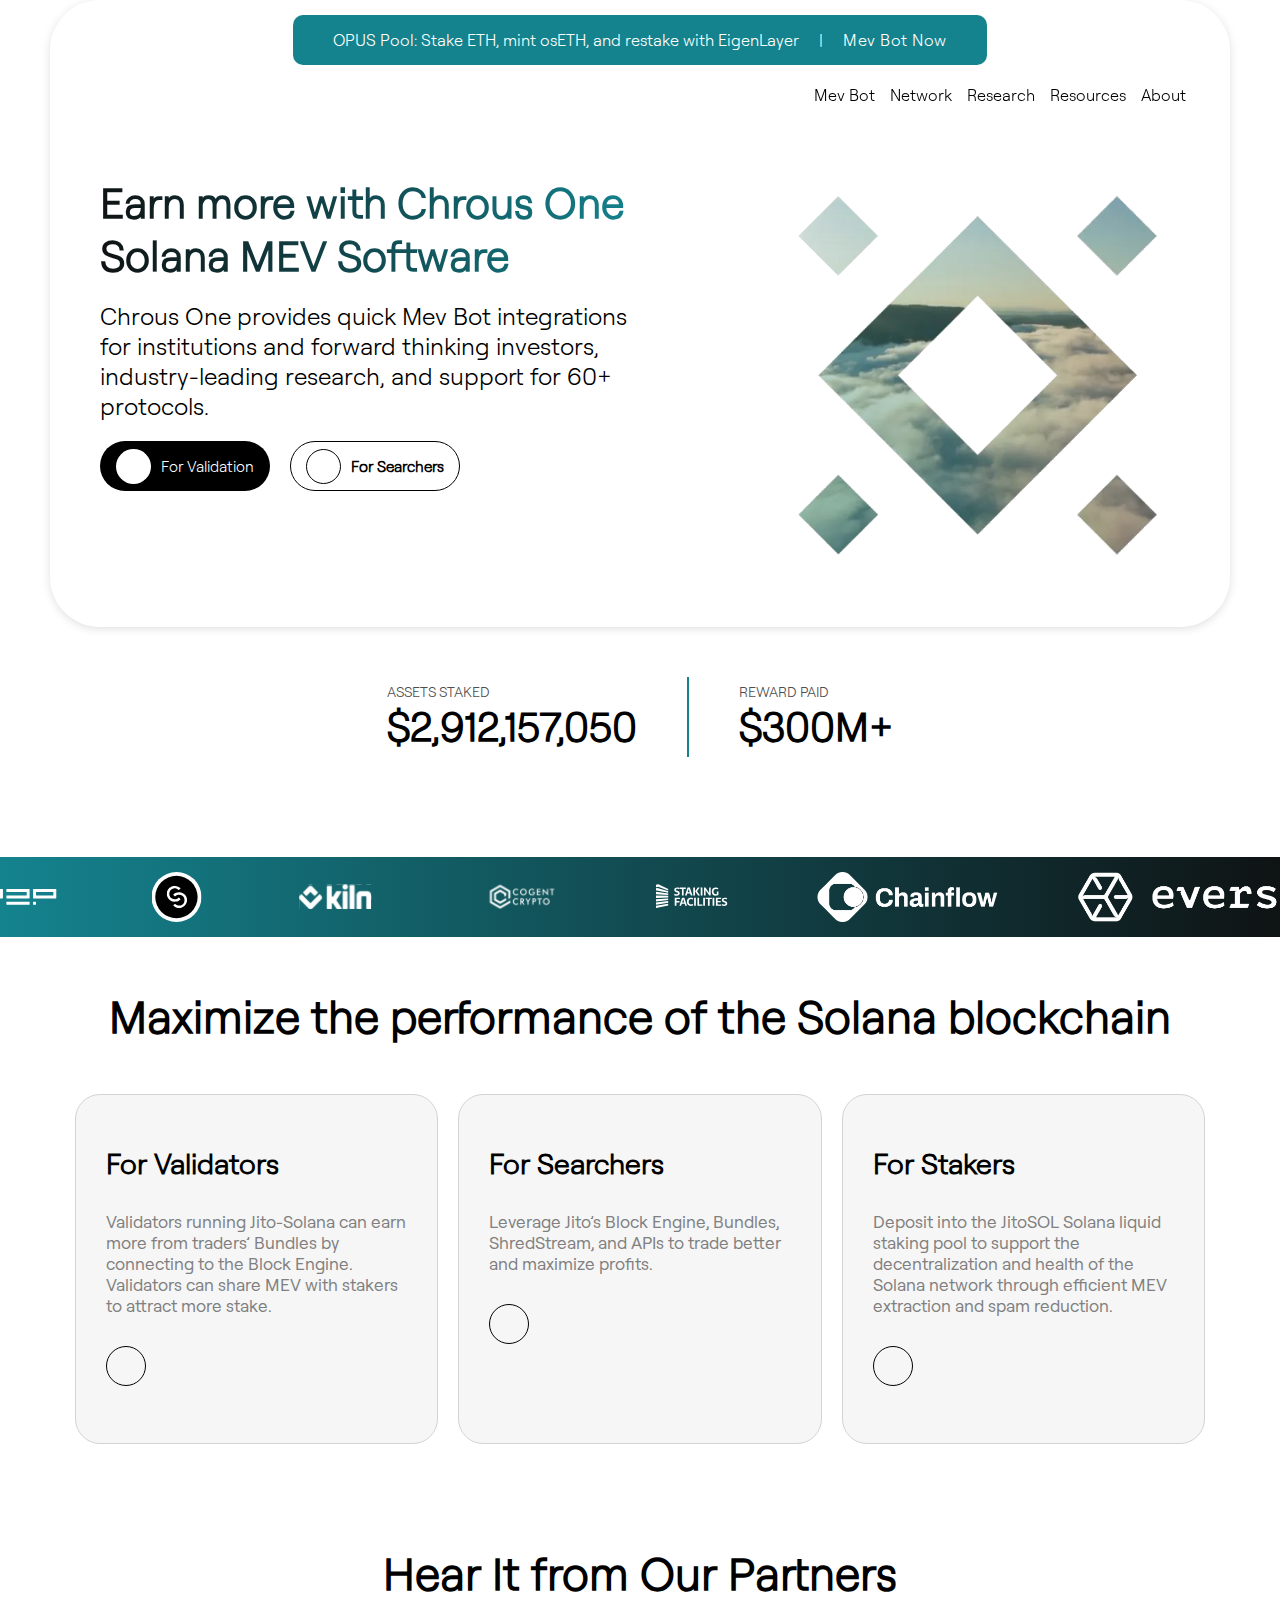
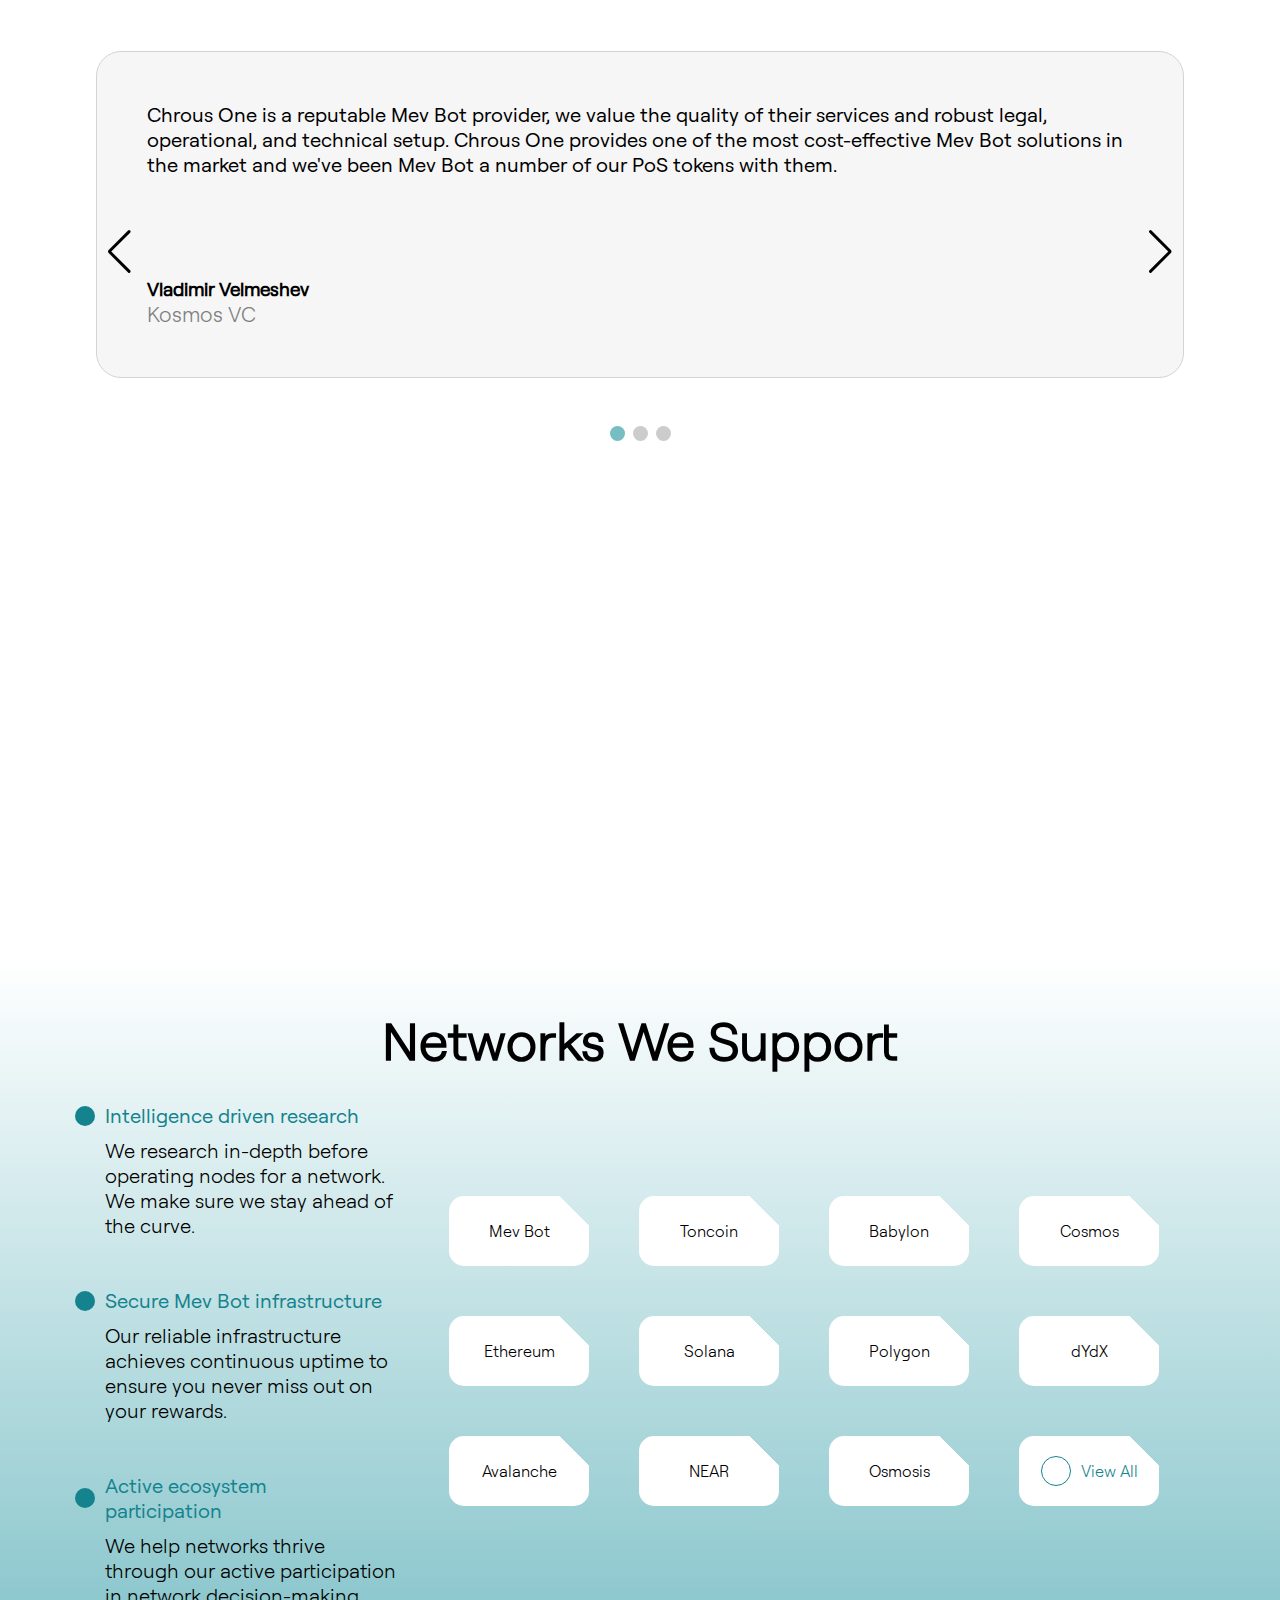
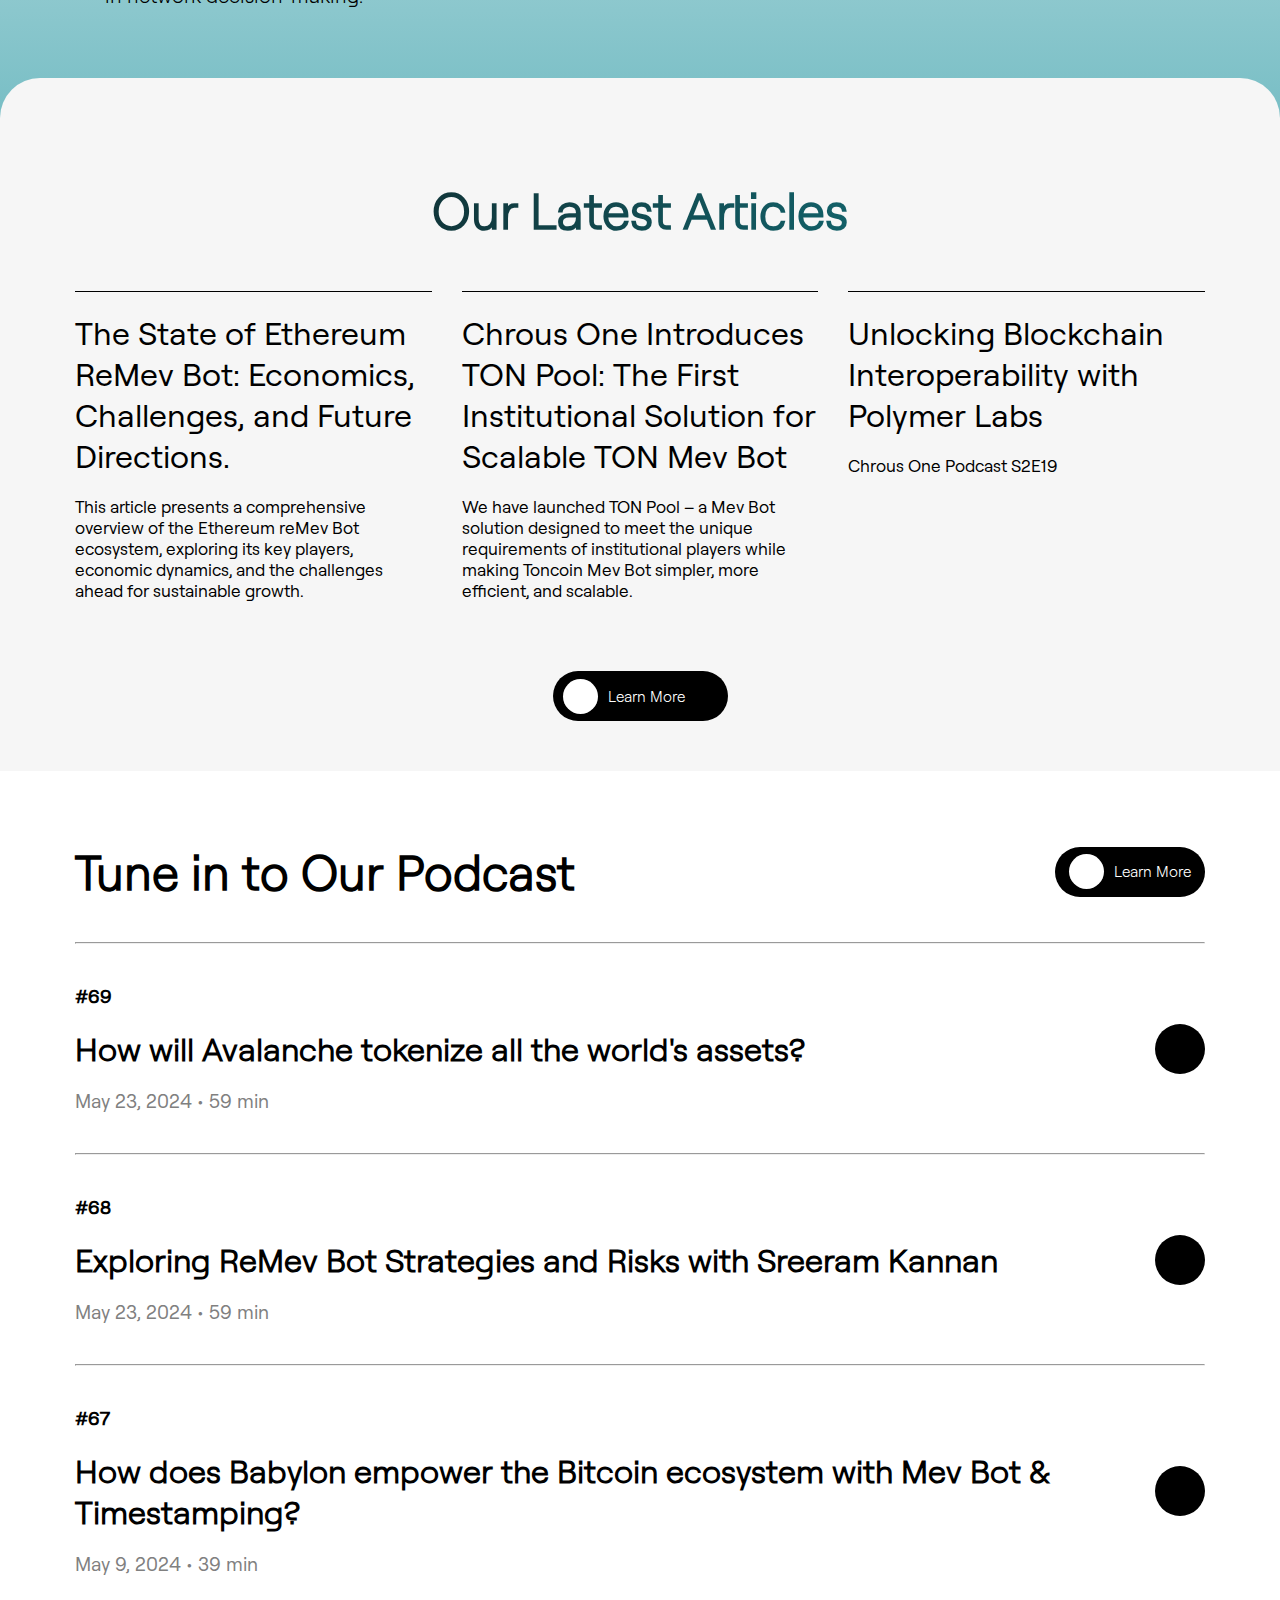
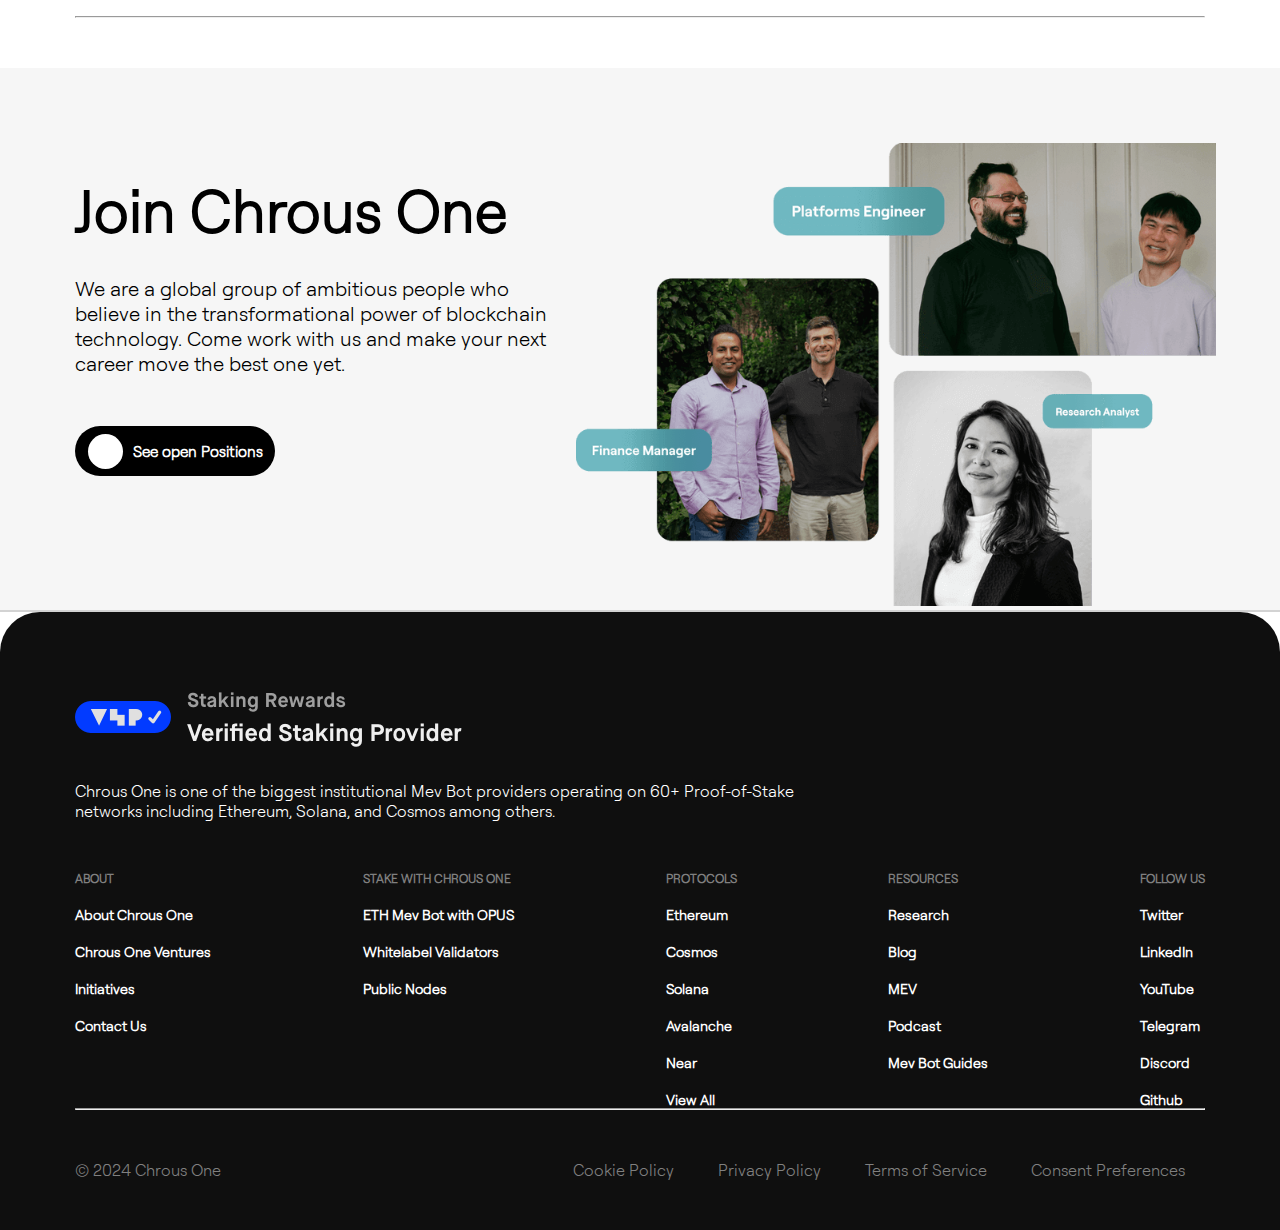
==== commit d953fe78: "update media query" ====
--- a/index.html
+++ b/index.html
@@ -45,9 +45,9 @@
                         <a href="https://chorus.one/crypto-staking-networks">View All</a>
                     </div>
                 </div>
-                <a href="#">Research</a>
+                <a href="https://chorus.one/crypto-research">Research</a>
                 <div class="dropdown">
-                    <a href="https://chorus.one/crypto-research" class="dropdown-toggle">Resources</a>
+                    <a href="#" class="dropdown-toggle">Resources</a>
                     <i class="fa-solid fa-chevron-down"></i>
                     <div class="dropdown-content dropdown3">
                         <a href="https://chorus.one/blog">Blog</a>
@@ -344,17 +344,6 @@
         </div>
     </section>
 
-    <!--* ========== Our Newsletter Section ========== -->
-
-    <section class="ourNewsletter">
-        <h1>Subscribe to our newsletter</h1>
-        <p>Chrous One provides Mev Bot solutions on 60+ decentralized <br> networks.</p>
-        <div class="newslwtterInputPlusBtn">
-            <input type="email" placeholder="Enter your email">
-            <a href="#">Subscribe</a>
-        </div>
-    </section>
-
     <!--* ========== Footer Section ========== -->
 
     <footer class="container">
@@ -402,13 +391,6 @@
                 <a href="#">Telegram</a>
                 <a href="#">Discord</a>
                 <a href="#">Github</a>
-            </div>
-        </div>
-        <div class="ourNewsletter">
-            <h1>Subscribe to our newsletter</h1>
-            <div class="newslwtterInputPlusBtn">
-                <input type="email" placeholder="Enter your email">
-                <a href="#">Subscribe</a>
             </div>
         </div>
         <hr>
--- a/style.css
+++ b/style.css
@@ -90,7 +90,8 @@
     top: 100%; left: 0;
     border-radius: 10px;
     background-color: var(--white-color);
-    box-shadow: rgba(134, 134, 134, 0.35) 0px 5px 15px;}
+    box-shadow: rgba(134, 134, 134, 0.35) 0px 5px 15px;
+}
 .dropdown1{
     width: 250px;
 }
@@ -741,45 +742,6 @@
 }
 
 
-/** ======= Our Newsletter Section Styling ======= */
-
-
-.ourNewsletter{
-    display: flex;
-    padding: 75px 0;
-    text-align: center;
-    align-items: center;
-    flex-direction: column;
-    justify-content: center;
-}
-.ourNewsletter h1{
-    font-size: 32px;
-    padding: 10px 0;
-    font-family: Roobert-bold;
-}
-.newslwtterInputPlusBtn{
-    padding: 2.5px;
-    margin-top: 20px;
-    border-radius: 5px;
-    background-color: var(--primary-color);
-}
-.newslwtterInputPlusBtn input{
-    width: 325px;
-    border: none;
-    outline: none;
-    font-size: 16px;
-    padding: 15px 20px;
-    border-radius: 5px 0 0 5px;
-}
-.newslwtterInputPlusBtn a{
-    padding: 0 15px;
-    font-weight: 600;
-    letter-spacing: 1px;
-    text-decoration: none;
-    color: var(--white-color);
-}
-
-
 /** ======= Footer Section Styling ======= */
 
 
@@ -872,6 +834,7 @@
     #headerTopPlusBottom{
         width: 100%;
         height: 175px;
+        background-color: var(--white-color);
     }
     .headerTop{
         gap: 10px;
@@ -908,6 +871,41 @@
     .dropdown{
         padding: 15px 0;
     }
+    .dropdown-content{
+        width: 95%;
+        margin-top: 0;
+        position: static;
+        box-shadow: none;
+    }
+    .nav-links .dropdown-content.active{
+        display: block;
+        animation: slide-down 0.3s ease forwards;
+    }
+    @keyframes slide-down{
+        0% {
+            transform: translateY(-20px);
+            opacity: 0;
+        }
+        100% {
+            transform: translateY(0);
+            opacity: 1;
+        }
+    }
+    .nav-links.active{
+        padding-top: 10px;
+        transition: transform 0.3s ease;
+    }
+    .dropdown2 a:last-child{
+        width: 90%;
+        padding: 10px;
+        border: 2px solid black;
+        color: var(--black-color);
+        background-color: var(--white-color);
+    }
+    .dropdown2 a:last-child:hover{
+        color: var(--white-color);
+        background-color: var(--black-color);
+    }
     .hamburger{
         width: 50px;
         height: 50px;
@@ -1012,12 +1010,27 @@
     .swiperSlideContent i:last-child{
         font-size: 25px;
     }
+    .swiper-button-next:after{
+        position: absolute;
+        top: -75px;
+        font-weight: 800px;
+        font-size: 28px !important;
+    }
+    .swiper-button-prev:after{
+        position: absolute;
+        font-weight: 800px;
+        top: -75px; left: -5px;
+        font-size: 28px !important;
+    }
     .swiper-slide h3{
         padding-top: 15px;
     }
 
     /*? ==== YT video Section ==== */
 
+    .youtubeVideo{
+        margin-top: 50px;
+    }
     .youtubeVideo iframe{
         height: 150px;
     }
@@ -1110,23 +1123,11 @@
         font-weight: 600;
     }
     .joinChrousContent .podcastBtn{
+        width: 210px;
         display: flex;
-    }
-
-    /*? ==== Our Newsletter Section ==== */
-
-    .ourNewsletter h1{
-        font-size: 30px;
-    }
-    .ourNewsletter p{
-        font-size: 16px;
-        padding: 0 20px;
-    }
-    .ourNewsletter p br{
-        display: none;
-    }
-    .newslwtterInputPlusBtn input{
-        width: 200px;
+        padding: 0 10px;
+        align-items: center;
+        justify-content: flex-start;
     }
 
     /*? ==== Footer Section ==== */
